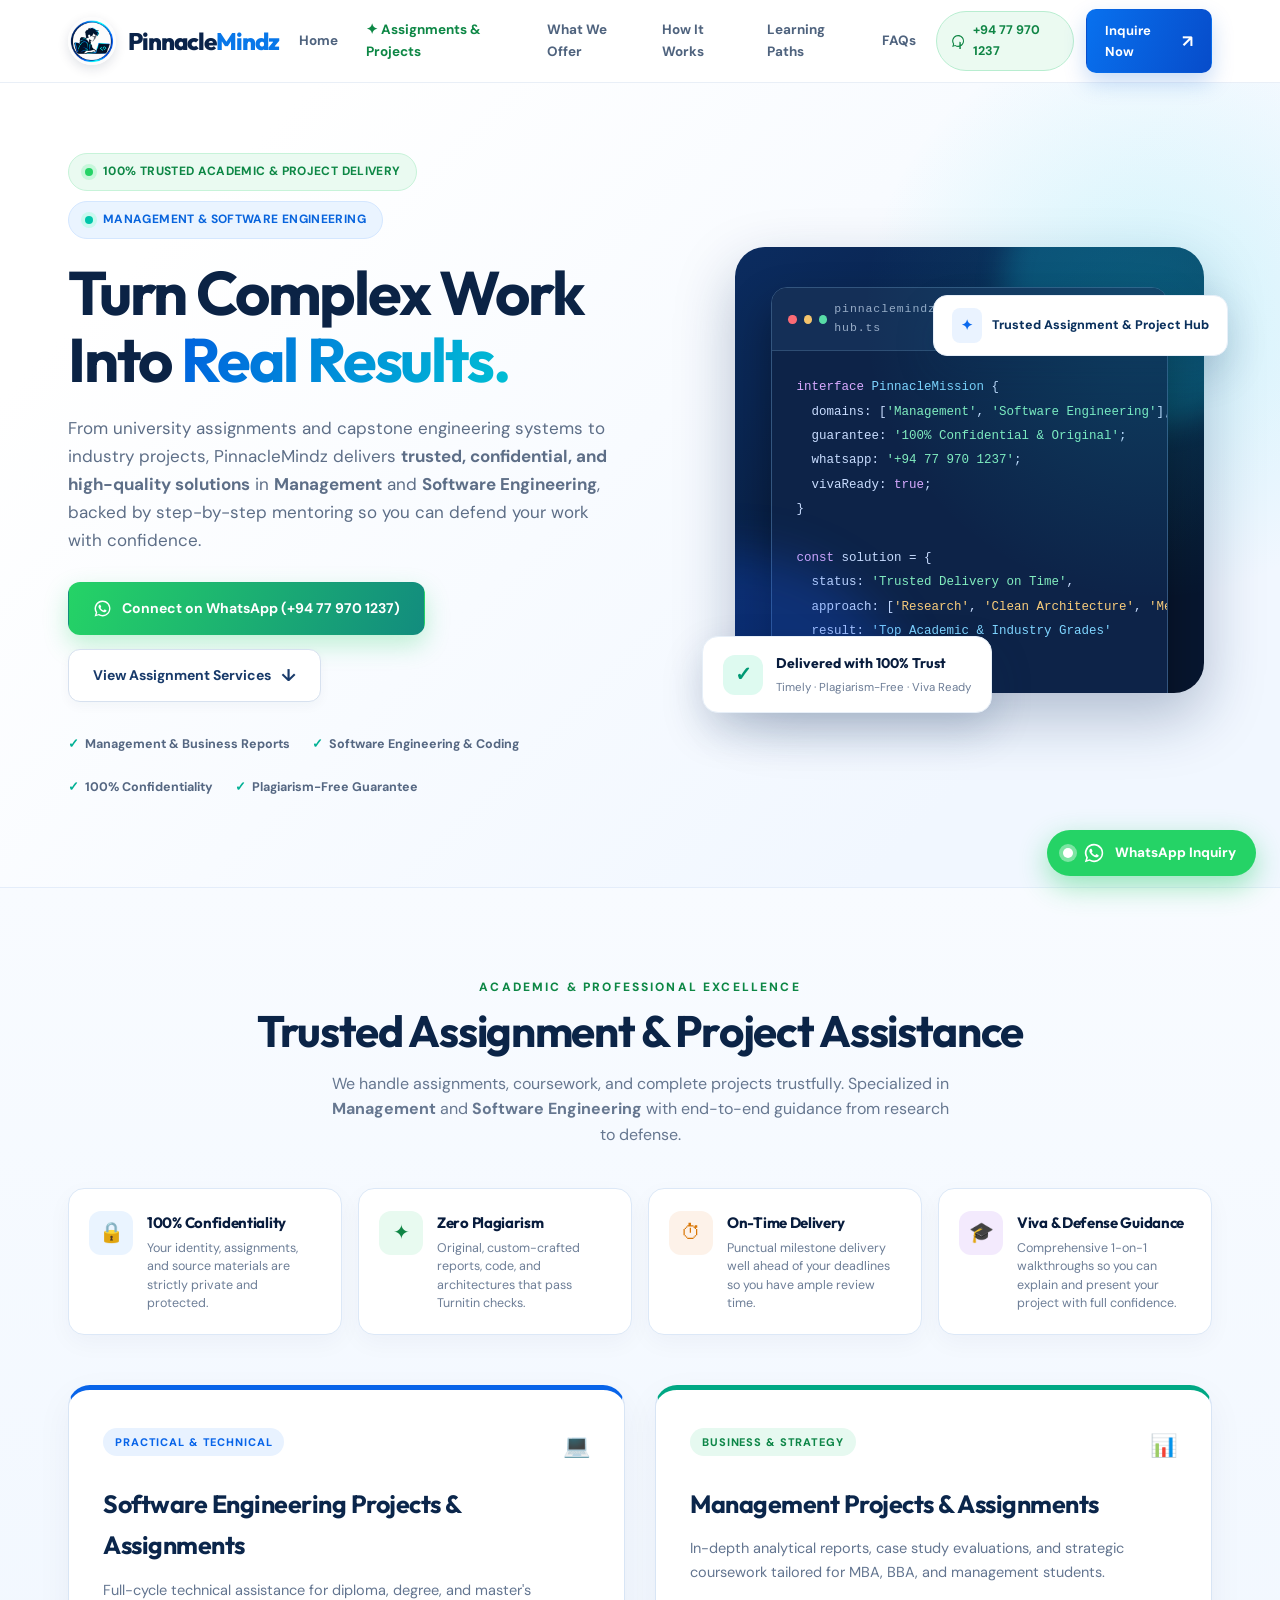
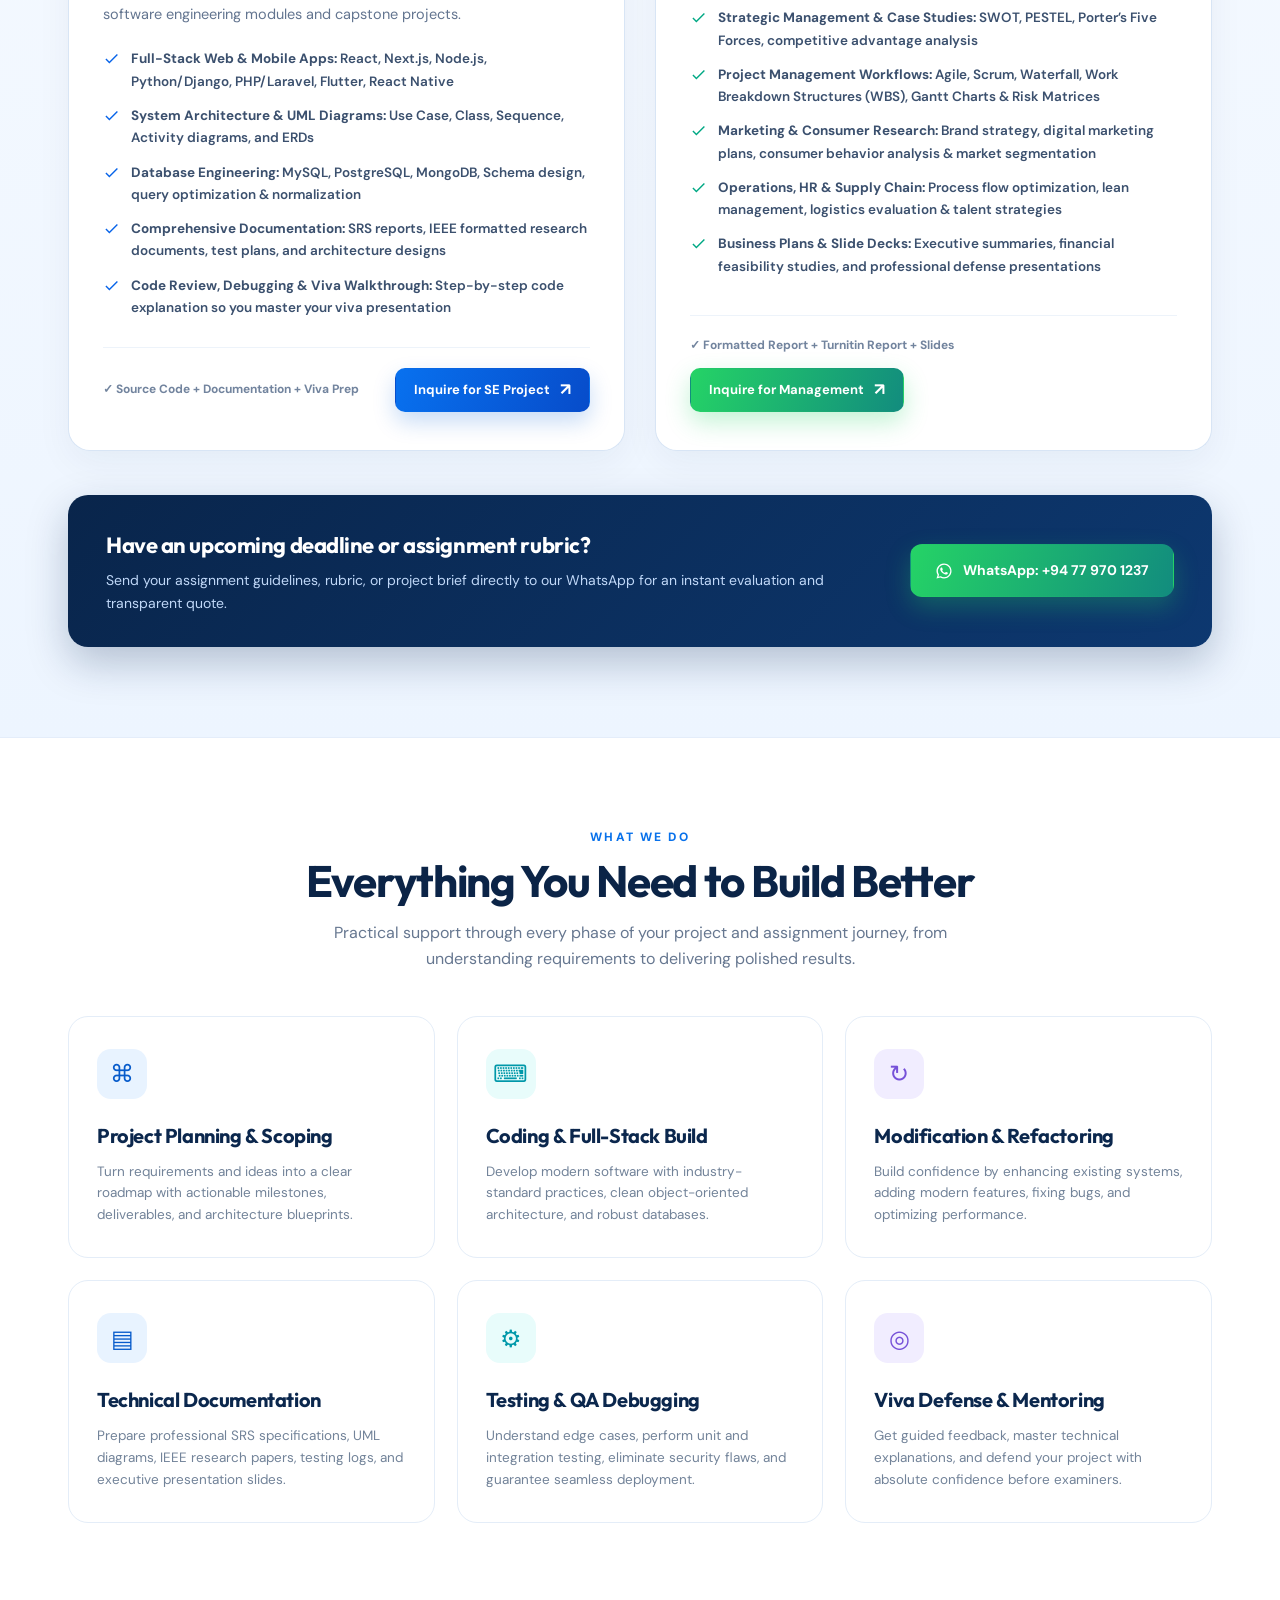
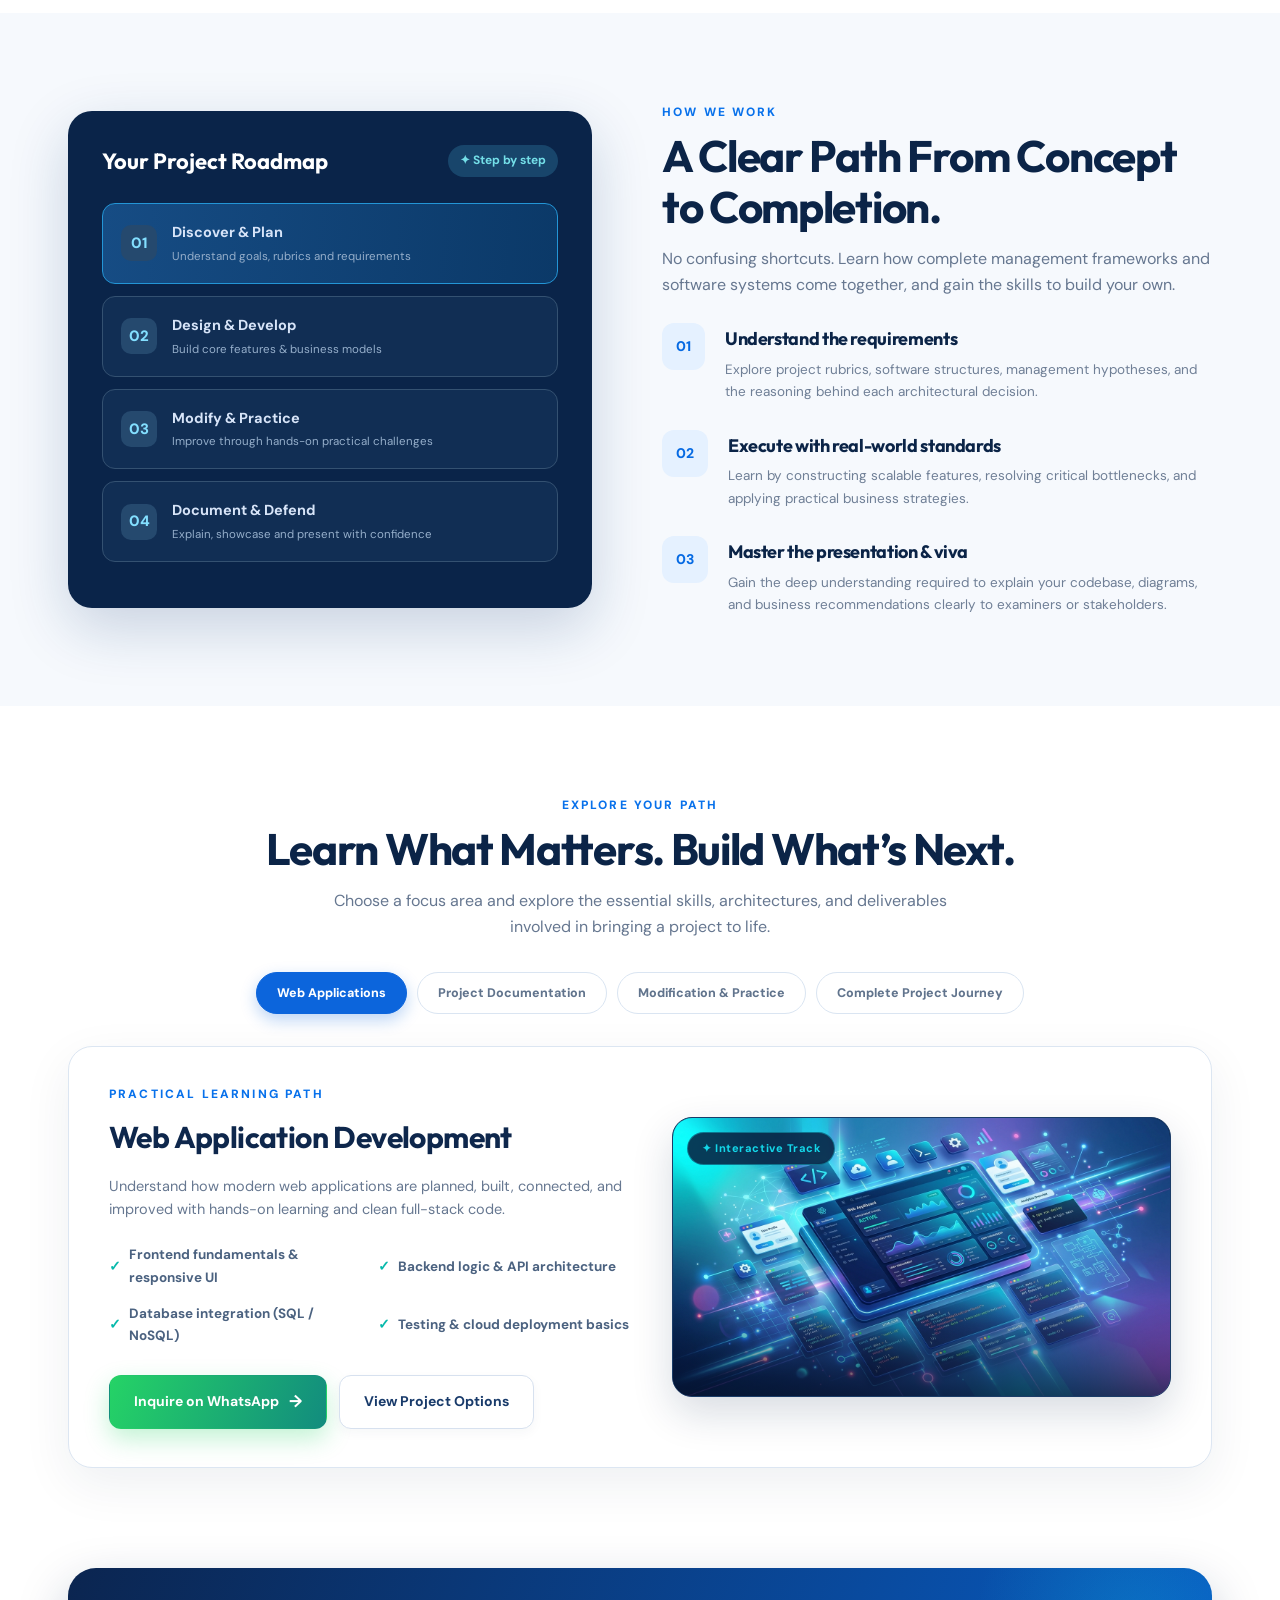
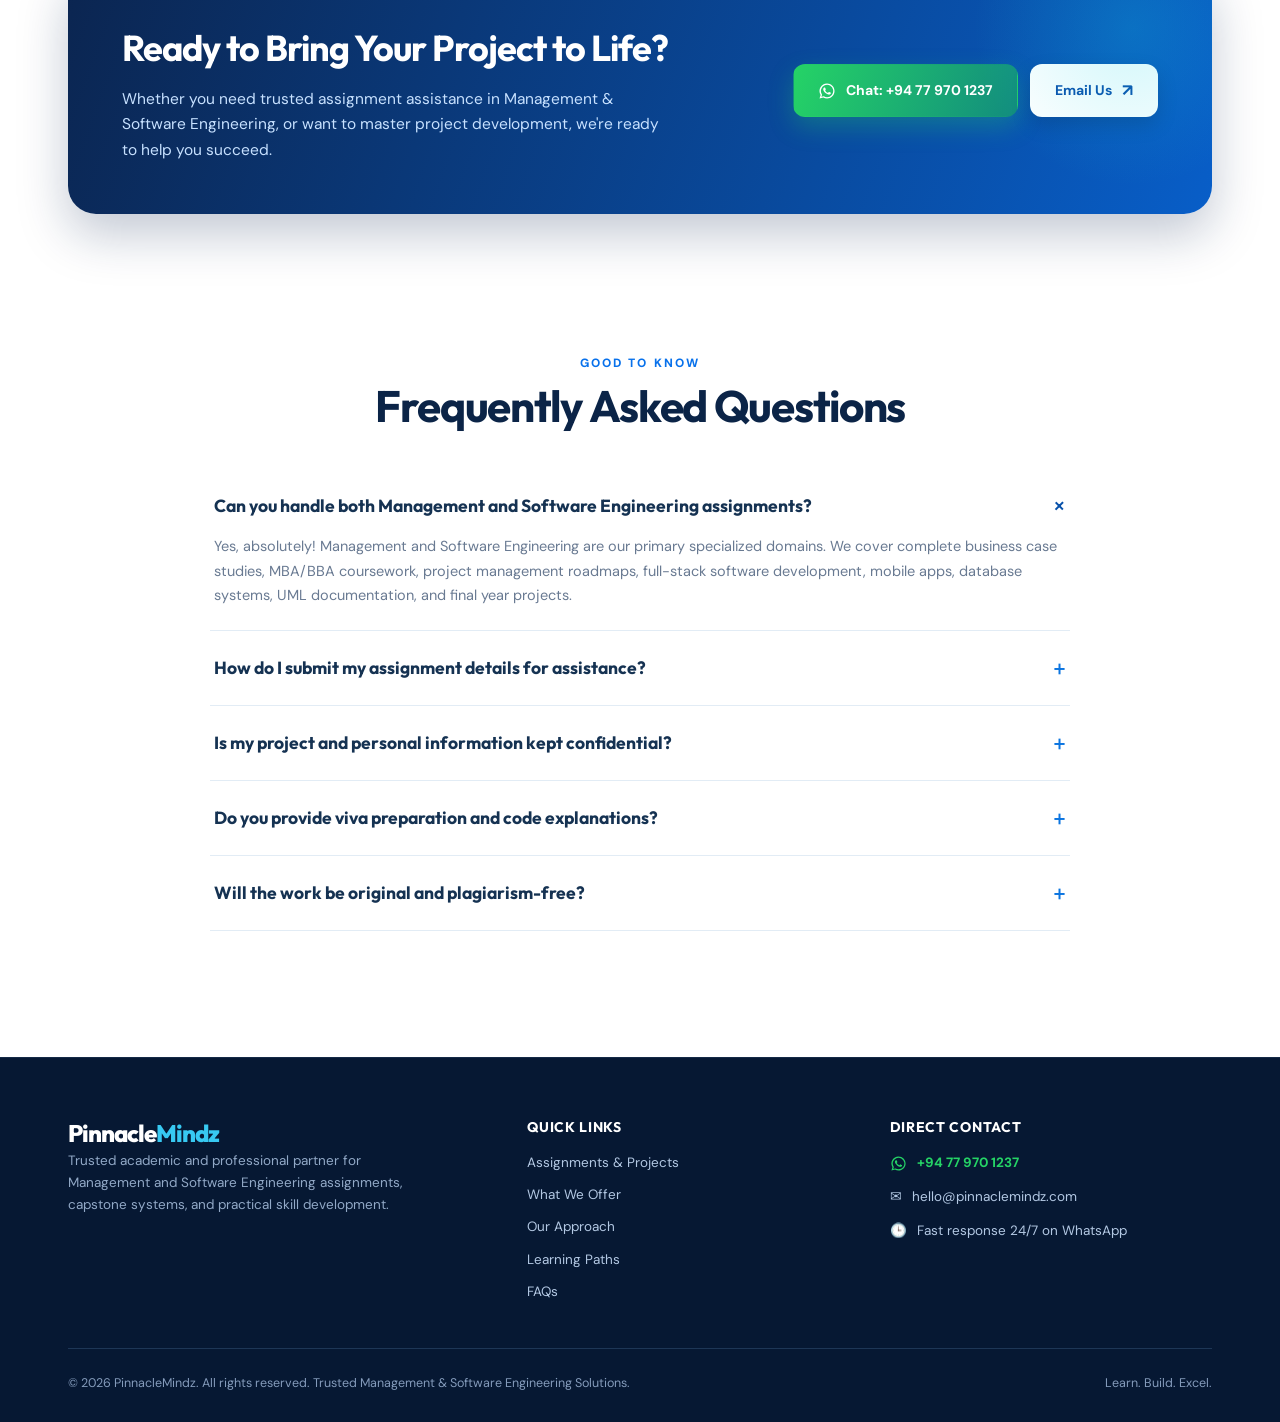
==== index.html @ 0ba1c2a5 "feat: add WhatsApp integration, Management & Software Engineering assignment services, track visuals" ====
<!doctype html>
<html lang="en">
<head>
  <meta charset="UTF-8">
  <meta name="viewport" content="width=device-width, initial-scale=1.0">
  <title>PinnacleMindz — Management & Software Engineering Projects, Assignments & Learning</title>
  <meta name="description" content="PinnacleMindz delivers trusted academic and industry assistance for Management & Software Engineering assignments, final year projects, full-stack development, and hands-on practical learning. Direct WhatsApp inquiry: +94 77 970 1237.">
  <meta name="keywords" content="PinnacleMindz, software engineering assignments, management assignments, final year project help, web application development, project documentation, UML diagrams, MBA project, Sri Lanka, WhatsApp +94 77 970 1237">
  
  <!-- Open Graph / Meta -->
  <meta property="og:type" content="website">
  <meta property="og:title" content="PinnacleMindz — Management & Software Engineering Projects & Assignments">
  <meta property="og:description" content="Trusted assignment and project guidance for Management and Software Engineering. Contact us on WhatsApp: +94 77 970 1237.">
  <meta property="og:image" content="assets/track_web_apps.jpg">
  
  <link rel="icon" type="image/png" href="assets/logo.png">
  <link rel="preconnect" href="https://fonts.googleapis.com">
  <link rel="preconnect" href="https://fonts.gstatic.com" crossorigin>
  <link href="https://fonts.googleapis.com/css2?family=DM+Sans:ital,opsz,wght@0,9..40,400;0,9..40,500;0,9..40,600;0,9..40,700;1,9..40,400&family=Outfit:wght@500;600;700;800;900&display=swap" rel="stylesheet">
  
  <style>
    :root {
      --navy: #081c3d;
      --navy-dark: #051329;
      --navy-card: #0d2348;
      --blue: #0864e9;
      --blue-hover: #0650bd;
      --cyan: #14d6e8;
      --cyan-light: #e6fbfe;
      --whatsapp: #25D366;
      --whatsapp-dark: #128C7E;
      --whatsapp-light: #e8faf0;
      --text: #162c4b;
      --muted: #6d7b91;
      --line: #e4edf8;
      --bg: #f6f9fd;
      --white: #ffffff;
    }

    * { box-sizing: border-box; }
    html { scroll-behavior: smooth; }
    body {
      margin: 0;
      color: var(--text);
      font: 15px/1.65 'DM Sans', sans-serif;
      background: #ffffff;
      overflow-x: hidden;
    }
    
    h1, h2, h3, h4 {
      font-family: 'Outfit', sans-serif;
      margin: 0;
      color: var(--navy);
      letter-spacing: -0.02em;
    }
    p { margin: 0 0 16px; line-height: 1.65; }
    a { text-decoration: none; color: inherit; transition: color 0.2s; }
    button { font: inherit; cursor: pointer; }
    img { max-width: 100%; height: auto; display: block; }

    .container {
      max-width: 1200px;
      padding: 0 28px;
      margin: auto;
    }

    /* Trust Pill & Badges */
    .pill {
      display: inline-flex;
      align-items: center;
      gap: 10px;
      padding: 8px 16px;
      background: #eaf4ff;
      border: 1px solid #d4e7ff;
      border-radius: 99px;
      color: #0864dd;
      font-size: 12px;
      font-weight: 700;
      letter-spacing: .03em;
    }
    .pill.pill-green {
      background: #eafaf1;
      border-color: #c7f3d9;
      color: #0d8745;
    }
    .dot {
      width: 8px;
      height: 8px;
      border-radius: 50%;
      background: #00c6aa;
      box-shadow: 0 0 0 4px #c9f9ef;
    }
    .dot.dot-green {
      background: var(--whatsapp);
      box-shadow: 0 0 0 4px #c7f7db;
    }

    /* Buttons */
    .btn {
      display: inline-flex;
      align-items: center;
      justify-content: center;
      gap: 10px;
      background: linear-gradient(110deg, #0871ef, #074cca);
      color: white;
      border: 1px solid transparent;
      border-radius: 12px;
      padding: 14px 24px;
      font-weight: 700;
      font-size: 14px;
      box-shadow: 0 10px 22px rgba(5, 97, 216, 0.22);
      transition: all 0.25s ease;
      cursor: pointer;
    }
    .btn:hover {
      transform: translateY(-2px);
      box-shadow: 0 14px 28px rgba(5, 97, 216, 0.3);
      color: white;
    }
    .btn.outline {
      background: #fff;
      color: #183a6a;
      border-color: #d7e1ef;
      box-shadow: 0 4px 12px rgba(18, 44, 75, 0.04);
    }
    .btn.outline:hover {
      border-color: var(--blue);
      color: var(--blue);
      background: #f8fbff;
    }
    .btn.btn-whatsapp {
      background: linear-gradient(110deg, #25D366, #128C7E);
      box-shadow: 0 10px 24px rgba(37, 211, 102, 0.28);
      color: white;
    }
    .btn.btn-whatsapp:hover {
      box-shadow: 0 14px 30px rgba(37, 211, 102, 0.4);
      transform: translateY(-2px);
    }
    .btn.btn-sm {
      padding: 10px 18px;
      font-size: 13px;
      border-radius: 10px;
    }
    .arrow { font-size: 17px; line-height: 1; transition: transform 0.2s; }
    .btn:hover .arrow { transform: translateX(3px); }

    /* Header & Navigation */
    header {
      position: sticky;
      top: 0;
      z-index: 100;
      background: rgba(255, 255, 255, 0.94);
      backdrop-filter: blur(16px);
      -webkit-backdrop-filter: blur(16px);
      border-bottom: 1px solid #e9eff7;
    }
    .topbar {
      height: 82px;
      display: flex;
      align-items: center;
      justify-content: space-between;
      gap: 20px;
    }
    .brand {
      display: flex;
      align-items: center;
      gap: 12px;
      flex-shrink: 0;
    }
    .brand img {
      height: 48px;
      width: 48px;
      object-fit: cover;
      border-radius: 50%;
      box-shadow: 0 4px 12px rgba(8, 28, 61, 0.12);
    }
    .brand-name {
      font: 800 24px 'Outfit', sans-serif;
      letter-spacing: -1px;
      color: #0a2349;
    }
    .brand-name span { color: #0877e9; }

    .nav {
      display: flex;
      align-items: center;
      gap: 28px;
      font-weight: 700;
      font-size: 13.5px;
      color: #4f637e;
    }
    .nav a {
      position: relative;
      padding: 6px 0;
    }
    .nav a:hover { color: #0069ee; }
    .nav a.badge-highlight {
      color: #0d8745;
      display: inline-flex;
      align-items: center;
      gap: 6px;
    }
    .header-actions {
      display: flex;
      align-items: center;
      gap: 12px;
    }
    .wa-header-pill {
      display: inline-flex;
      align-items: center;
      gap: 8px;
      padding: 8px 14px;
      border-radius: 99px;
      background: #ebfaf1;
      border: 1px solid #b8edd0;
      color: #0f8545;
      font-weight: 700;
      font-size: 12.5px;
      transition: all 0.2s;
    }
    .wa-header-pill:hover {
      background: #def6e7;
      transform: translateY(-1px);
    }
    .wa-header-pill svg { width: 16px; height: 16px; fill: currentColor; }
    .hamburger {
      display: none;
      background: none;
      border: none;
      font-size: 26px;
      color: var(--navy);
      padding: 6px;
    }

    /* Hero Section */
    .hero {
      position: relative;
      overflow: hidden;
      background: linear-gradient(135deg, #ffffff 15%, #f1f7ff 80%);
      padding: 70px 0 90px;
    }
    .hero:after {
      position: absolute;
      content: '';
      width: 580px;
      height: 580px;
      right: -160px;
      top: -60px;
      background: radial-gradient(circle, rgba(20, 214, 232, 0.16), transparent 70%);
      pointer-events: none;
    }
    .hero-grid {
      display: grid;
      grid-template-columns: 1.1fr 0.9fr;
      align-items: center;
      gap: 56px;
    }
    .hero-badge-row {
      display: flex;
      flex-wrap: wrap;
      gap: 10px;
      margin-bottom: 20px;
    }
    .hero h1 {
      font-size: clamp(38px, 4.8vw, 64px);
      letter-spacing: -2.2px;
      line-height: 1.1;
      color: #0b2345;
      margin: 0 0 20px;
    }
    .hero h1 span {
      background: linear-gradient(110deg, #0061de, #00bfd4);
      color: transparent;
      -webkit-background-clip: text;
      background-clip: text;
    }
    .hero-copy {
      font-size: 17px;
      color: #5d6e87;
      max-width: 540px;
      margin: 0 0 28px;
      line-height: 1.65;
    }
    .hero-buttons {
      display: flex;
      gap: 14px;
      flex-wrap: wrap;
      align-items: center;
    }
    .hero-notes {
      display: flex;
      gap: 22px;
      margin-top: 32px;
      font-size: 12.5px;
      color: #556782;
      font-weight: 700;
      flex-wrap: wrap;
    }
    .hero-notes span {
      display: inline-flex;
      align-items: center;
      gap: 6px;
    }
    .hero-notes span:before {
      content: '✓';
      color: #00b094;
      font-weight: 900;
    }

    /* Hero Visual Card */
    .visual {
      position: relative;
      min-height: 480px;
    }
    .glow {
      position: absolute;
      inset: 12px 8px 22px 13px;
      border-radius: 30px;
      background: linear-gradient(143deg, #0b2c60, #07162f 80%);
      box-shadow: 0 24px 60px rgba(9, 38, 86, 0.28);
      overflow: hidden;
    }
    .glow:before {
      content: '';
      position: absolute;
      width: 280px;
      height: 280px;
      right: -80px;
      top: -100px;
      border-radius: 50%;
      background: rgba(19, 215, 239, 0.2);
      filter: blur(14px);
    }
    .glow:after {
      content: '';
      position: absolute;
      width: 360px;
      height: 360px;
      left: -180px;
      bottom: -220px;
      border-radius: 50%;
      background: rgba(20, 94, 255, 0.25);
      filter: blur(24px);
    }
    .window {
      position: absolute;
      top: 40px;
      left: 36px;
      right: 36px;
      border-radius: 16px;
      border: 1px solid #33557e;
      background: #0d2348;
      overflow: hidden;
      box-shadow: 0 20px 40px rgba(0, 0, 0, 0.35);
    }
    .window-head {
      background: #142f57;
      padding: 12px 16px;
      display: flex;
      gap: 7px;
      align-items: center;
      border-bottom: 1px solid #2e4d73;
    }
    .window-head i {
      width: 9px;
      height: 9px;
      border-radius: 50%;
      display: inline-block;
    }
    .window-head i:nth-child(1) { background: #fb6b75; }
    .window-head i:nth-child(2) { background: #f4c46c; }
    .window-head i:nth-child(3) { background: #58dca7; }
    .filename {
      margin: auto;
      color: #99adc8;
      font-size: 11.5px;
      letter-spacing: .08em;
      font-family: monospace;
    }
    .code {
      padding: 24px 24px 28px;
      color: #c9ddff;
      font: 12.5px/1.95 monospace;
      white-space: pre;
    }
    .purple { color: #d8aaff; }
    .green { color: #82edbf; }
    .yellow { color: #f8cc7b; }
    .blue { color: #7fd5ff; }

    .course-float {
      position: absolute;
      bottom: 2px;
      left: -20px;
      padding: 14px 20px;
      display: flex;
      align-items: center;
      gap: 13px;
      background: white;
      border-radius: 16px;
      box-shadow: 0 18px 42px rgba(10, 44, 90, 0.18);
      z-index: 2;
      border: 1px solid #e7eff8;
    }
    .course-float strong { font: 700 14px 'Outfit', sans-serif; color: var(--navy); }
    .course-float small { display: block; color: #6d7d96; font-size: 11.5px; margin-top: 3px; }
    .check-icon {
      display: grid;
      place-items: center;
      border-radius: 12px;
      width: 40px;
      height: 40px;
      background: #defaf0;
      color: #009974;
      font-size: 20px;
      font-weight: bold;
    }
    .lesson-float {
      position: absolute;
      right: -16px;
      top: 60px;
      background: #fff;
      border-radius: 14px;
      padding: 12px 18px;
      display: flex;
      gap: 10px;
      box-shadow: 0 16px 40px rgba(10, 44, 90, 0.16);
      z-index: 2;
      align-items: center;
      color: #0b315d;
      font-size: 12.5px;
      font-weight: 800;
      border: 1px solid #e7eff8;
    }
    .lesson-float b {
      background: #eaf3ff;
      color: #0b69ed;
      padding: 6px 9px;
      border-radius: 8px;
      font-size: 14px;
    }

    /* Sections Shared */
    .section { padding: 90px 0; }
    .eyebrow {
      font-size: 12px;
      letter-spacing: .18em;
      color: #0871eb;
      font-weight: 800;
      text-transform: uppercase;
      display: block;
      margin-bottom: 8px;
    }
    .eyebrow.eyebrow-green { color: #0d8745; }
    .section-title {
      font-size: clamp(30px, 3.8vw, 44px);
      letter-spacing: -1.3px;
      color: #0b2447;
      margin: 8px 0 14px;
      line-height: 1.15;
    }
    .section-sub {
      color: #667790;
      font-size: 16px;
      max-width: 620px;
      margin: 0;
      line-height: 1.6;
    }
    .center { text-align: center; }
    .center .section-sub { margin: auto; }

    /* ========================================================
       NEW DEDICATED SECTION: ASSIGNMENTS & PROJECTS (MANAGEMENT & SE)
       ======================================================== */
    .assignments-section {
      background: linear-gradient(180deg, #f8fbff 0%, #edf5ff 100%);
      border-top: 1px solid #e4edfa;
      border-bottom: 1px solid #e4edfa;
      position: relative;
    }
    .trust-strip {
      display: grid;
      grid-template-columns: repeat(4, 1fr);
      gap: 16px;
      margin: 40px 0 50px;
    }
    .trust-box {
      background: #ffffff;
      border: 1px solid #dce8f7;
      border-radius: 16px;
      padding: 22px 20px;
      display: flex;
      align-items: flex-start;
      gap: 14px;
      box-shadow: 0 8px 24px rgba(11, 36, 71, 0.04);
      transition: all 0.25s ease;
    }
    .trust-box:hover {
      transform: translateY(-3px);
      box-shadow: 0 12px 30px rgba(11, 36, 71, 0.09);
      border-color: #b9d8fc;
    }
    .trust-icon {
      width: 44px;
      height: 44px;
      border-radius: 12px;
      background: #eaf4ff;
      color: #0864e9;
      display: grid;
      place-items: center;
      font-size: 20px;
      flex-shrink: 0;
    }
    .trust-box:nth-child(2) .trust-icon { background: #e8faf0; color: #0f8545; }
    .trust-box:nth-child(3) .trust-icon { background: #fdf2e9; color: #d97706; }
    .trust-box:nth-child(4) .trust-icon { background: #f3eafd; color: #7c3aed; }
    .trust-box h4 { font-size: 15px; font-weight: 700; margin-bottom: 4px; }
    .trust-box p { font-size: 12.5px; color: #6d7e97; margin: 0; line-height: 1.45; }

    /* Assignment Pillars Dual Columns */
    .assignment-grid {
      display: grid;
      grid-template-columns: 1fr 1fr;
      gap: 30px;
      margin-bottom: 44px;
    }
    .assign-card {
      background: #ffffff;
      border: 1px solid #d8e5f5;
      border-radius: 22px;
      padding: 38px 34px;
      box-shadow: 0 12px 36px rgba(13, 38, 77, 0.05);
      position: relative;
      overflow: hidden;
      display: flex;
      flex-direction: column;
      justify-content: space-between;
      transition: all 0.25s ease;
    }
    .assign-card:hover {
      box-shadow: 0 18px 48px rgba(13, 38, 77, 0.1);
      transform: translateY(-4px);
      border-color: #bcd4f2;
    }
    .assign-card.highlight-se {
      border-top: 5px solid #0864e9;
    }
    .assign-card.highlight-mgmt {
      border-top: 5px solid #00a884;
    }
    .assign-header {
      display: flex;
      justify-content: space-between;
      align-items: flex-start;
      margin-bottom: 20px;
    }
    .assign-tag {
      font-size: 11px;
      font-weight: 800;
      text-transform: uppercase;
      letter-spacing: .08em;
      padding: 5px 12px;
      border-radius: 99px;
    }
    .tag-se { background: #e8f2ff; color: #0864e9; }
    .tag-mgmt { background: #e6f9f0; color: #0e8648; }

    .assign-card h3 {
      font-size: 25px;
      color: #0b264b;
      margin-bottom: 12px;
    }
    .assign-card .assign-lead {
      color: #637590;
      font-size: 14.5px;
      margin-bottom: 22px;
    }
    .assign-list {
      list-style: none;
      padding: 0;
      margin: 0 0 28px;
      display: grid;
      gap: 12px;
    }
    .assign-list li {
      display: flex;
      align-items: flex-start;
      gap: 11px;
      font-size: 13.5px;
      color: #3b506e;
      font-weight: 600;
    }
    .assign-list li svg {
      width: 17px;
      height: 17px;
      flex-shrink: 0;
      margin-top: 2px;
    }
    .assign-card.highlight-se .assign-list li svg { fill: #0864e9; }
    .assign-card.highlight-mgmt .assign-list li svg { fill: #00a884; }

    .assign-card-footer {
      border-top: 1px solid #edf3fa;
      padding-top: 20px;
      display: flex;
      align-items: center;
      justify-content: space-between;
      flex-wrap: wrap;
      gap: 12px;
    }
    .assign-delivery-note {
      font-size: 12px;
      color: #72849e;
      font-weight: 700;
    }

    /* WhatsApp Inquiry CTA Box */
    .wa-banner {
      background: linear-gradient(135deg, #09254b 0%, #0d3870 100%);
      border-radius: 20px;
      padding: 32px 38px;
      color: white;
      display: flex;
      align-items: center;
      justify-content: space-between;
      gap: 24px;
      box-shadow: 0 16px 40px rgba(9, 37, 75, 0.25);
    }
    .wa-banner-content h4 {
      color: white;
      font-size: 22px;
      margin-bottom: 6px;
    }
    .wa-banner-content p {
      color: #c0d8f8;
      font-size: 14px;
      margin: 0;
    }
    .wa-banner-actions {
      display: flex;
      gap: 12px;
      flex-shrink: 0;
      align-items: center;
    }

    /* What We Do Services Grid */
    .service-grid {
      display: grid;
      grid-template-columns: repeat(3, 1fr);
      gap: 22px;
      margin-top: 44px;
    }
    .service {
      padding: 32px 28px;
      border: 1px solid var(--line);
      border-radius: 20px;
      background: #fff;
      transition: all 0.25s ease;
      min-height: 240px;
    }
    .service:hover {
      box-shadow: 0 18px 40px rgba(7, 41, 86, 0.08);
      transform: translateY(-4px);
      border-color: #bed5f3;
    }
    .service-icon {
      width: 50px;
      height: 50px;
      border-radius: 14px;
      display: grid;
      place-items: center;
      font-size: 24px;
      background: #e8f3ff;
      color: #075bcb;
      margin-bottom: 20px;
    }
    .service:nth-child(2) .service-icon,
    .service:nth-child(5) .service-icon {
      background: #e8fcfb;
      color: #0098a9;
    }
    .service:nth-child(3) .service-icon,
    .service:nth-child(6) .service-icon {
      background: #f1edff;
      color: #7651d8;
    }
    .service h3 {
      font-size: 20px;
      color: #0b274d;
      margin-bottom: 9px;
    }
    .service p {
      font-size: 13.5px;
      color: #728399;
      margin: 0;
      line-height: 1.6;
    }

    /* Learn & Journey Roadmap Section */
    .learn { background: #f6f9fd; }
    .learn-grid {
      display: grid;
      grid-template-columns: 1fr 1.05fr;
      gap: 70px;
      align-items: center;
    }
    .journey {
      background: #0a2449;
      border-radius: 24px;
      padding: 34px;
      box-shadow: 0 20px 60px rgba(15, 54, 112, 0.2);
    }
    .journey-top {
      display: flex;
      justify-content: space-between;
      align-items: center;
      color: #fff;
      margin-bottom: 26px;
    }
    .journey-top b { font: 700 22px 'Outfit', sans-serif; }
    .journey-top span {
      font-size: 12px;
      color: #74dfe8;
      background: #18456b;
      padding: 6px 12px;
      border-radius: 100px;
      font-weight: 700;
    }
    .journey-item {
      border: 1px solid #345171;
      border-radius: 13px;
      padding: 16px 18px;
      margin: 12px 0;
      color: #d7e4f8;
      display: flex;
      gap: 15px;
      align-items: center;
      background: #112e54;
      transition: all 0.2s;
    }
    .journey-item.active {
      background: linear-gradient(95deg, #164c84, #0b3968);
      border-color: #2395d6;
    }
    .number {
      width: 36px;
      height: 36px;
      border-radius: 10px;
      background: #25496e;
      display: grid;
      place-items: center;
      color: #83dfff;
      font-weight: 800;
      flex-shrink: 0;
    }
    .journey-item strong { font-size: 14.5px; }
    .journey-item small { display: block; font-size: 11.5px; color: #95aeca; margin-top: 3px; }

    .step {
      display: flex;
      gap: 20px;
      margin-top: 26px;
      align-items: flex-start;
    }
    .step .step-count {
      border-radius: 12px;
      background: #e5f1ff;
      padding: 12px 14px;
      color: #066ae3;
      font-weight: 800;
      font-size: 14px;
      flex-shrink: 0;
    }
    .step h3 { font-size: 18px; color: #0b2447; margin: 1px 0 5px; }
    .step p { font-size: 13.5px; color: #6f7f96; margin: 0; }

    /* ========================================================
       SECTION: "Learn What Matters. Build What’s Next."
       WITH RICH GENERATED IMAGES & SEAMLESS SWITCHING
       ======================================================== */
    .tracks {
      display: flex;
      gap: 10px;
      flex-wrap: wrap;
      justify-content: center;
      margin: 32px 0;
    }
    .track {
      border: 1px solid #dae5f2;
      background: #fff;
      border-radius: 100px;
      padding: 10px 20px;
      color: #61748d;
      font-size: 12.5px;
      font-weight: 800;
      transition: all 0.2s ease;
    }
    .track:hover {
      border-color: #0c65dc;
      color: #0c65dc;
    }
    .track.active {
      background: #0c65dc;
      border-color: #0c65dc;
      color: #fff;
      box-shadow: 0 6px 16px rgba(12, 101, 220, 0.28);
    }

    .track-card {
      border: 1px solid #dce6f2;
      border-radius: 24px;
      background: #fff;
      padding: 38px 40px;
      display: grid;
      grid-template-columns: 1.05fr 1fr;
      gap: 40px;
      align-items: center;
      box-shadow: 0 16px 50px rgba(19, 44, 75, 0.07);
    }
    .track-card h3 {
      font-size: 30px;
      color: #0e274c;
      margin-bottom: 12px;
    }
    .track-card p {
      color: #677891;
      font-size: 14.5px;
      line-height: 1.65;
    }
    .track-card ul {
      list-style: none;
      padding: 0;
      margin: 22px 0 28px;
      display: grid;
      grid-template-columns: 1fr 1fr;
      gap: 14px;
      color: #4b6280;
      font-weight: 700;
      font-size: 13.5px;
    }
    .track-card li {
      display: flex;
      align-items: center;
      gap: 8px;
    }
    .track-card li:before {
      content: '✓';
      color: #07b9ab;
      font-weight: 900;
    }
    .track-actions {
      display: flex;
      gap: 12px;
      align-items: center;
      flex-wrap: wrap;
    }

    /* Track Visual Box (Generated Image Presentation) */
    .track-visual-container {
      position: relative;
      border-radius: 20px;
      overflow: hidden;
      box-shadow: 0 16px 40px rgba(12, 38, 77, 0.16);
      background: #06142a;
      aspect-ratio: 16 / 9;
      display: flex;
      align-items: center;
      justify-content: center;
      border: 1px solid #1a3c68;
    }
    .track-img {
      width: 100%;
      height: 100%;
      object-fit: cover;
      display: block;
      transition: opacity 0.3s ease, transform 0.4s ease;
    }
    .track-img.fade-out {
      opacity: 0.2;
      transform: scale(0.97);
    }
    .track-visual-badge {
      position: absolute;
      top: 14px;
      left: 14px;
      background: rgba(8, 28, 61, 0.85);
      border: 1px solid rgba(20, 214, 232, 0.4);
      color: #14d6e8;
      backdrop-filter: blur(8px);
      padding: 6px 14px;
      border-radius: 99px;
      font-size: 11px;
      font-weight: 800;
      letter-spacing: .05em;
      z-index: 2;
    }
    .track-visual-glow {
      position: absolute;
      inset: 0;
      background: linear-gradient(180deg, transparent 65%, rgba(6, 20, 42, 0.7) 100%);
      pointer-events: none;
    }

    /* CTA Section */
    .cta {
      background: linear-gradient(110deg, #0b2550, #085ec8);
      border-radius: 28px;
      padding: 50px 54px;
      display: flex;
      align-items: center;
      justify-content: space-between;
      gap: 30px;
      overflow: hidden;
      position: relative;
      box-shadow: 0 20px 50px rgba(11, 37, 80, 0.25);
    }
    .cta:after {
      content: '';
      position: absolute;
      right: -80px;
      top: -100px;
      width: 320px;
      height: 320px;
      background: radial-gradient(circle, rgba(20, 214, 232, 0.2), transparent 70%);
      pointer-events: none;
    }
    .cta h2 {
      font-size: 36px;
      color: white;
      letter-spacing: -1px;
      margin-bottom: 10px;
    }
    .cta p {
      color: #c7e1ff;
      max-width: 540px;
      margin-bottom: 0;
      font-size: 15.5px;
    }
    .cta-buttons {
      display: flex;
      gap: 12px;
      flex-shrink: 0;
      align-items: center;
      flex-wrap: wrap;
    }
    .cta .btn.btn-white {
      background: #fff;
      color: #0a4fab;
      box-shadow: 0 8px 20px rgba(0, 0, 0, 0.15);
    }
    .cta .btn.btn-white:hover {
      background: #f1f7ff;
      color: #083c84;
    }

    /* FAQ Section */
    .faq-section { padding-top: 50px; }
    .faq {
      max-width: 860px;
      margin: 36px auto;
    }
    .faq-item {
      border-bottom: 1px solid #e2ecf5;
      padding: 22px 4px;
    }
    .faq-q {
      display: flex;
      justify-content: space-between;
      align-items: center;
      gap: 20px;
      font: 700 17.5px 'Outfit', sans-serif;
      color: #153252;
      cursor: pointer;
      user-select: none;
    }
    .faq-q b {
      font: 400 24px 'Outfit', sans-serif;
      color: #0c75e0;
      transition: transform 0.25s;
    }
    .faq-a {
      color: #697a92;
      font-size: 14.5px;
      line-height: 1.7;
      margin-top: 14px;
      display: none;
    }
    .faq-item.open .faq-a { display: block; }
    .faq-item.open .faq-q b { transform: rotate(45deg); color: #0851aa; }

    /* Footer */
    footer {
      background: #061833;
      color: #fff;
      padding: 60px 0 28px;
      border-top: 1px solid #142a47;
    }
    .footer-grid {
      display: grid;
      grid-template-columns: 1.3fr 1fr 1fr;
      gap: 40px;
    }
    .footer-grid p {
      color: #92a9c7;
      font-size: 13.5px;
      max-width: 360px;
      line-height: 1.65;
    }
    .footer-links h5 {
      font: 700 14px 'Outfit', sans-serif;
      color: #ffffff;
      margin: 0 0 16px;
      letter-spacing: .05em;
      text-transform: uppercase;
    }
    .footer-links-list {
      display: flex;
      flex-direction: column;
      gap: 10px;
      color: #b3c8e3;
      font-size: 13.5px;
    }
    .footer-links-list a:hover { color: #fff; }
    .footer-contact-item {
      display: flex;
      align-items: center;
      gap: 10px;
      color: #b3c8e3;
      font-size: 13.5px;
      margin-bottom: 12px;
    }
    .footer-contact-item svg { width: 17px; height: 17px; fill: #25D366; flex-shrink: 0; }
    .footline {
      border-top: 1px solid #1d3656;
      color: #849bbb;
      margin-top: 45px;
      padding-top: 24px;
      font-size: 12.5px;
      display: flex;
      justify-content: space-between;
      align-items: center;
    }
    .footer-brand { color: #fff; }
    .footer-brand span { color: #37c9f2; }

    /* ========================================================
       STICKY / FLOATING WHATSAPP BUTTON (BOTTOM-RIGHT)
       ======================================================== */
    .wa-float-btn {
      position: fixed;
      bottom: 24px;
      right: 24px;
      z-index: 999;
      display: inline-flex;
      align-items: center;
      gap: 10px;
      background: #25D366;
      color: #ffffff;
      padding: 12px 20px 12px 16px;
      border-radius: 99px;
      box-shadow: 0 10px 28px rgba(37, 211, 102, 0.45);
      font-weight: 800;
      font-size: 13.5px;
      transition: all 0.25s ease;
      cursor: pointer;
    }
    .wa-float-btn:hover {
      background: #1eb855;
      transform: translateY(-3px) scale(1.02);
      box-shadow: 0 14px 34px rgba(37, 211, 102, 0.55);
      color: #fff;
    }
    .wa-pulse-dot {
      width: 10px;
      height: 10px;
      border-radius: 50%;
      background: #ffffff;
      box-shadow: 0 0 0 4px rgba(255, 255, 255, 0.4);
      animation: pulse 2s infinite;
    }
    @keyframes pulse {
      0% { box-shadow: 0 0 0 0 rgba(255, 255, 255, 0.6); }
      70% { box-shadow: 0 0 0 8px rgba(255, 255, 255, 0); }
      100% { box-shadow: 0 0 0 0 rgba(255, 255, 255, 0); }
    }

    /* Responsive Styles */
    @media (max-width: 992px) {
      .nav { gap: 18px; }
      .hero-grid { gap: 36px; }
      .hero h1 { font-size: 46px; }
      .service-grid { grid-template-columns: repeat(2, 1fr); }
      .trust-strip { grid-template-columns: repeat(2, 1fr); }
      .assignment-grid { grid-template-columns: 1fr; }
      .learn-grid { gap: 35px; }
      .track-card { grid-template-columns: 1fr; }
      .footer-grid { grid-template-columns: 1fr 1fr; }
    }

    @media (max-width: 768px) {
      .container { padding: 0 20px; }
      .topbar { height: 72px; }
      .brand-name { font-size: 21px; }
      .brand img { width: 40px; height: 40px; }
      .nav {
        display: none;
        position: absolute;
        top: 72px;
        left: 0;
        right: 0;
        background: #fff;
        padding: 24px 20px;
        flex-direction: column;
        align-items: flex-start;
        box-shadow: 0 20px 30px rgba(0, 0, 0, 0.1);
        border-bottom: 1px solid #e7eff8;
        gap: 16px;
      }
      .nav.open { display: flex; }
      .header-actions .wa-header-pill { display: none; }
      .hamburger { display: block; }
      .hero { padding: 48px 0 54px; }
      .hero-grid, .learn-grid { grid-template-columns: 1fr; }
      .hero h1 { font-size: 36px; letter-spacing: -1.5px; }
      .hero-copy { font-size: 15px; }
      .visual { min-height: 380px; margin-top: 15px; }
      .window { left: 20px; right: 20px; }
      .code { font-size: 11px; padding: 20px 14px; }
      .course-float { left: -6px; bottom: 0; }
      .lesson-float { right: -6px; top: 40px; }
      .section { padding: 60px 0; }
      .section-title { font-size: 30px; }
      .service-grid { grid-template-columns: 1fr; gap: 14px; }
      .trust-strip { grid-template-columns: 1fr; gap: 12px; }
      .assign-card { padding: 28px 22px; }
      .wa-banner { flex-direction: column; align-items: flex-start; padding: 26px 22px; }
      .journey { padding: 22px; }
      .track-card { padding: 26px 20px; }
      .track-card ul { grid-template-columns: 1fr; }
      .cta { padding: 34px 24px; flex-direction: column; align-items: flex-start; }
      .cta h2 { font-size: 28px; }
      .footer-grid { grid-template-columns: 1fr; gap: 30px; }
      .footline { flex-direction: column; gap: 12px; align-items: flex-start; }
      .hero-notes { gap: 12px; }
      .wa-float-btn { padding: 10px 16px; font-size: 12.5px; bottom: 18px; right: 18px; }
    }
  </style>
</head>
<body>

  <!-- Header -->
  <header>
    <div class="container topbar">
      <a class="brand" href="#home">
        <img alt="PinnacleMindz coder icon" src="assets/logo.png" width="48" height="48">
        <span class="brand-name">Pinnacle<span>Mindz</span></span>
      </a>

      <nav class="nav" id="nav">
        <a href="#home">Home</a>
        <a href="#assignments" class="badge-highlight">✦ Assignments &amp; Projects</a>
        <a href="#services">What We Offer</a>
        <a href="#journey">How It Works</a>
        <a href="#pathways">Learning Paths</a>
        <a href="#faq">FAQs</a>
      </nav>

      <div class="header-actions">
        <!-- Direct WhatsApp Inquire Link -->
        <a class="wa-header-pill" href="https://wa.me/94779701237?text=Hi%20PinnacleMindz!%20I%20would%20like%20to%20inquire%20about%20Management%20and%20Software%20Engineering%20assignments%20and%20projects." target="_blank" rel="noopener noreferrer">
          <svg viewBox="0 0 24 24"><path d="M12.031 2a9.97 9.97 0 0 0-8.52 15.176L2 22l4.945-1.472A9.98 9.98 0 0 0 12.03 22c5.518 0 9.999-4.482 10-10C22.03 6.48 17.55 2 12.031 2zm0 18.232a8.214 8.214 0 0 1-4.223-1.168l-.303-.18-2.943.876.883-2.868-.198-.314A8.216 8.216 0 1 1 12.03 20.232zm4.551-6.16c-.249-.125-1.474-.728-1.703-.811-.229-.083-.396-.125-.562.125-.166.249-.645.811-.79 977-.146.166-.292.187-.541.062a6.837 6.837 0 0 1-2.01-1.24 7.55 7.55 0 0 1-1.393-1.737c-.146-.25-.015-.385.11-.51.112-.112.25-.291.374-.437.125-.145.166-.25.25-.416.083-.166.042-.312-.021-.437-.062-.125-.562-1.353-.77-1.853-.203-.487-.41-.42-.562-.428h-.479c-.166 0-.437.062-.666.312-.229.25-.874.854-.874 2.082 0 1.229.895 2.416 1.02 2.583.125.166 1.76 2.688 4.265 3.77.596.257 1.062.41 1.425.525.599.19 1.144.163 1.575.099.48-.072 1.474-.604 1.682-1.187.208-.583.208-1.083.146-1.187-.063-.104-.23-.167-.479-.292z"/></svg>
          <span>+94 77 970 1237</span>
        </a>
        <a class="btn top-action btn-sm" href="https://wa.me/94779701237?text=Hi%20PinnacleMindz!%20I%20would%20like%20to%20inquire%20about%20your%20services." target="_blank" rel="noopener noreferrer">
          Inquire Now <span class="arrow">↗</span>
        </a>
        <button class="hamburger" id="menu" aria-label="Open menu">☰</button>
      </div>
    </div>
  </header>

  <main>
    <!-- Hero Section -->
    <section class="hero" id="home">
      <div class="container hero-grid">
        <div>
          <div class="hero-badge-row">
            <span class="pill pill-green"><span class="dot dot-green"></span> 100% TRUSTED ACADEMIC &amp; PROJECT DELIVERY</span>
            <span class="pill"><span class="dot"></span> MANAGEMENT &amp; SOFTWARE ENGINEERING</span>
          </div>

          <h1>Turn Complex Work Into <span>Real Results.</span></h1>
          <p class="hero-copy">
            From university assignments and capstone engineering systems to industry projects, PinnacleMindz delivers <strong>trusted, confidential, and high-quality solutions</strong> in <strong>Management</strong> and <strong>Software Engineering</strong>, backed by step-by-step mentoring so you can defend your work with confidence.
          </p>

          <div class="hero-buttons">
            <!-- Direct WhatsApp Primary CTA -->
            <a href="https://wa.me/94779701237?text=Hi%20PinnacleMindz!%20I%20would%20like%20to%20inquire%20about%20Management%20and%20Software%20Engineering%20assignments%20and%20projects." class="btn btn-whatsapp" target="_blank" rel="noopener noreferrer">
              <svg style="width:19px;height:19px;fill:currentColor" viewBox="0 0 24 24"><path d="M12.031 2a9.97 9.97 0 0 0-8.52 15.176L2 22l4.945-1.472A9.98 9.98 0 0 0 12.03 22c5.518 0 9.999-4.482 10-10C22.03 6.48 17.55 2 12.031 2zm0 18.232a8.214 8.214 0 0 1-4.223-1.168l-.303-.18-2.943.876.883-2.868-.198-.314A8.216 8.216 0 1 1 12.03 20.232zm4.551-6.16c-.249-.125-1.474-.728-1.703-.811-.229-.083-.396-.125-.562.125-.166.249-.645.811-.79.977-.146.166-.292.187-.541.062a6.837 6.837 0 0 1-2.01-1.24 7.55 7.55 0 0 1-1.393-1.737c-.146-.25-.015-.385.11-.51.112-.112.25-.291.374-.437.125-.145.166-.25.25-.416.083-.166.042-.312-.021-.437-.062-.125-.562-1.353-.77-1.853-.203-.487-.41-.42-.562-.428h-.479c-.166 0-.437.062-.666.312-.229.25-.874.854-.874 2.082 0 1.229.895 2.416 1.02 2.583.125.166 1.76 2.688 4.265 3.77.596.257 1.062.41 1.425.525.599.19 1.144.163 1.575.099.48-.072 1.474-.604 1.682-1.187.208-.583.208-1.083.146-1.187-.063-.104-.23-.167-.479-.292z"/></svg>
              <span>Connect on WhatsApp (+94 77 970 1237)</span>
            </a>
            <a href="#assignments" class="btn outline">
              View Assignment Services <span class="arrow">↓</span>
            </a>
          </div>

          <div class="hero-notes">
            <span>Management &amp; Business Reports</span>
            <span>Software Engineering &amp; Coding</span>
            <span>100% Confidentiality</span>
            <span>Plagiarism-Free Guarantee</span>
          </div>
        </div>

        <div class="visual">
          <div class="glow">
            <div class="window">
              <div class="window-head">
                <i></i><i></i><i></i>
                <span class="filename">pinnaclemindz / assignments &amp; project-hub.ts</span>
              </div>
              <div class="code"><span class="purple">interface</span> <span class="blue">PinnacleMission</span> {
  domains: [<span class="green">'Management'</span>, <span class="green">'Software Engineering'</span>];
  guarantee: <span class="green">'100% Confidential &amp; Original'</span>;
  whatsapp: <span class="green">'+94 77 970 1237'</span>;
  vivaReady: <span class="purple">true</span>;
}

<span class="purple">const</span> solution = {
  status: <span class="green">'Trusted Delivery on Time'</span>,
  approach: [<span class="yellow">'Research'</span>, <span class="yellow">'Clean Architecture'</span>, <span class="yellow">'Mentorship'</span>],
  result: <span class="blue">'Top Academic &amp; Industry Grades'</span>
};

<span class="purple">function</span> <span class="blue">deliverWithTrust</span>() {
  <span class="purple">return</span> <span class="green">'Excellence in every assignment! 🚀'</span>;
}</div>
            </div>
          </div>
          <div class="lesson-float">
            <b>✦</b> Trusted Assignment &amp; Project Hub
          </div>
          <div class="course-float">
            <div class="check-icon">✓</div>
            <div>
              <strong>Delivered with 100% Trust</strong>
              <small>Timely · Plagiarism-Free · Viva Ready</small>
            </div>
          </div>
        </div>
      </div>
    </section>

    <!-- ========================================================
         DEDICATED SECTION: ASSIGNMENTS & PROJECTS (MANAGEMENT & SOFTWARE ENGINEERING)
         ======================================================== -->
    <section class="section assignments-section" id="assignments">
      <div class="container">
        <div class="center">
          <span class="eyebrow eyebrow-green">ACADEMIC &amp; PROFESSIONAL EXCELLENCE</span>
          <h2 class="section-title">Trusted Assignment &amp; Project Assistance</h2>
          <p class="section-sub">
            We handle assignments, coursework, and complete projects trustfully. Specialized in <strong>Management</strong> and <strong>Software Engineering</strong> with end-to-end guidance from research to defense.
          </p>
        </div>

        <!-- 4 Pillars of Trust -->
        <div class="trust-strip">
          <div class="trust-box">
            <div class="trust-icon">🔒</div>
            <div>
              <h4>100% Confidentiality</h4>
              <p>Your identity, assignments, and source materials are strictly private and protected.</p>
            </div>
          </div>

          <div class="trust-box">
            <div class="trust-icon">✦</div>
            <div>
              <h4>Zero Plagiarism</h4>
              <p>Original, custom-crafted reports, code, and architectures that pass Turnitin checks.</p>
            </div>
          </div>

          <div class="trust-box">
            <div class="trust-icon">⏱</div>
            <div>
              <h4>On-Time Delivery</h4>
              <p>Punctual milestone delivery well ahead of your deadlines so you have ample review time.</p>
            </div>
          </div>

          <div class="trust-box">
            <div class="trust-icon">🎓</div>
            <div>
              <h4>Viva &amp; Defense Guidance</h4>
              <p>Comprehensive 1-on-1 walkthroughs so you can explain and present your project with full confidence.</p>
            </div>
          </div>
        </div>

        <!-- Two Master Domains: Software Engineering & Management -->
        <div class="assignment-grid">
          <!-- Software Engineering Card -->
          <article class="assign-card highlight-se">
            <div>
              <div class="assign-header">
                <span class="assign-tag tag-se">PRACTICAL &amp; TECHNICAL</span>
                <span style="font-size:22px">💻</span>
              </div>
              <h3>Software Engineering Projects &amp; Assignments</h3>
              <p class="assign-lead">
                Full-cycle technical assistance for diploma, degree, and master's software engineering modules and capstone projects.
              </p>

              <ul class="assign-list">
                <li>
                  <svg viewBox="0 0 24 24"><path d="M9 16.17L4.83 12l-1.42 1.41L9 19 21 7l-1.41-1.41z"/></svg>
                  <span><strong>Full-Stack Web &amp; Mobile Apps:</strong> React, Next.js, Node.js, Python/Django, PHP/Laravel, Flutter, React Native</span>
                </li>
                <li>
                  <svg viewBox="0 0 24 24"><path d="M9 16.17L4.83 12l-1.42 1.41L9 19 21 7l-1.41-1.41z"/></svg>
                  <span><strong>System Architecture &amp; UML Diagrams:</strong> Use Case, Class, Sequence, Activity diagrams, and ERDs</span>
                </li>
                <li>
                  <svg viewBox="0 0 24 24"><path d="M9 16.17L4.83 12l-1.42 1.41L9 19 21 7l-1.41-1.41z"/></svg>
                  <span><strong>Database Engineering:</strong> MySQL, PostgreSQL, MongoDB, Schema design, query optimization &amp; normalization</span>
                </li>
                <li>
                  <svg viewBox="0 0 24 24"><path d="M9 16.17L4.83 12l-1.42 1.41L9 19 21 7l-1.41-1.41z"/></svg>
                  <span><strong>Comprehensive Documentation:</strong> SRS reports, IEEE formatted research documents, test plans, and architecture designs</span>
                </li>
                <li>
                  <svg viewBox="0 0 24 24"><path d="M9 16.17L4.83 12l-1.42 1.41L9 19 21 7l-1.41-1.41z"/></svg>
                  <span><strong>Code Review, Debugging &amp; Viva Walkthrough:</strong> Step-by-step code explanation so you master your viva presentation</span>
                </li>
              </ul>
            </div>

            <div class="assign-card-footer">
              <span class="assign-delivery-note">✓ Source Code + Documentation + Viva Prep</span>
              <a href="https://wa.me/94779701237?text=Hi%20PinnacleMindz!%20I%20have%20a%20Software%20Engineering%20assignment/project%20I%20would%20like%20assistance%20with." class="btn btn-sm" target="_blank" rel="noopener noreferrer">
                Inquire for SE Project <span class="arrow">↗</span>
              </a>
            </div>
          </article>

          <!-- Management Card -->
          <article class="assign-card highlight-mgmt">
            <div>
              <div class="assign-header">
                <span class="assign-tag tag-mgmt">BUSINESS &amp; STRATEGY</span>
                <span style="font-size:22px">📊</span>
              </div>
              <h3>Management Projects &amp; Assignments</h3>
              <p class="assign-lead">
                In-depth analytical reports, case study evaluations, and strategic coursework tailored for MBA, BBA, and management students.
              </p>

              <ul class="assign-list">
                <li>
                  <svg viewBox="0 0 24 24"><path d="M9 16.17L4.83 12l-1.42 1.41L9 19 21 7l-1.41-1.41z"/></svg>
                  <span><strong>Strategic Management &amp; Case Studies:</strong> SWOT, PESTEL, Porter’s Five Forces, competitive advantage analysis</span>
                </li>
                <li>
                  <svg viewBox="0 0 24 24"><path d="M9 16.17L4.83 12l-1.42 1.41L9 19 21 7l-1.41-1.41z"/></svg>
                  <span><strong>Project Management Workflows:</strong> Agile, Scrum, Waterfall, Work Breakdown Structures (WBS), Gantt Charts &amp; Risk Matrices</span>
                </li>
                <li>
                  <svg viewBox="0 0 24 24"><path d="M9 16.17L4.83 12l-1.42 1.41L9 19 21 7l-1.41-1.41z"/></svg>
                  <span><strong>Marketing &amp; Consumer Research:</strong> Brand strategy, digital marketing plans, consumer behavior analysis &amp; market segmentation</span>
                </li>
                <li>
                  <svg viewBox="0 0 24 24"><path d="M9 16.17L4.83 12l-1.42 1.41L9 19 21 7l-1.41-1.41z"/></svg>
                  <span><strong>Operations, HR &amp; Supply Chain:</strong> Process flow optimization, lean management, logistics evaluation &amp; talent strategies</span>
                </li>
                <li>
                  <svg viewBox="0 0 24 24"><path d="M9 16.17L4.83 12l-1.42 1.41L9 19 21 7l-1.41-1.41z"/></svg>
                  <span><strong>Business Plans &amp; Slide Decks:</strong> Executive summaries, financial feasibility studies, and professional defense presentations</span>
                </li>
              </ul>
            </div>

            <div class="assign-card-footer">
              <span class="assign-delivery-note">✓ Formatted Report + Turnitin Report + Slides</span>
              <a href="https://wa.me/94779701237?text=Hi%20PinnacleMindz!%20I%20have%20a%20Management%20assignment/project%20I%20would%20like%20assistance%20with." class="btn btn-sm btn-whatsapp" target="_blank" rel="noopener noreferrer">
                Inquire for Management <span class="arrow">↗</span>
              </a>
            </div>
          </article>
        </div>

        <!-- WhatsApp Quick Banner -->
        <div class="wa-banner">
          <div class="wa-banner-content">
            <h4>Have an upcoming deadline or assignment rubric?</h4>
            <p>Send your assignment guidelines, rubric, or project brief directly to our WhatsApp for an instant evaluation and transparent quote.</p>
          </div>
          <div class="wa-banner-actions">
            <a href="https://wa.me/94779701237?text=Hi%20PinnacleMindz,%20here%20are%20my%20assignment%20details:" class="btn btn-whatsapp" target="_blank" rel="noopener noreferrer">
              <svg style="width:18px;height:18px;fill:currentColor" viewBox="0 0 24 24"><path d="M12.031 2a9.97 9.97 0 0 0-8.52 15.176L2 22l4.945-1.472A9.98 9.98 0 0 0 12.03 22c5.518 0 9.999-4.482 10-10C22.03 6.48 17.55 2 12.031 2zm0 18.232a8.214 8.214 0 0 1-4.223-1.168l-.303-.18-2.943.876.883-2.868-.198-.314A8.216 8.216 0 1 1 12.03 20.232zm4.551-6.16c-.249-.125-1.474-.728-1.703-.811-.229-.083-.396-.125-.562.125-.166.249-.645.811-.79.977-.146.166-.292.187-.541.062a6.837 6.837 0 0 1-2.01-1.24 7.55 7.55 0 0 1-1.393-1.737c-.146-.25-.015-.385.11-.51.112-.112.25-.291.374-.437.125-.145.166-.25.25-.416.083-.166.042-.312-.021-.437-.062-.125-.562-1.353-.77-1.853-.203-.487-.41-.42-.562-.428h-.479c-.166 0-.437.062-.666.312-.229.25-.874.854-.874 2.082 0 1.229.895 2.416 1.02 2.583.125.166 1.76 2.688 4.265 3.77.596.257 1.062.41 1.425.525.599.19 1.144.163 1.575.099.48-.072 1.474-.604 1.682-1.187.208-.583.208-1.083.146-1.187-.063-.104-.23-.167-.479-.292z"/></svg>
              <span>WhatsApp: +94 77 970 1237</span>
            </a>
          </div>
        </div>
      </div>
    </section>

    <!-- Services Section -->
    <section class="section" id="services">
      <div class="container">
        <div class="center">
          <span class="eyebrow">WHAT WE DO</span>
          <h2 class="section-title">Everything You Need to Build Better</h2>
          <p class="section-sub">
            Practical support through every phase of your project and assignment journey, from understanding requirements to delivering polished results.
          </p>
        </div>

        <div class="service-grid">
          <article class="service">
            <div class="service-icon">⌘</div>
            <h3>Project Planning &amp; Scoping</h3>
            <p>Turn requirements and ideas into a clear roadmap with actionable milestones, deliverables, and architecture blueprints.</p>
          </article>

          <article class="service">
            <div class="service-icon">⌨</div>
            <h3>Coding &amp; Full-Stack Build</h3>
            <p>Develop modern software with industry-standard practices, clean object-oriented architecture, and robust databases.</p>
          </article>

          <article class="service">
            <div class="service-icon">↻</div>
            <h3>Modification &amp; Refactoring</h3>
            <p>Build confidence by enhancing existing systems, adding modern features, fixing bugs, and optimizing performance.</p>
          </article>

          <article class="service">
            <div class="service-icon">▤</div>
            <h3>Technical Documentation</h3>
            <p>Prepare professional SRS specifications, UML diagrams, IEEE research papers, testing logs, and executive presentation slides.</p>
          </article>

          <article class="service">
            <div class="service-icon">⚙</div>
            <h3>Testing &amp; QA Debugging</h3>
            <p>Understand edge cases, perform unit and integration testing, eliminate security flaws, and guarantee seamless deployment.</p>
          </article>

          <article class="service">
            <div class="service-icon">◎</div>
            <h3>Viva Defense &amp; Mentoring</h3>
            <p>Get guided feedback, master technical explanations, and defend your project with absolute confidence before examiners.</p>
          </article>
        </div>
      </div>
    </section>

    <!-- How Learning Works Roadmap -->
    <section class="section learn" id="journey">
      <div class="container learn-grid">
        <div class="journey">
          <div class="journey-top">
            <b>Your Project Roadmap</b>
            <span>✦ Step by step</span>
          </div>
          <div class="journey-item active">
            <div class="number">01</div>
            <div>
              <strong>Discover &amp; Plan</strong>
              <small>Understand goals, rubrics and requirements</small>
            </div>
          </div>
          <div class="journey-item">
            <div class="number">02</div>
            <div>
              <strong>Design &amp; Develop</strong>
              <small>Build core features &amp; business models</small>
            </div>
          </div>
          <div class="journey-item">
            <div class="number">03</div>
            <div>
              <strong>Modify &amp; Practice</strong>
              <small>Improve through hands-on practical challenges</small>
            </div>
          </div>
          <div class="journey-item">
            <div class="number">04</div>
            <div>
              <strong>Document &amp; Defend</strong>
              <small>Explain, showcase and present with confidence</small>
            </div>
          </div>
        </div>

        <div>
          <span class="eyebrow">HOW WE WORK</span>
          <h2 class="section-title">A Clear Path From Concept to Completion.</h2>
          <p class="section-sub">
            No confusing shortcuts. Learn how complete management frameworks and software systems come together, and gain the skills to build your own.
          </p>

          <div class="step">
            <div class="step-count">01</div>
            <div>
              <h3>Understand the requirements</h3>
              <p>Explore project rubrics, software structures, management hypotheses, and the reasoning behind each architectural decision.</p>
            </div>
          </div>

          <div class="step">
            <div class="step-count">02</div>
            <div>
              <h3>Execute with real-world standards</h3>
              <p>Learn by constructing scalable features, resolving critical bottlenecks, and applying practical business strategies.</p>
            </div>
          </div>

          <div class="step">
            <div class="step-count">03</div>
            <div>
              <h3>Master the presentation &amp; viva</h3>
              <p>Gain the deep understanding required to explain your codebase, diagrams, and business recommendations clearly to examiners or stakeholders.</p>
            </div>
          </div>
        </div>
      </div>
    </section>

    <!-- ========================================================
         SECTION: "Learn What Matters. Build What’s Next."
         FEATURING SUITABLE GENERATED TRACK VISUALS
         ======================================================== -->
    <section class="section" id="pathways">
      <div class="container center">
        <span class="eyebrow">EXPLORE YOUR PATH</span>
        <h2 class="section-title">Learn What Matters. Build What’s Next.</h2>
        <p class="section-sub">
          Choose a focus area and explore the essential skills, architectures, and deliverables involved in bringing a project to life.
        </p>

        <!-- Track Switcher Buttons -->
        <div class="tracks">
          <button class="track active" data-track="web">Web Applications</button>
          <button class="track" data-track="docs">Project Documentation</button>
          <button class="track" data-track="practice">Modification &amp; Practice</button>
          <button class="track" data-track="full">Complete Project Journey</button>
        </div>

        <!-- Track Card with Dynamic Generated Image Visual -->
        <div class="track-card" style="text-align:left">
          <div>
            <span class="eyebrow" id="track-label">PRACTICAL LEARNING PATH</span>
            <h3 id="track-title">Web Application Development</h3>
            <p id="track-description">
              Understand how modern web applications are planned, built, connected, and improved with hands-on learning and clean full-stack code.
            </p>

            <ul id="track-list">
              <li>Frontend fundamentals &amp; responsive UI</li>
              <li>Backend logic &amp; API architecture</li>
              <li>Database integration (SQL / NoSQL)</li>
              <li>Testing &amp; cloud deployment basics</li>
            </ul>

            <div class="track-actions">
              <a href="https://wa.me/94779701237?text=Hi%20PinnacleMindz!%20I%20am%20interested%20in%20the%20Web%20Applications%20path." class="btn btn-whatsapp" id="track-cta" target="_blank" rel="noopener noreferrer">
                <span>Inquire on WhatsApp</span> <span class="arrow">→</span>
              </a>
              <a href="#assignments" class="btn outline">
                <span>View Project Options</span>
              </a>
            </div>
          </div>

          <!-- Dynamic Visual Display with Generated Image -->
          <div class="track-visual-container">
            <span class="track-visual-badge" id="track-visual-badge">✦ Interactive Track</span>
            <img id="track-image" src="assets/track_web_apps.jpg" alt="Web Application Development Visual" class="track-img">
            <div class="track-visual-glow"></div>
          </div>
        </div>
      </div>
    </section>

    <!-- Start / CTA Banner -->
    <section class="section" id="start" style="padding-top:10px">
      <div class="container">
        <div class="cta">
          <div>
            <h2>Ready to Bring Your Project to Life?</h2>
            <p>
              Whether you need trusted assignment assistance in Management &amp; Software Engineering, or want to master project development, we're ready to help you succeed.
            </p>
          </div>

          <div class="cta-buttons">
            <a class="btn btn-whatsapp" href="https://wa.me/94779701237?text=Hi%20PinnacleMindz!%20I%20am%20ready%20to%20get%20started%20with%20my%20assignment/project." target="_blank" rel="noopener noreferrer">
              <svg style="width:18px;height:18px;fill:currentColor" viewBox="0 0 24 24"><path d="M12.031 2a9.97 9.97 0 0 0-8.52 15.176L2 22l4.945-1.472A9.98 9.98 0 0 0 12.03 22c5.518 0 9.999-4.482 10-10C22.03 6.48 17.55 2 12.031 2zm0 18.232a8.214 8.214 0 0 1-4.223-1.168l-.303-.18-2.943.876.883-2.868-.198-.314A8.216 8.216 0 1 1 12.03 20.232zm4.551-6.16c-.249-.125-1.474-.728-1.703-.811-.229-.083-.396-.125-.562.125-.166.249-.645.811-.79.977-.146.166-.292.187-.541.062a6.837 6.837 0 0 1-2.01-1.24 7.55 7.55 0 0 1-1.393-1.737c-.146-.25-.015-.385.11-.51.112-.112.25-.291.374-.437.125-.145.166-.25.25-.416.083-.166.042-.312-.021-.437-.062-.125-.562-1.353-.77-1.853-.203-.487-.41-.42-.562-.428h-.479c-.166 0-.437.062-.666.312-.229.25-.874.854-.874 2.082 0 1.229.895 2.416 1.02 2.583.125.166 1.76 2.688 4.265 3.77.596.257 1.062.41 1.425.525.599.19 1.144.163 1.575.099.48-.072 1.474-.604 1.682-1.187.208-.583.208-1.083.146-1.187-.063-.104-.23-.167-.479-.292z"/></svg>
              <span>Chat: +94 77 970 1237</span>
            </a>
            <a class="btn btn-white" href="mailto:hello@pinnaclemindz.com?subject=Project%20or%20Assignment%20Enquiry">
              Email Us <span class="arrow">↗</span>
            </a>
          </div>
        </div>
      </div>
    </section>

    <!-- FAQ Section -->
    <section class="section faq-section" id="faq">
      <div class="container">
        <div class="center">
          <span class="eyebrow">GOOD TO KNOW</span>
          <h2 class="section-title">Frequently Asked Questions</h2>
        </div>

        <div class="faq">
          <div class="faq-item open">
            <div class="faq-q">Can you handle both Management and Software Engineering assignments? <b>+</b></div>
            <div class="faq-a">
              Yes, absolutely! Management and Software Engineering are our primary specialized domains. We cover complete business case studies, MBA/BBA coursework, project management roadmaps, full-stack software development, mobile apps, database systems, UML documentation, and final year projects.
            </div>
          </div>

          <div class="faq-item">
            <div class="faq-q">How do I submit my assignment details for assistance? <b>+</b></div>
            <div class="faq-a">
              You can connect with us directly on WhatsApp at <strong>+94 77 970 1237</strong>. Simply share your assignment brief, rubric, word count/technical requirements, and deadline. We review it promptly and provide clear guidance and milestone schedules.
            </div>
          </div>

          <div class="faq-item">
            <div class="faq-q">Is my project and personal information kept confidential? <b>+</b></div>
            <div class="faq-a">
              100% yes. We adhere to strict privacy standards. Your details, assignments, source code, and data remain strictly confidential and will never be shared or reused.
            </div>
          </div>

          <div class="faq-item">
            <div class="faq-q">Do you provide viva preparation and code explanations? <b>+</b></div>
            <div class="faq-a">
              Yes! We do not just hand over a project; we walk you through the system architecture, code logic, ER diagrams, test cases, and management frameworks step-by-step so you can defend your work and score top marks in your viva.
            </div>
          </div>

          <div class="faq-item">
            <div class="faq-q">Will the work be original and plagiarism-free? <b>+</b></div>
            <div class="faq-a">
              Every deliverable is written, analyzed, or coded from scratch according to your specific prompt and rubric. Reports are thoroughly checked for originality and are Turnitin-friendly.
            </div>
          </div>
        </div>
      </div>
    </section>
  </main>

  <!-- Footer -->
  <footer>
    <div class="container">
      <div class="footer-grid">
        <div>
          <a href="#home" class="brand-name footer-brand">Pinnacle<span>Mindz</span></a>
          <p>
            Trusted academic and professional partner for Management and Software Engineering assignments, capstone systems, and practical skill development.
          </p>
        </div>

        <div class="footer-links">
          <h5>Quick Links</h5>
          <div class="footer-links-list">
            <a href="#assignments">Assignments &amp; Projects</a>
            <a href="#services">What We Offer</a>
            <a href="#journey">Our Approach</a>
            <a href="#pathways">Learning Paths</a>
            <a href="#faq">FAQs</a>
          </div>
        </div>

        <div class="footer-links">
          <h5>Direct Contact</h5>
          <div class="footer-contact-item">
            <svg viewBox="0 0 24 24"><path d="M12.031 2a9.97 9.97 0 0 0-8.52 15.176L2 22l4.945-1.472A9.98 9.98 0 0 0 12.03 22c5.518 0 9.999-4.482 10-10C22.03 6.48 17.55 2 12.031 2zm0 18.232a8.214 8.214 0 0 1-4.223-1.168l-.303-.18-2.943.876.883-2.868-.198-.314A8.216 8.216 0 1 1 12.03 20.232zm4.551-6.16c-.249-.125-1.474-.728-1.703-.811-.229-.083-.396-.125-.562.125-.166.249-.645.811-.79.977-.146.166-.292.187-.541.062a6.837 6.837 0 0 1-2.01-1.24 7.55 7.55 0 0 1-1.393-1.737c-.146-.25-.015-.385.11-.51.112-.112.25-.291.374-.437.125-.145.166-.25.25-.416.083-.166.042-.312-.021-.437-.062-.125-.562-1.353-.77-1.853-.203-.487-.41-.42-.562-.428h-.479c-.166 0-.437.062-.666.312-.229.25-.874.854-.874 2.082 0 1.229.895 2.416 1.02 2.583.125.166 1.76 2.688 4.265 3.77.596.257 1.062.41 1.425.525.599.19 1.144.163 1.575.099.48-.072 1.474-.604 1.682-1.187.208-.583.208-1.083.146-1.187-.063-.104-.23-.167-.479-.292z"/></svg>
            <a href="https://wa.me/94779701237" target="_blank" rel="noopener noreferrer" style="color:#25D366;font-weight:700;">+94 77 970 1237</a>
          </div>
          <div class="footer-contact-item">
            <span>✉</span>
            <a href="mailto:hello@pinnaclemindz.com">hello@pinnaclemindz.com</a>
          </div>
          <div class="footer-contact-item">
            <span>🕒</span>
            <span>Fast response 24/7 on WhatsApp</span>
          </div>
        </div>
      </div>

      <div class="footline">
        <span>© 2026 PinnacleMindz. All rights reserved. Trusted Management &amp; Software Engineering Solutions.</span>
        <span>Learn. Build. Excel.</span>
      </div>
    </div>
  </footer>

  <!-- Sticky Floating WhatsApp Widget -->
  <a class="wa-float-btn" href="https://wa.me/94779701237?text=Hi%20PinnacleMindz!%20I%20would%20like%20to%20inquire%20about%20Management%20and%20Software%20Engineering%20assignments%20and%20projects." target="_blank" rel="noopener noreferrer" aria-label="Chat with PinnacleMindz on WhatsApp">
    <div class="wa-pulse-dot"></div>
    <svg style="width:22px;height:22px;fill:currentColor" viewBox="0 0 24 24"><path d="M12.031 2a9.97 9.97 0 0 0-8.52 15.176L2 22l4.945-1.472A9.98 9.98 0 0 0 12.03 22c5.518 0 9.999-4.482 10-10C22.03 6.48 17.55 2 12.031 2zm0 18.232a8.214 8.214 0 0 1-4.223-1.168l-.303-.18-2.943.876.883-2.868-.198-.314A8.216 8.216 0 1 1 12.03 20.232zm4.551-6.16c-.249-.125-1.474-.728-1.703-.811-.229-.083-.396-.125-.562.125-.166.249-.645.811-.79.977-.146.166-.292.187-.541.062a6.837 6.837 0 0 1-2.01-1.24 7.55 7.55 0 0 1-1.393-1.737c-.146-.25-.015-.385.11-.51.112-.112.25-.291.374-.437.125-.145.166-.25.25-.416.083-.166.042-.312-.021-.437-.062-.125-.562-1.353-.77-1.853-.203-.487-.41-.42-.562-.428h-.479c-.166 0-.437.062-.666.312-.229.25-.874.854-.874 2.082 0 1.229.895 2.416 1.02 2.583.125.166 1.76 2.688 4.265 3.77.596.257 1.062.41 1.425.525.599.19 1.144.163 1.575.099.48-.072 1.474-.604 1.682-1.187.208-.583.208-1.083.146-1.187-.063-.104-.23-.167-.479-.292z"/></svg>
    <span>WhatsApp Inquiry</span>
  </a>

  <!-- JavaScript for Navigation, FAQs, and Dynamic Track Image Switching -->
  <script>
    // Mobile navigation toggle
    const menuBtn = document.getElementById('menu');
    const nav = document.getElementById('nav');
    if (menuBtn && nav) {
      menuBtn.addEventListener('click', () => nav.classList.toggle('open'));
      document.querySelectorAll('.nav a').forEach(a => {
        a.addEventListener('click', () => nav.classList.remove('open'));
      });
    }

    // FAQ Accordion
    document.querySelectorAll('.faq-q').forEach(q => {
      q.addEventListener('click', () => {
        q.parentElement.classList.toggle('open');
      });
    });

    // Dynamic Tracks Data with Generated Images
    const tracks = {
      web: {
        title: 'Web Application Development',
        desc: 'Understand how modern web applications are planned, built, connected, and improved with hands-on learning and clean full-stack code.',
        bullets: [
          'Frontend fundamentals & responsive UI',
          'Backend logic & API architecture',
          'Database integration (SQL / NoSQL)',
          'Testing & cloud deployment basics'
        ],
        image: 'assets/track_web_apps.jpg',
        badge: '✦ Web Dev & Full-Stack',
        ctaText: 'Inquire for Web Projects'
      },
      docs: {
        title: 'Project Documentation & Architecture',
        desc: 'Learn to communicate technical work clearly through structured project reports, IEEE format specifications, and architectural diagrams.',
        bullets: [
          'Requirement gathering & SRS reports',
          'UML, Class, Sequence & ER diagrams',
          'Testing records & QA test plans',
          'Executive project presentations & slides'
        ],
        image: 'assets/track_docs.jpg',
        badge: '✦ SRS & Architecture Diagrams',
        ctaText: 'Inquire for Documentation'
      },
      practice: {
        title: 'Modification, Debugging & Practice',
        desc: 'Improve your understanding through practical feature enhancements, debugging complex errors, and guided refactoring tasks.',
        bullets: [
          'Code reading & analysis skills',
          'Feature enhancement & scaling',
          'Bug fixing & performance tuning',
          'Clean code & refactoring standards'
        ],
        image: 'assets/track_practice.jpg',
        badge: '✦ Hands-on Debugging & Code',
        ctaText: 'Inquire for Code Assistance'
      },
      full: {
        title: 'Complete Project Journey',
        desc: 'Explore an end-to-end development workflow, from identifying business requirements to building, testing, and presenting the completed solution.',
        bullets: [
          'Planning, scoping & feasibility',
          'Full-stack engineering & agile sprints',
          'Comprehensive documentation & review',
          'Viva defense & live demonstration'
        ],
        image: 'assets/track_journey.svg',
        badge: '✦ End-to-End Milestone Delivery',
        ctaText: 'Inquire for Full Project'
      }
    };

    // Track Button Switching Logic
    const trackButtons = document.querySelectorAll('.track');
    const trackTitle = document.getElementById('track-title');
    const trackDesc = document.getElementById('track-description');
    const trackList = document.getElementById('track-list');
    const trackImg = document.getElementById('track-image');
    const trackBadge = document.getElementById('track-visual-badge');
    const trackCta = document.getElementById('track-cta');

    trackButtons.forEach(btn => {
      btn.addEventListener('click', () => {
        trackButtons.forEach(b => b.classList.remove('active'));
        btn.classList.add('active');

        const trackKey = btn.dataset.track;
        const data = tracks[trackKey];
        if (!data) return;

        // Animate Image Fade
        if (trackImg) {
          trackImg.classList.add('fade-out');
          setTimeout(() => {
            trackImg.src = data.image;
            trackImg.alt = data.title;
            trackImg.classList.remove('fade-out');
          }, 180);
        }

        // Update Text & Bullets
        if (trackTitle) trackTitle.textContent = data.title;
        if (trackDesc) trackDesc.textContent = data.desc;
        if (trackBadge) trackBadge.textContent = data.badge;
        if (trackList) {
          trackList.innerHTML = data.bullets.map(b => '<li>' + b + '</li>').join('');
        }
        if (trackCta) {
          trackCta.href = `https://wa.me/94779701237?text=Hi%20PinnacleMindz!%20I%20am%20interested%20in%20the%20${encodeURIComponent(data.title)}%20track.`;
          const span = trackCta.querySelector('span');
          if (span) span.textContent = data.ctaText;
        }
      });
    });
  </script>
</body>
</html>
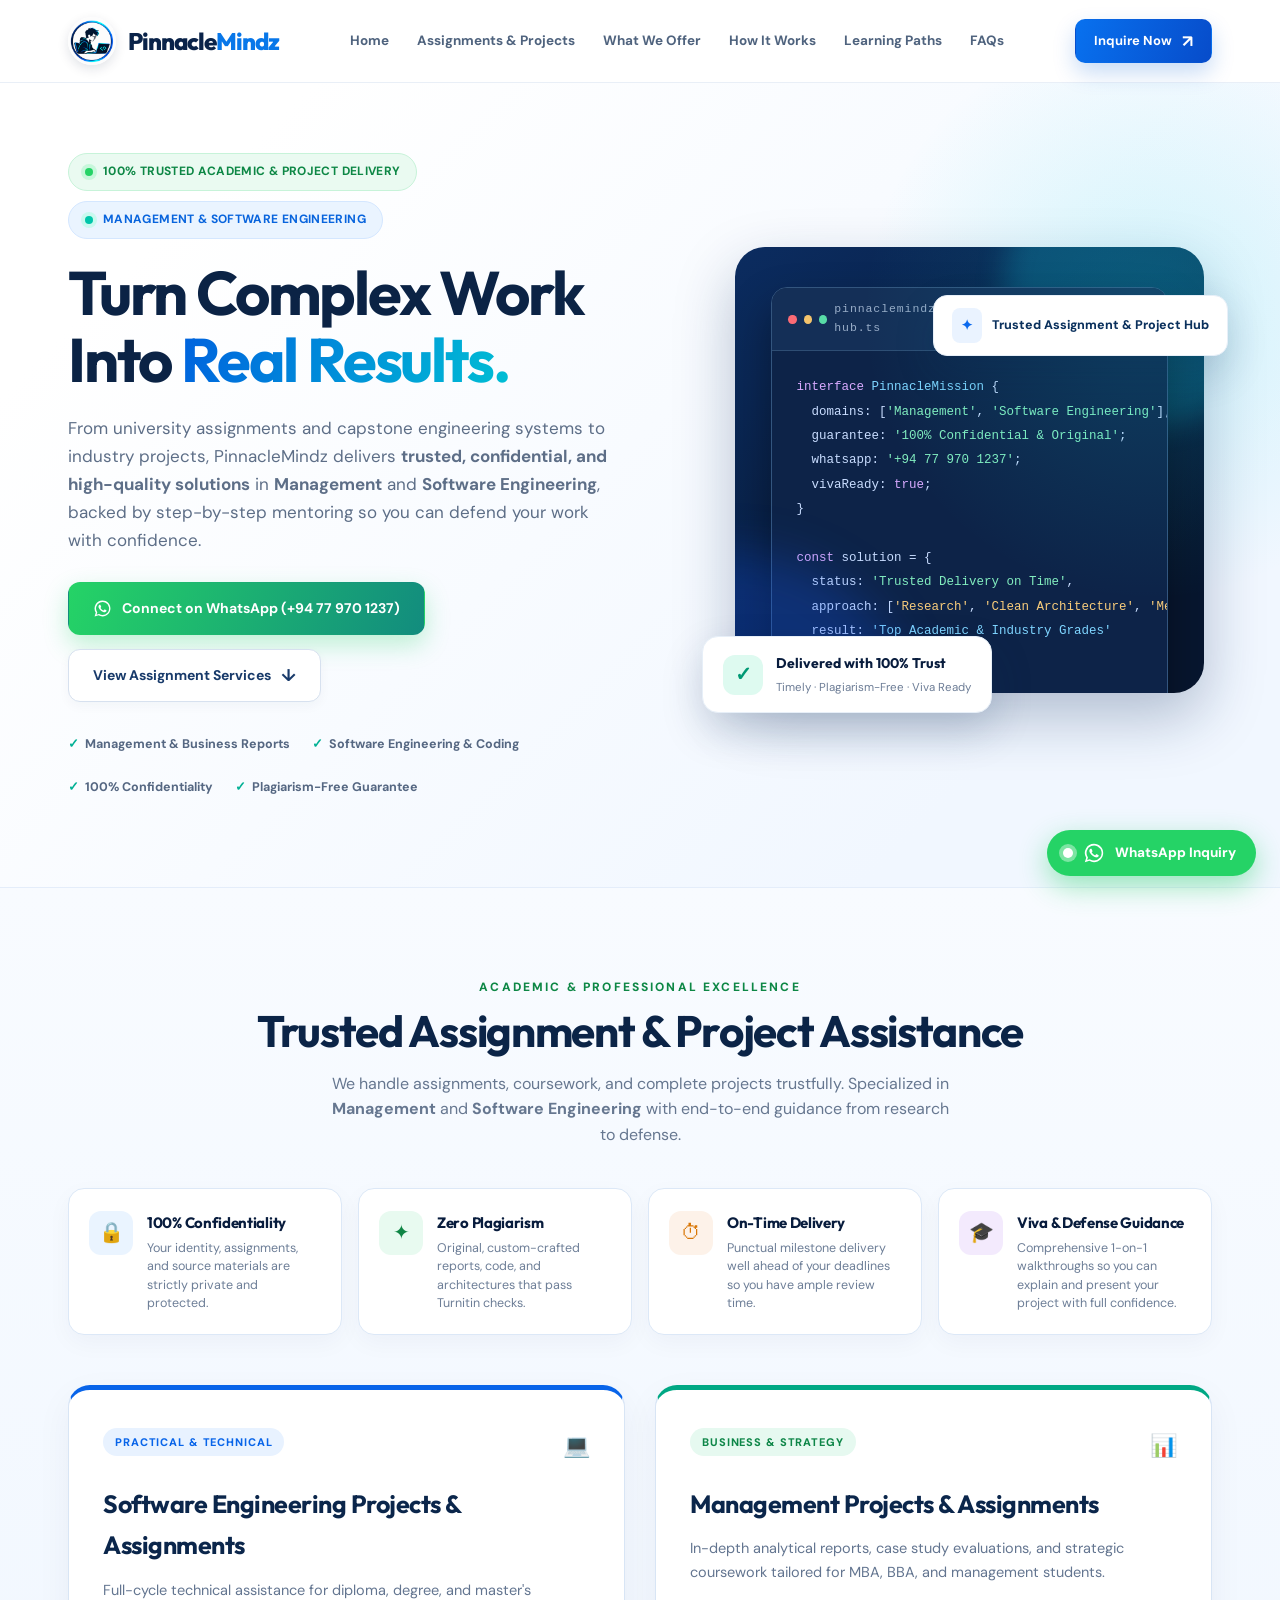
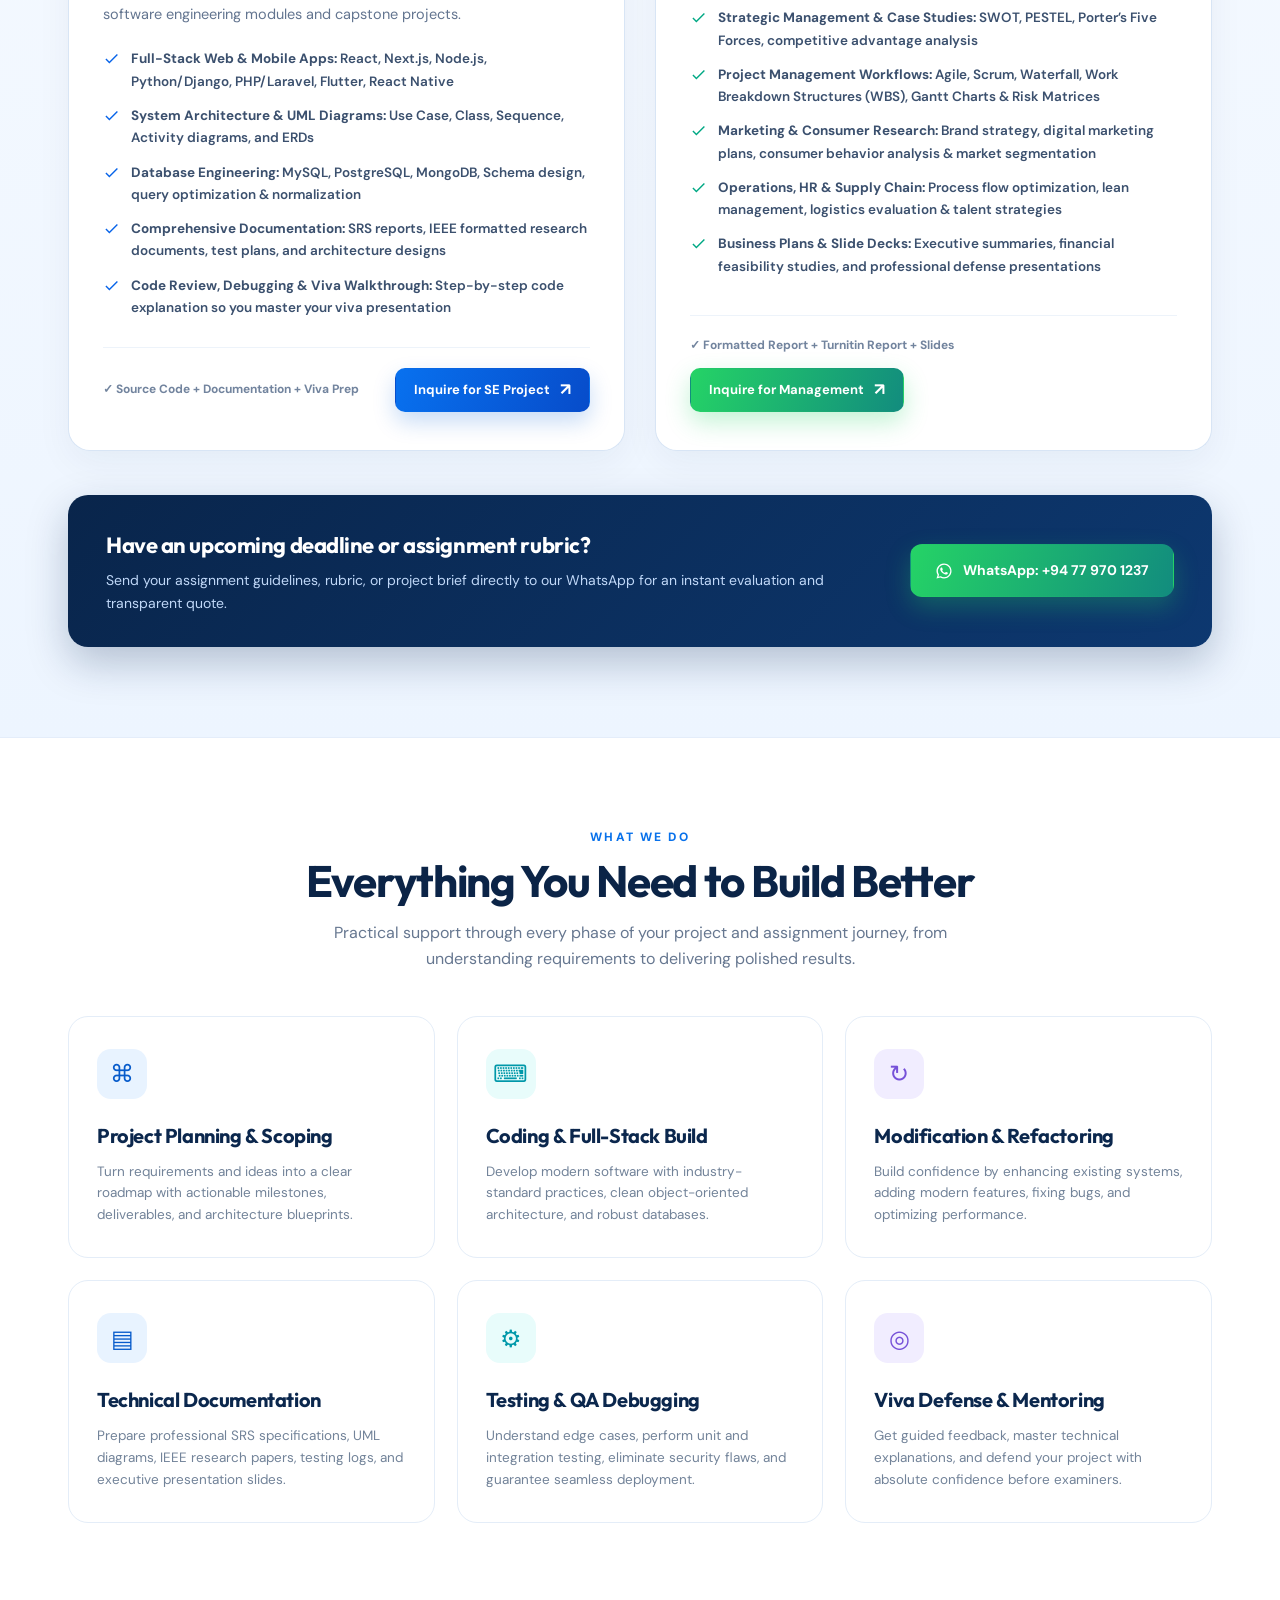
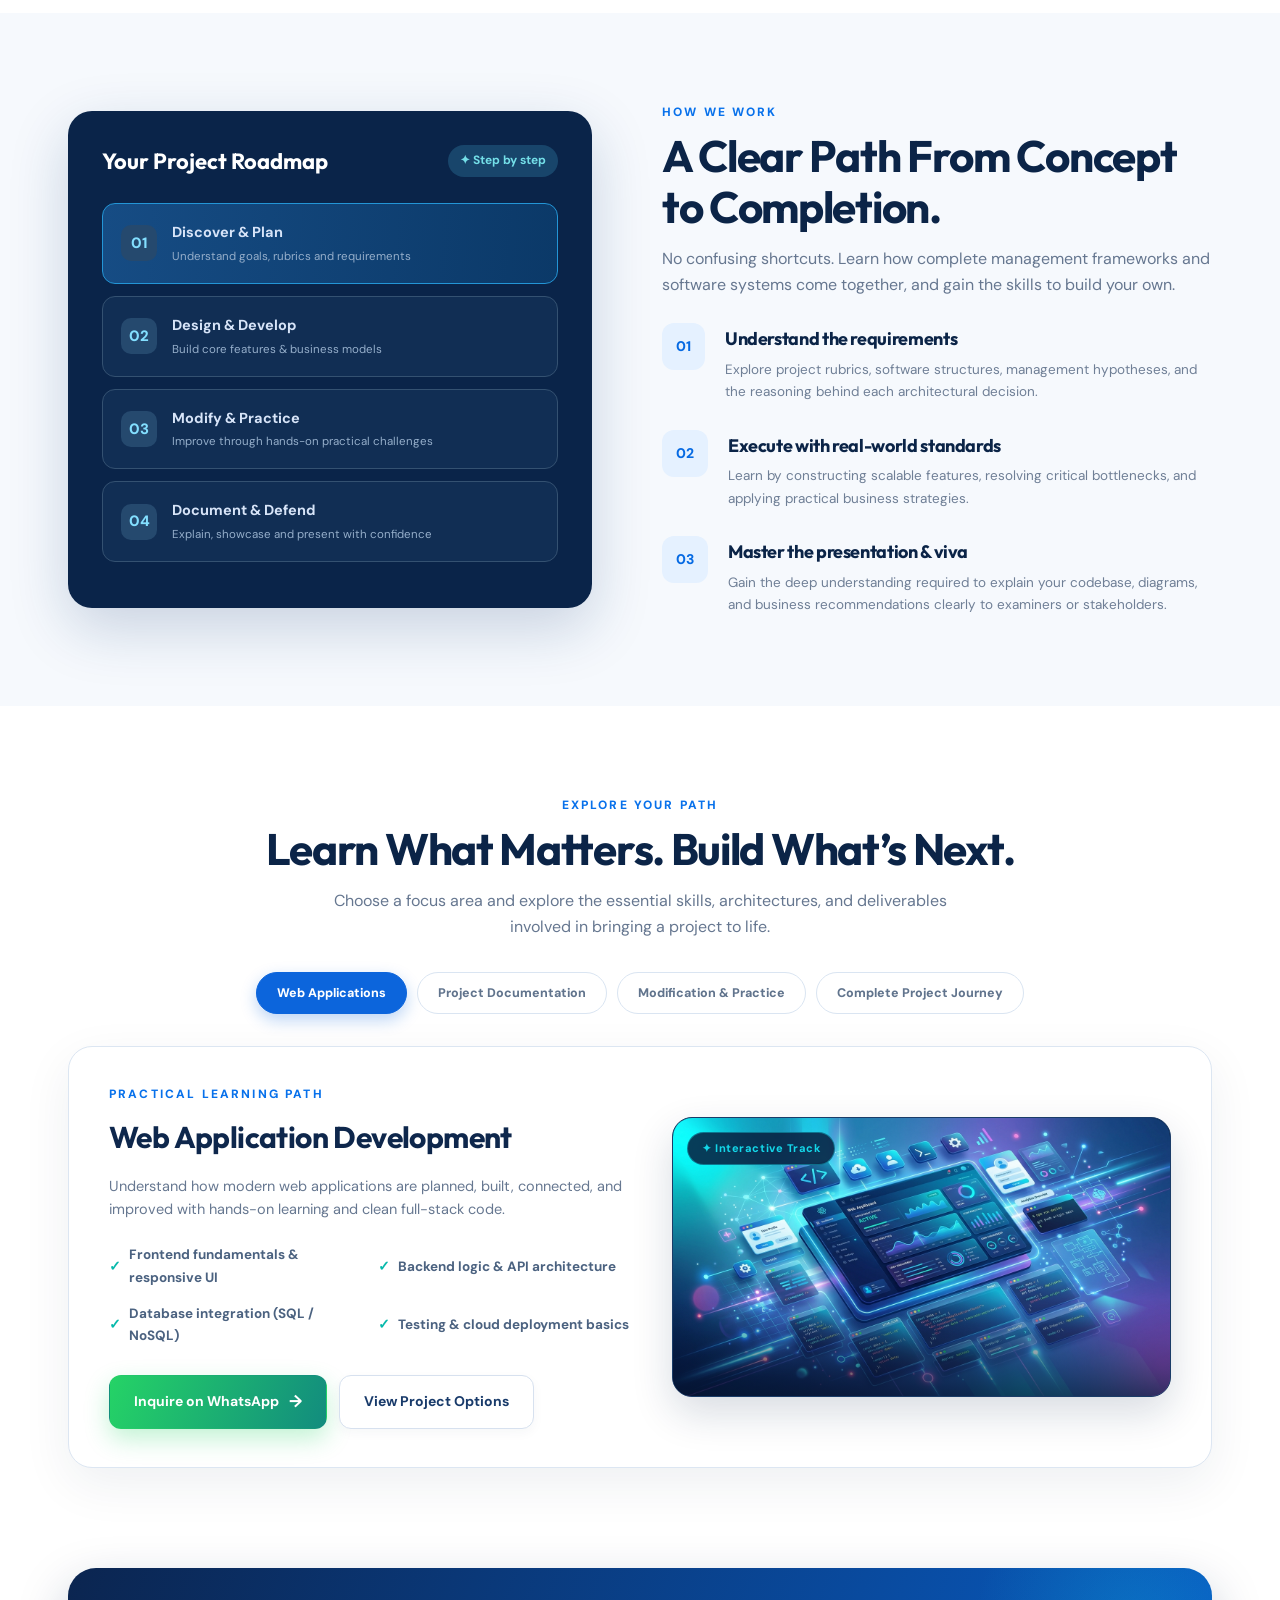
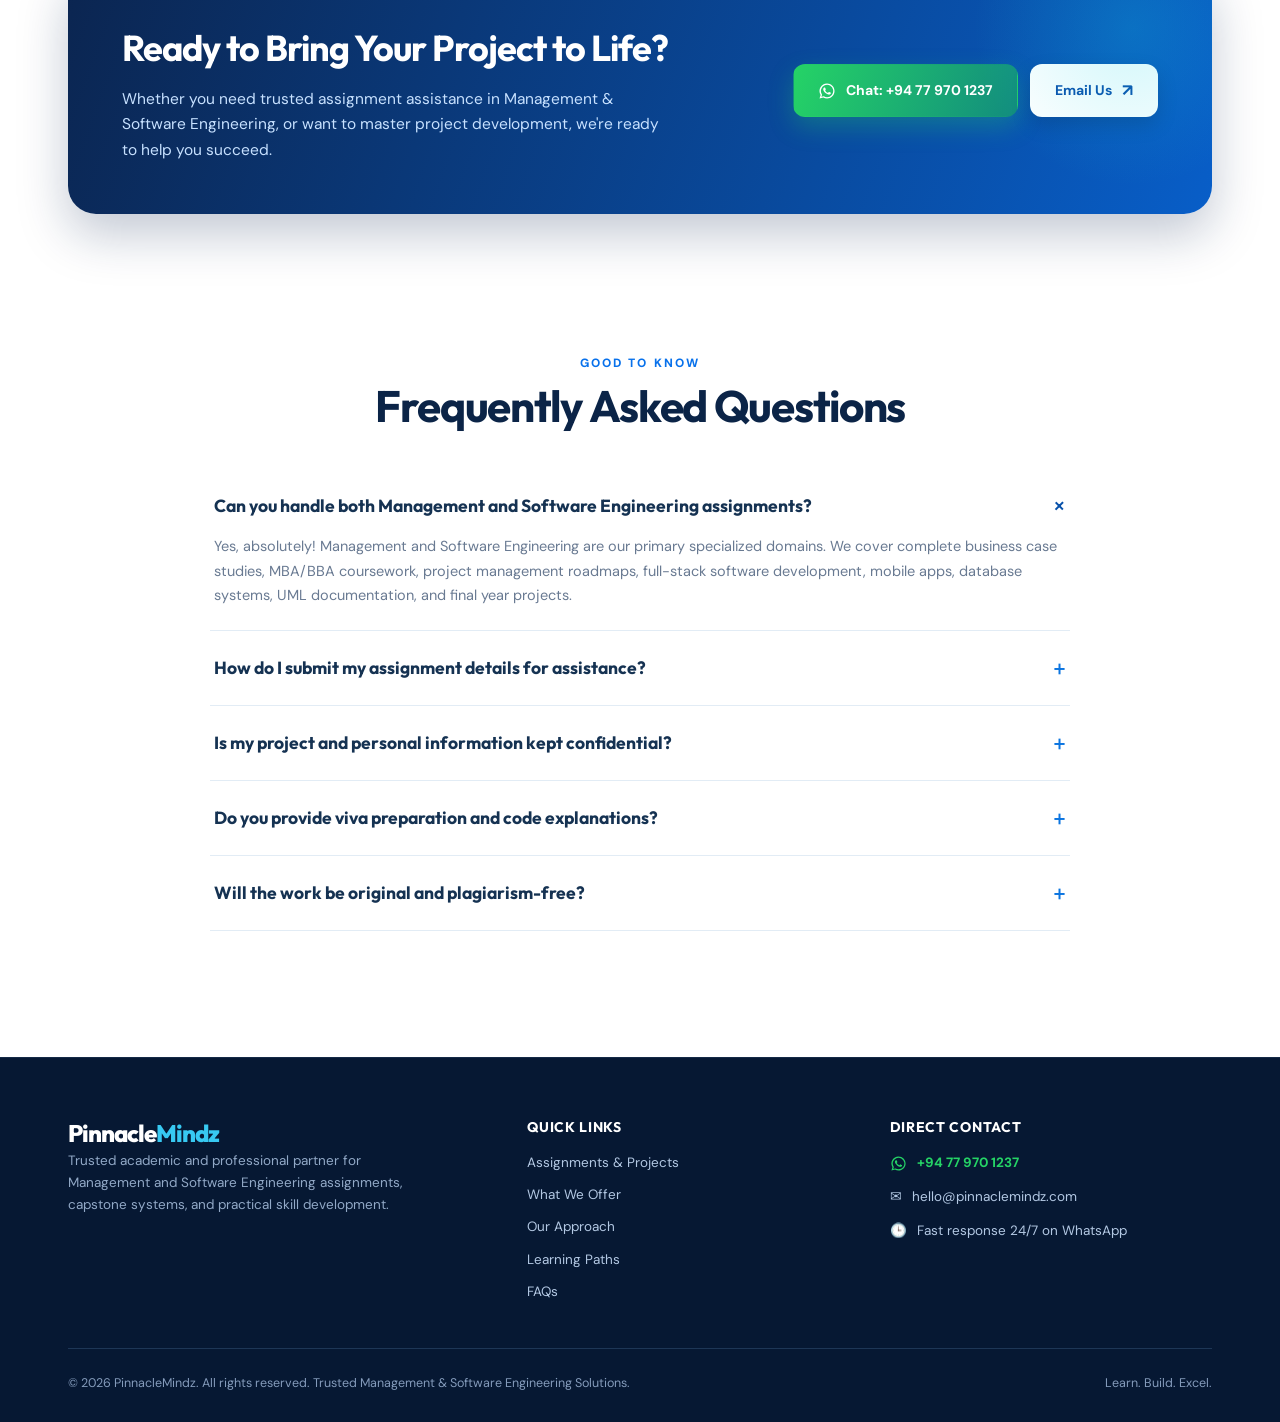
==== commit 4387dfaf: "fix(nav): hide phone number and assignment icon from top navbar" ====
--- a/index.html
+++ b/index.html
@@ -1159,7 +1159,7 @@
 
       <nav class="nav" id="nav">
         <a href="#home">Home</a>
-        <a href="#assignments" class="badge-highlight">✦ Assignments &amp; Projects</a>
+        <a href="#assignments">Assignments &amp; Projects</a>
         <a href="#services">What We Offer</a>
         <a href="#journey">How It Works</a>
         <a href="#pathways">Learning Paths</a>
@@ -1167,11 +1167,6 @@
       </nav>
 
       <div class="header-actions">
-        <!-- Direct WhatsApp Inquire Link -->
-        <a class="wa-header-pill" href="https://wa.me/94779701237?text=Hi%20PinnacleMindz!%20I%20would%20like%20to%20inquire%20about%20Management%20and%20Software%20Engineering%20assignments%20and%20projects." target="_blank" rel="noopener noreferrer">
-          <svg viewBox="0 0 24 24"><path d="M12.031 2a9.97 9.97 0 0 0-8.52 15.176L2 22l4.945-1.472A9.98 9.98 0 0 0 12.03 22c5.518 0 9.999-4.482 10-10C22.03 6.48 17.55 2 12.031 2zm0 18.232a8.214 8.214 0 0 1-4.223-1.168l-.303-.18-2.943.876.883-2.868-.198-.314A8.216 8.216 0 1 1 12.03 20.232zm4.551-6.16c-.249-.125-1.474-.728-1.703-.811-.229-.083-.396-.125-.562.125-.166.249-.645.811-.79 977-.146.166-.292.187-.541.062a6.837 6.837 0 0 1-2.01-1.24 7.55 7.55 0 0 1-1.393-1.737c-.146-.25-.015-.385.11-.51.112-.112.25-.291.374-.437.125-.145.166-.25.25-.416.083-.166.042-.312-.021-.437-.062-.125-.562-1.353-.77-1.853-.203-.487-.41-.42-.562-.428h-.479c-.166 0-.437.062-.666.312-.229.25-.874.854-.874 2.082 0 1.229.895 2.416 1.02 2.583.125.166 1.76 2.688 4.265 3.77.596.257 1.062.41 1.425.525.599.19 1.144.163 1.575.099.48-.072 1.474-.604 1.682-1.187.208-.583.208-1.083.146-1.187-.063-.104-.23-.167-.479-.292z"/></svg>
-          <span>+94 77 970 1237</span>
-        </a>
         <a class="btn top-action btn-sm" href="https://wa.me/94779701237?text=Hi%20PinnacleMindz!%20I%20would%20like%20to%20inquire%20about%20your%20services." target="_blank" rel="noopener noreferrer">
           Inquire Now <span class="arrow">↗</span>
         </a>
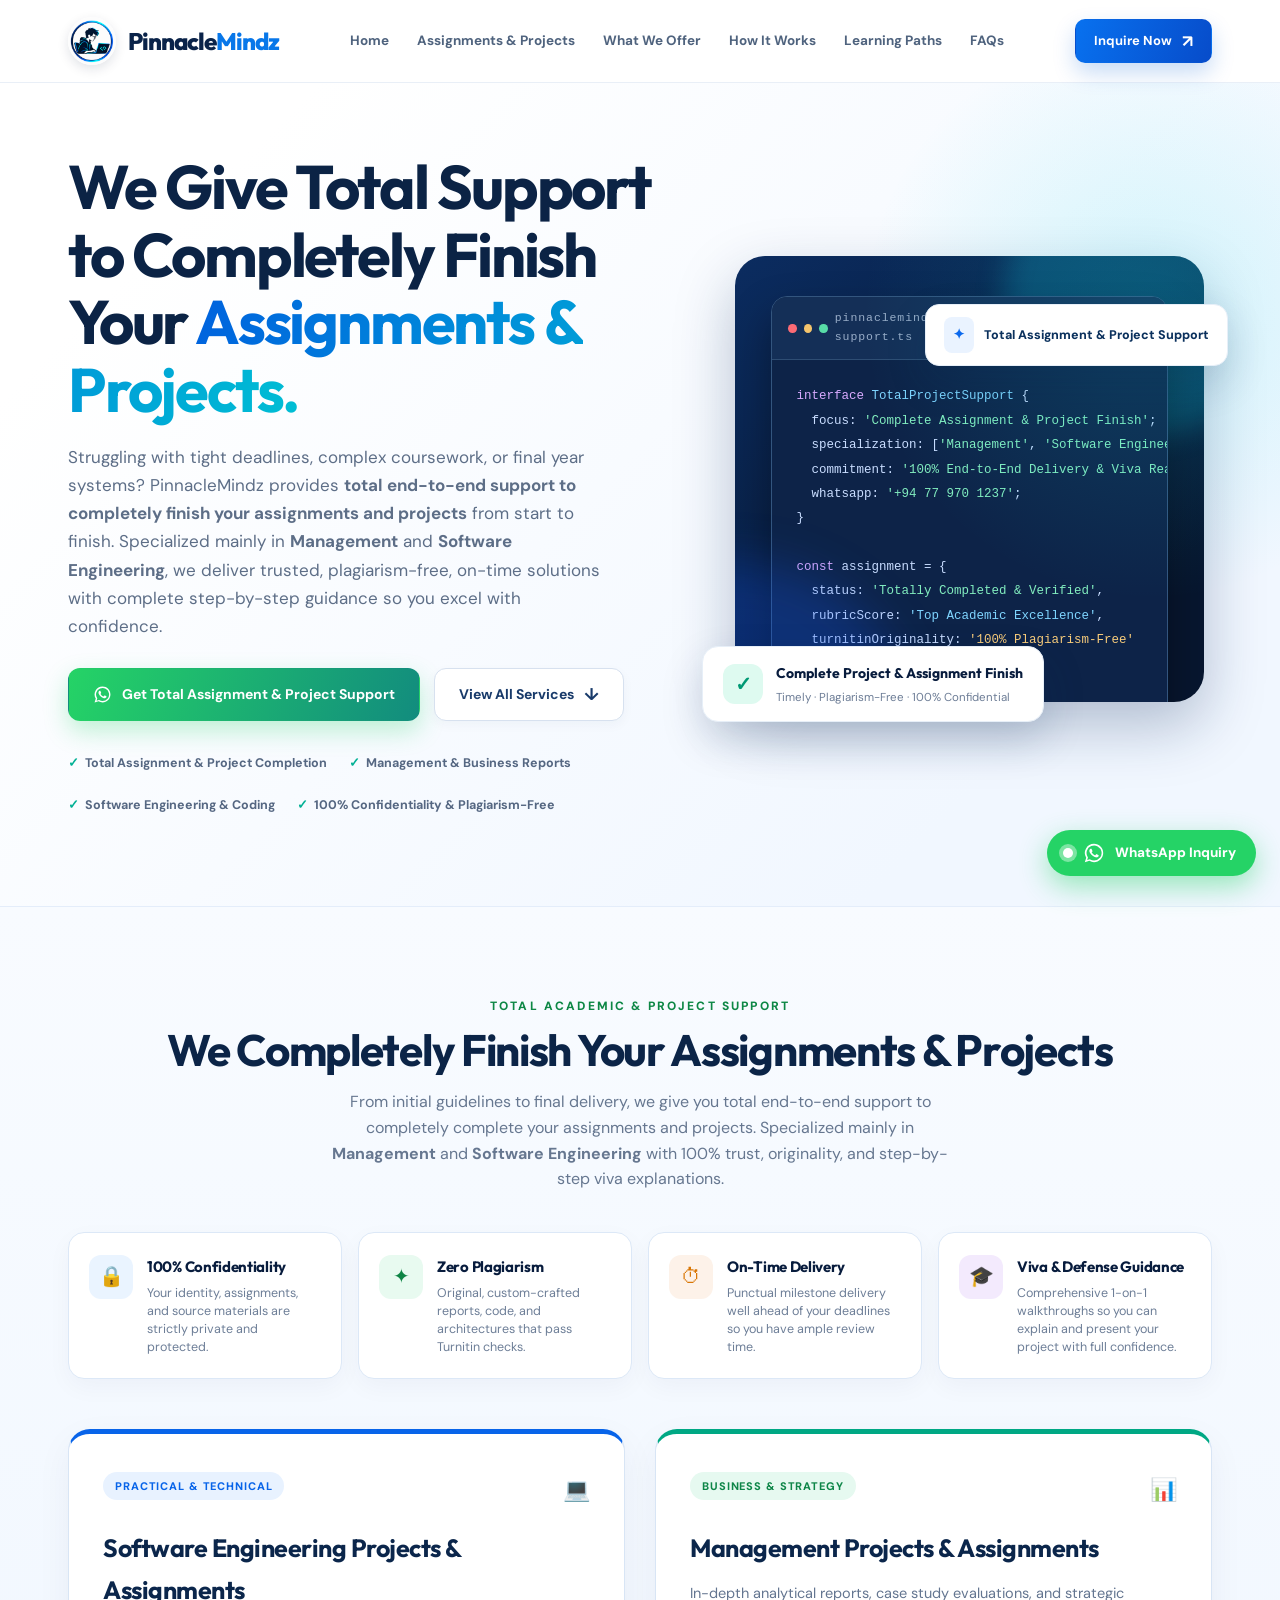
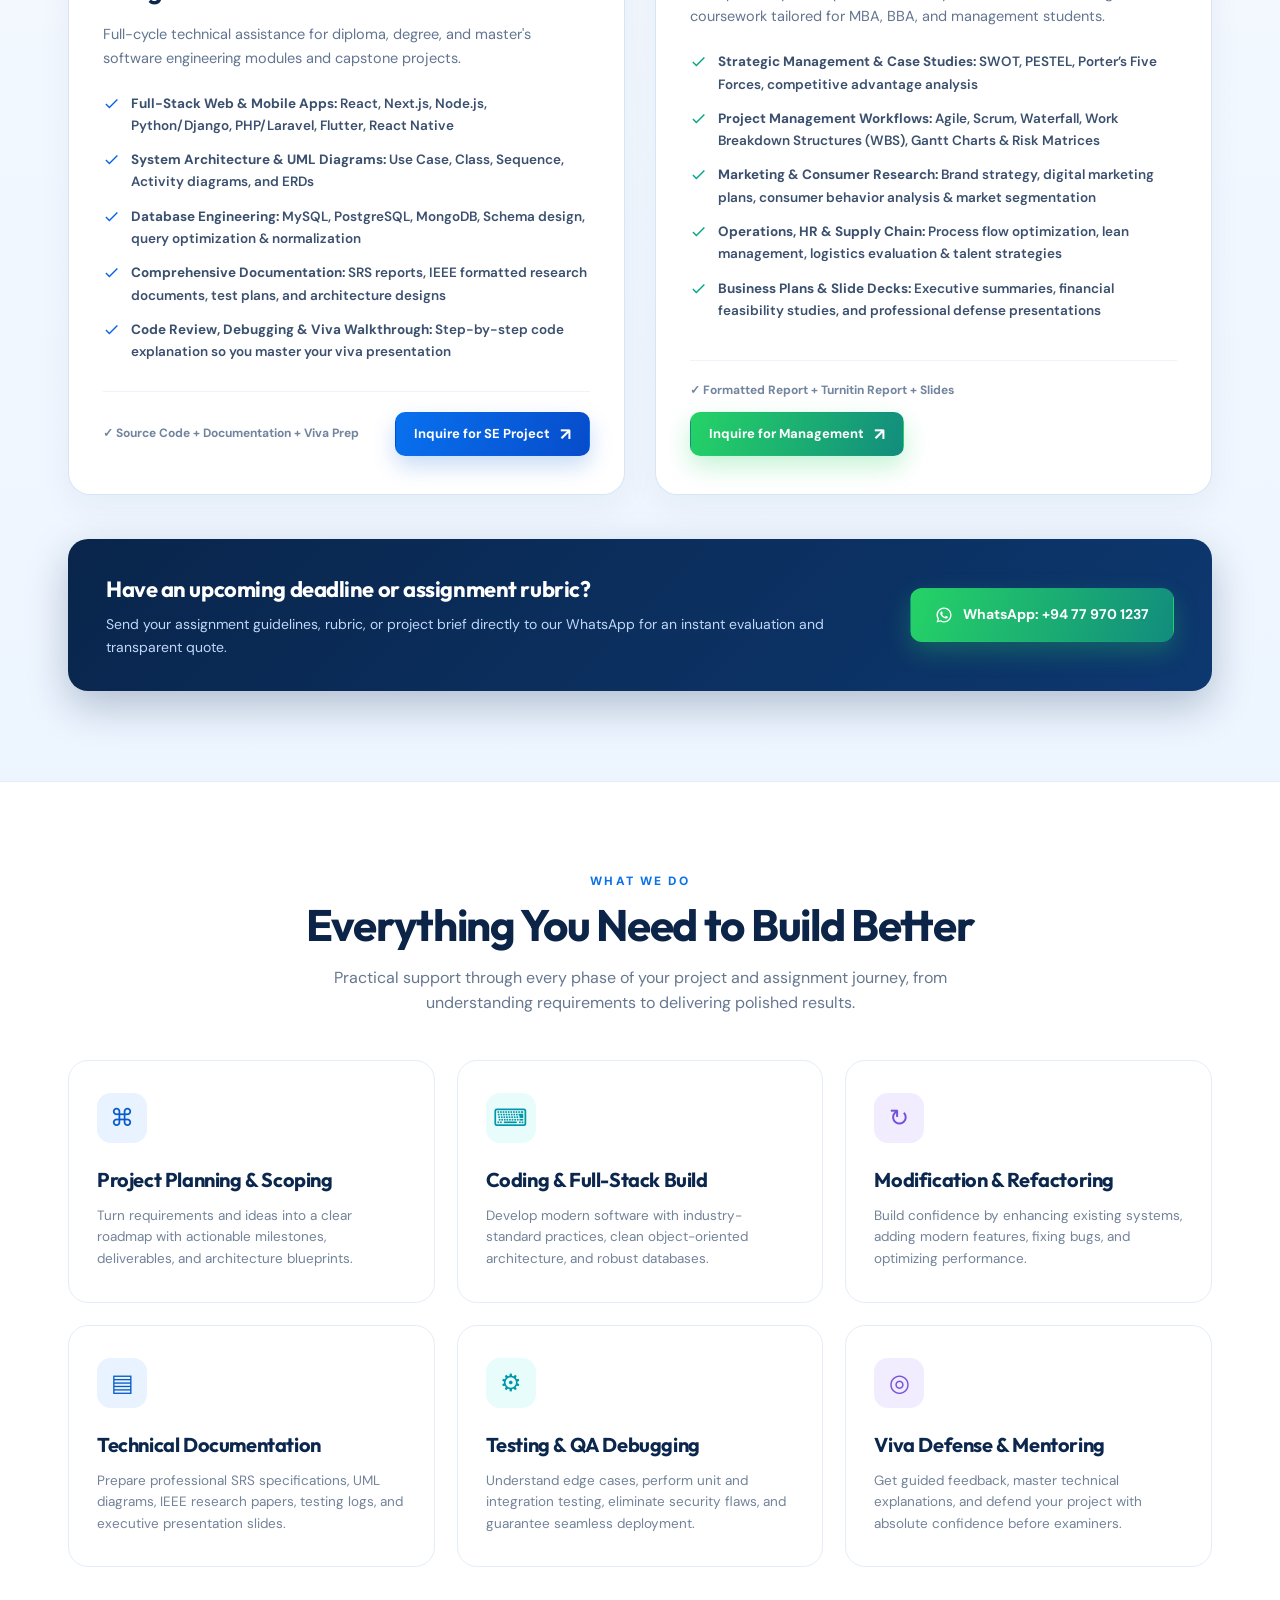
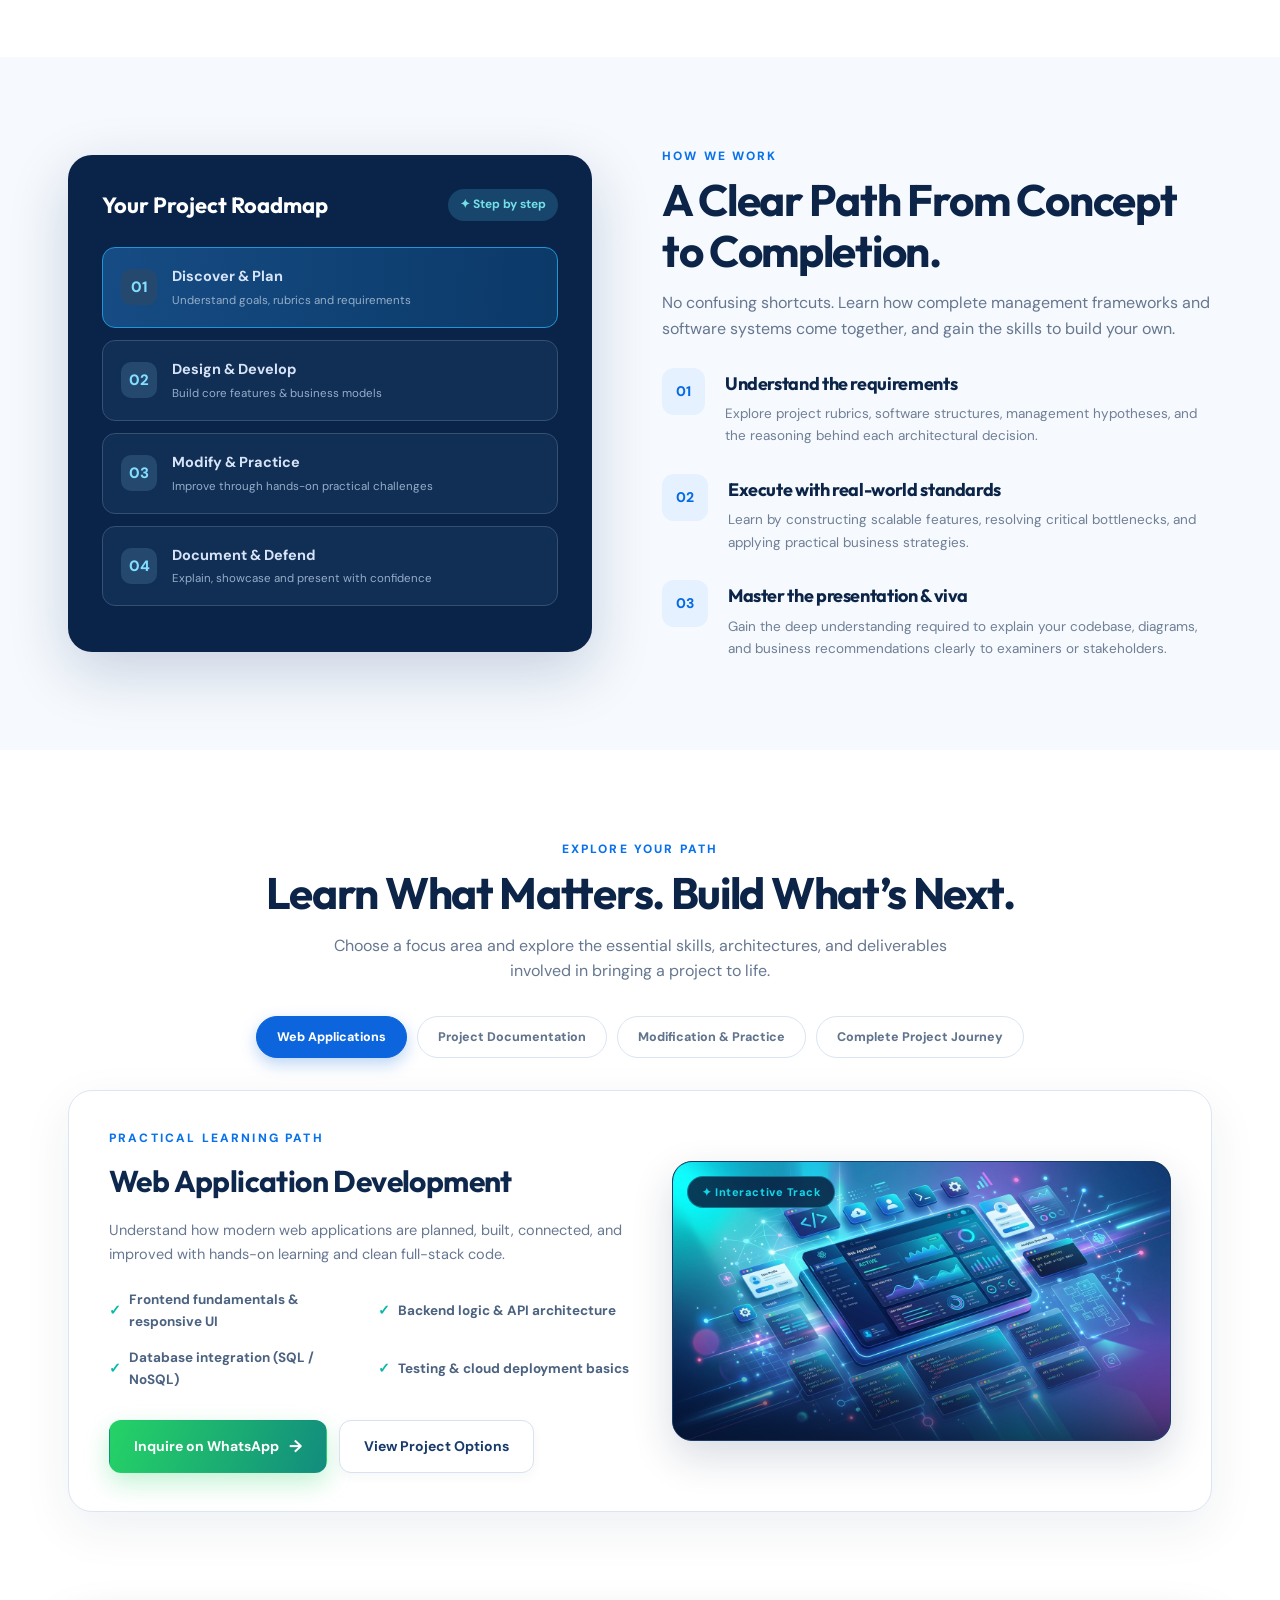
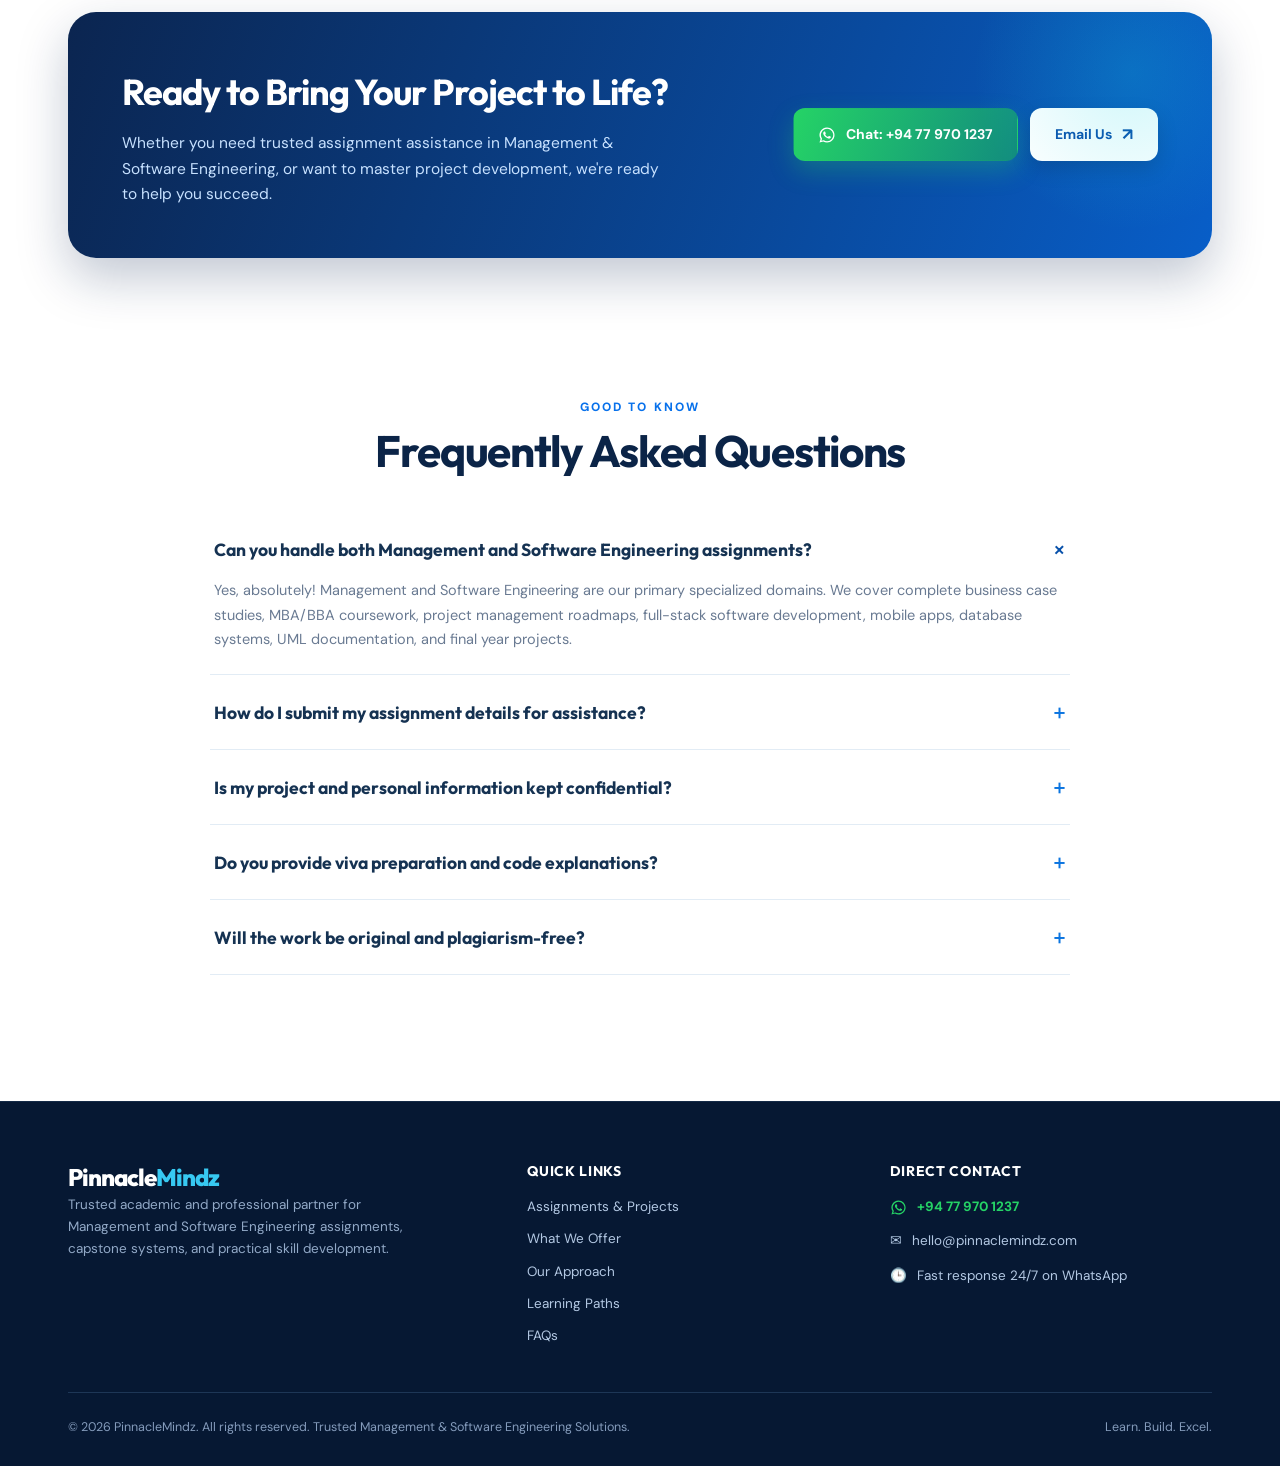
==== commit 5864e68a: "feat: hide hero pills and focus copy on total assignment and project completion support" ====
--- a/index.html
+++ b/index.html
@@ -1180,32 +1180,27 @@
     <section class="hero" id="home">
       <div class="container hero-grid">
         <div>
-          <div class="hero-badge-row">
-            <span class="pill pill-green"><span class="dot dot-green"></span> 100% TRUSTED ACADEMIC &amp; PROJECT DELIVERY</span>
-            <span class="pill"><span class="dot"></span> MANAGEMENT &amp; SOFTWARE ENGINEERING</span>
-          </div>
-
-          <h1>Turn Complex Work Into <span>Real Results.</span></h1>
+          <h1>We Give Total Support to Completely Finish Your <span>Assignments &amp; Projects.</span></h1>
           <p class="hero-copy">
-            From university assignments and capstone engineering systems to industry projects, PinnacleMindz delivers <strong>trusted, confidential, and high-quality solutions</strong> in <strong>Management</strong> and <strong>Software Engineering</strong>, backed by step-by-step mentoring so you can defend your work with confidence.
+            Struggling with tight deadlines, complex coursework, or final year systems? PinnacleMindz provides <strong>total end-to-end support to completely finish your assignments and projects</strong> from start to finish. Specialized mainly in <strong>Management</strong> and <strong>Software Engineering</strong>, we deliver trusted, plagiarism-free, on-time solutions with complete step-by-step guidance so you excel with confidence.
           </p>
 
           <div class="hero-buttons">
             <!-- Direct WhatsApp Primary CTA -->
-            <a href="https://wa.me/94779701237?text=Hi%20PinnacleMindz!%20I%20would%20like%20to%20inquire%20about%20Management%20and%20Software%20Engineering%20assignments%20and%20projects." class="btn btn-whatsapp" target="_blank" rel="noopener noreferrer">
+            <a href="https://wa.me/94779701237?text=Hi%20PinnacleMindz!%20I%20need%20total%20support%20to%20completely%20finish%20my%20assignment/project." class="btn btn-whatsapp" target="_blank" rel="noopener noreferrer">
               <svg style="width:19px;height:19px;fill:currentColor" viewBox="0 0 24 24"><path d="M12.031 2a9.97 9.97 0 0 0-8.52 15.176L2 22l4.945-1.472A9.98 9.98 0 0 0 12.03 22c5.518 0 9.999-4.482 10-10C22.03 6.48 17.55 2 12.031 2zm0 18.232a8.214 8.214 0 0 1-4.223-1.168l-.303-.18-2.943.876.883-2.868-.198-.314A8.216 8.216 0 1 1 12.03 20.232zm4.551-6.16c-.249-.125-1.474-.728-1.703-.811-.229-.083-.396-.125-.562.125-.166.249-.645.811-.79.977-.146.166-.292.187-.541.062a6.837 6.837 0 0 1-2.01-1.24 7.55 7.55 0 0 1-1.393-1.737c-.146-.25-.015-.385.11-.51.112-.112.25-.291.374-.437.125-.145.166-.25.25-.416.083-.166.042-.312-.021-.437-.062-.125-.562-1.353-.77-1.853-.203-.487-.41-.42-.562-.428h-.479c-.166 0-.437.062-.666.312-.229.25-.874.854-.874 2.082 0 1.229.895 2.416 1.02 2.583.125.166 1.76 2.688 4.265 3.77.596.257 1.062.41 1.425.525.599.19 1.144.163 1.575.099.48-.072 1.474-.604 1.682-1.187.208-.583.208-1.083.146-1.187-.063-.104-.23-.167-.479-.292z"/></svg>
-              <span>Connect on WhatsApp (+94 77 970 1237)</span>
+              <span>Get Total Assignment &amp; Project Support</span>
             </a>
             <a href="#assignments" class="btn outline">
-              View Assignment Services <span class="arrow">↓</span>
+              View All Services <span class="arrow">↓</span>
             </a>
           </div>
 
           <div class="hero-notes">
+            <span>Total Assignment &amp; Project Completion</span>
             <span>Management &amp; Business Reports</span>
             <span>Software Engineering &amp; Coding</span>
-            <span>100% Confidentiality</span>
-            <span>Plagiarism-Free Guarantee</span>
+            <span>100% Confidentiality &amp; Plagiarism-Free</span>
           </div>
         </div>
 
@@ -1214,34 +1209,34 @@
             <div class="window">
               <div class="window-head">
                 <i></i><i></i><i></i>
-                <span class="filename">pinnaclemindz / assignments &amp; project-hub.ts</span>
+                <span class="filename">pinnaclemindz / total-assignment-support.ts</span>
               </div>
-              <div class="code"><span class="purple">interface</span> <span class="blue">PinnacleMission</span> {
-  domains: [<span class="green">'Management'</span>, <span class="green">'Software Engineering'</span>];
-  guarantee: <span class="green">'100% Confidential &amp; Original'</span>;
+              <div class="code"><span class="purple">interface</span> <span class="blue">TotalProjectSupport</span> {
+  focus: <span class="green">'Complete Assignment &amp; Project Finish'</span>;
+  specialization: [<span class="green">'Management'</span>, <span class="green">'Software Engineering'</span>];
+  commitment: <span class="green">'100% End-to-End Delivery &amp; Viva Ready'</span>;
   whatsapp: <span class="green">'+94 77 970 1237'</span>;
-  vivaReady: <span class="purple">true</span>;
 }
 
-<span class="purple">const</span> solution = {
-  status: <span class="green">'Trusted Delivery on Time'</span>,
-  approach: [<span class="yellow">'Research'</span>, <span class="yellow">'Clean Architecture'</span>, <span class="yellow">'Mentorship'</span>],
-  result: <span class="blue">'Top Academic &amp; Industry Grades'</span>
+<span class="purple">const</span> assignment = {
+  status: <span class="green">'Totally Completed &amp; Verified'</span>,
+  rubricScore: <span class="blue">'Top Academic Excellence'</span>,
+  turnitinOriginality: <span class="yellow">'100% Plagiarism-Free'</span>
 };
 
-<span class="purple">function</span> <span class="blue">deliverWithTrust</span>() {
-  <span class="purple">return</span> <span class="green">'Excellence in every assignment! 🚀'</span>;
+<span class="purple">function</span> <span class="blue">deliverTotalSuccess</span>() {
+  <span class="purple">return</span> <span class="green">'Your assignment is completely finished! 🎓'</span>;
 }</div>
             </div>
           </div>
           <div class="lesson-float">
-            <b>✦</b> Trusted Assignment &amp; Project Hub
+            <b>✦</b> Total Assignment &amp; Project Support
           </div>
           <div class="course-float">
             <div class="check-icon">✓</div>
             <div>
-              <strong>Delivered with 100% Trust</strong>
-              <small>Timely · Plagiarism-Free · Viva Ready</small>
+              <strong>Complete Project &amp; Assignment Finish</strong>
+              <small>Timely · Plagiarism-Free · 100% Confidential</small>
             </div>
           </div>
         </div>
@@ -1254,10 +1249,10 @@
     <section class="section assignments-section" id="assignments">
       <div class="container">
         <div class="center">
-          <span class="eyebrow eyebrow-green">ACADEMIC &amp; PROFESSIONAL EXCELLENCE</span>
-          <h2 class="section-title">Trusted Assignment &amp; Project Assistance</h2>
+          <span class="eyebrow eyebrow-green">TOTAL ACADEMIC &amp; PROJECT SUPPORT</span>
+          <h2 class="section-title">We Completely Finish Your Assignments &amp; Projects</h2>
           <p class="section-sub">
-            We handle assignments, coursework, and complete projects trustfully. Specialized in <strong>Management</strong> and <strong>Software Engineering</strong> with end-to-end guidance from research to defense.
+            From initial guidelines to final delivery, we give you total end-to-end support to completely complete your assignments and projects. Specialized mainly in <strong>Management</strong> and <strong>Software Engineering</strong> with 100% trust, originality, and step-by-step viva explanations.
           </p>
         </div>
 
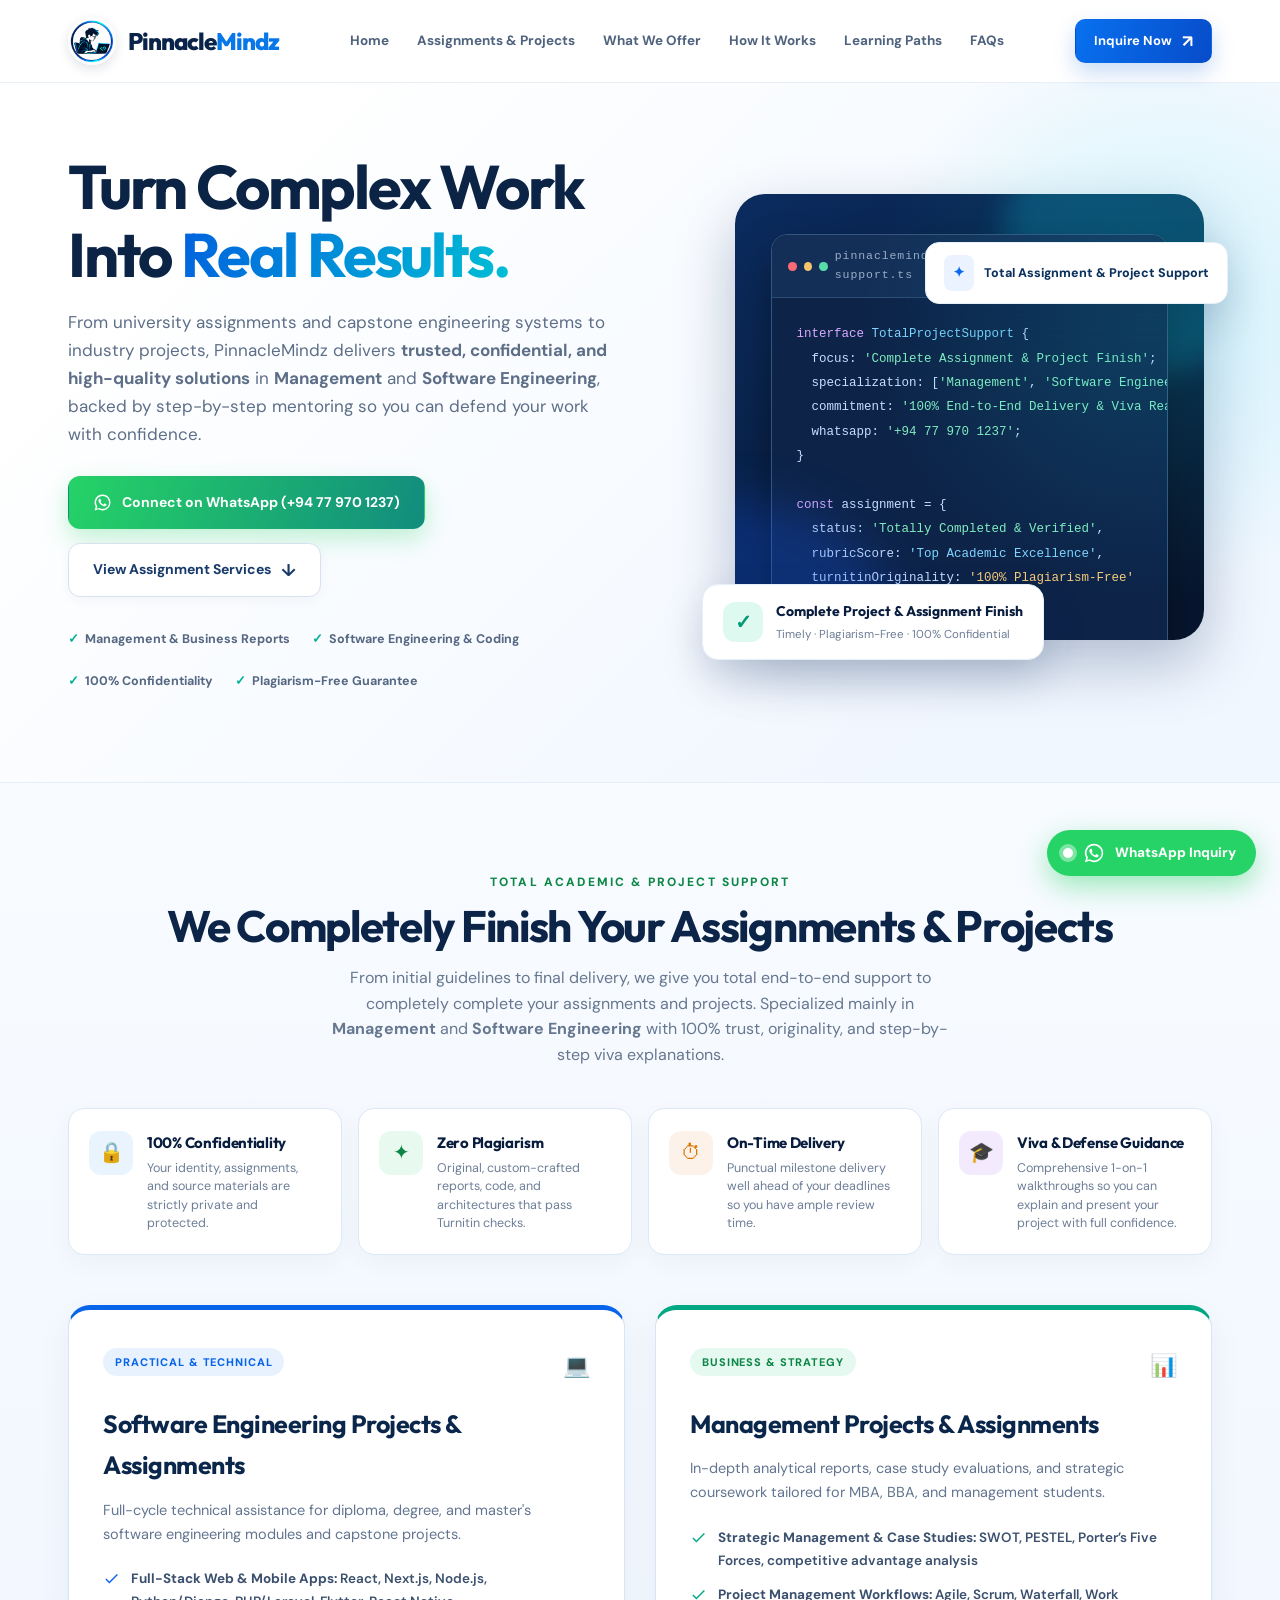
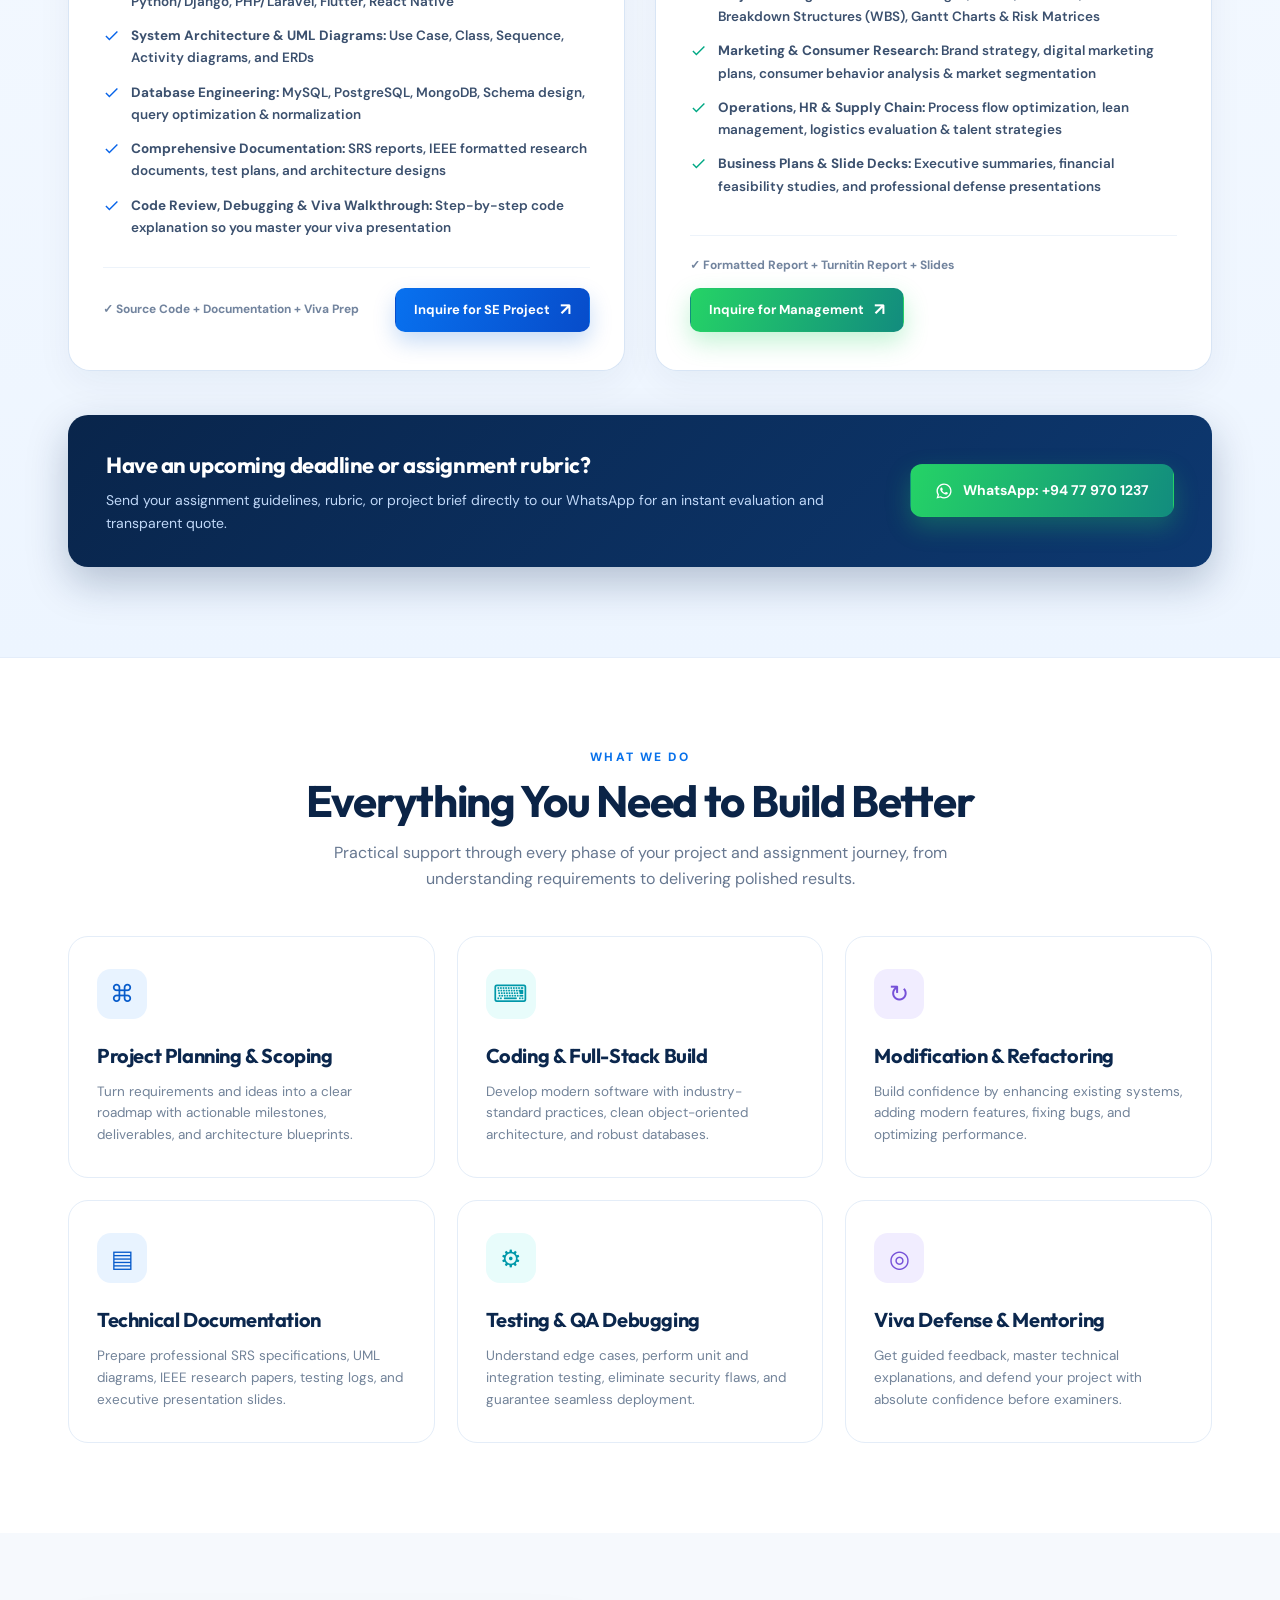
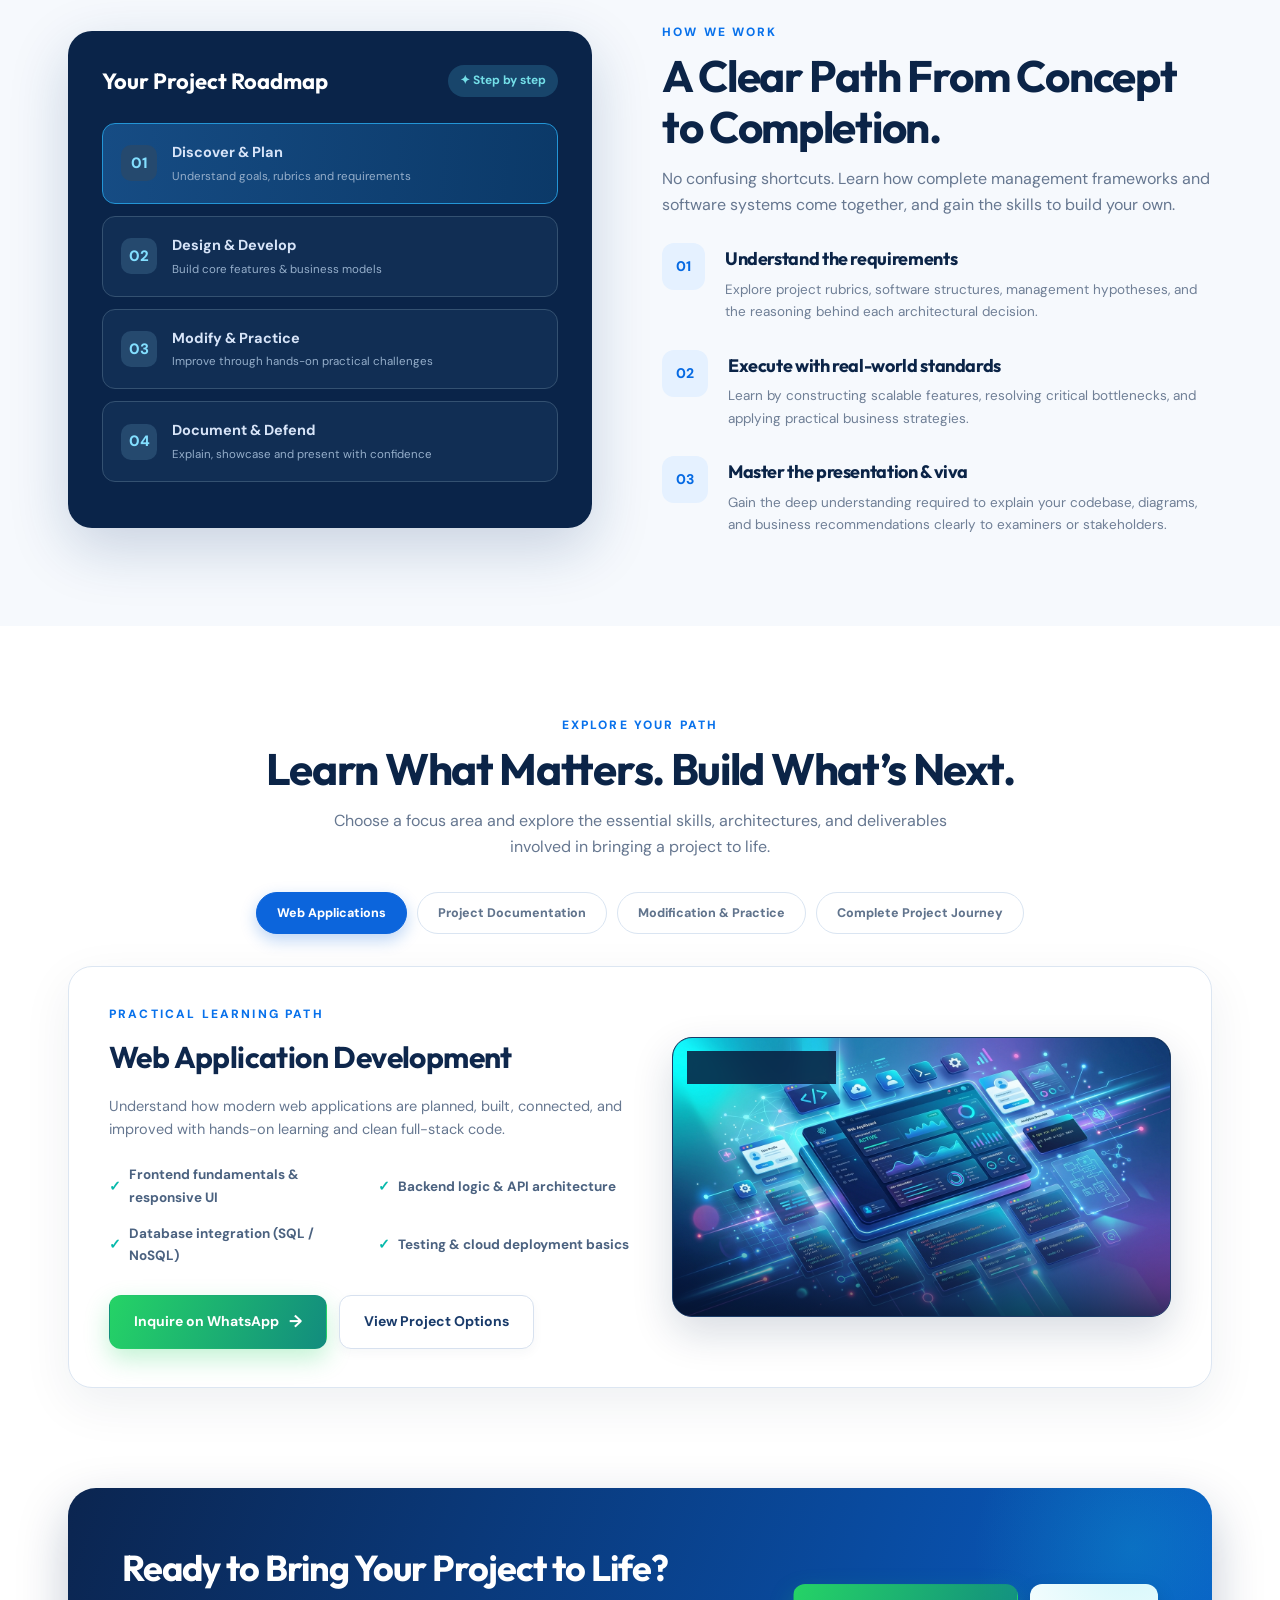
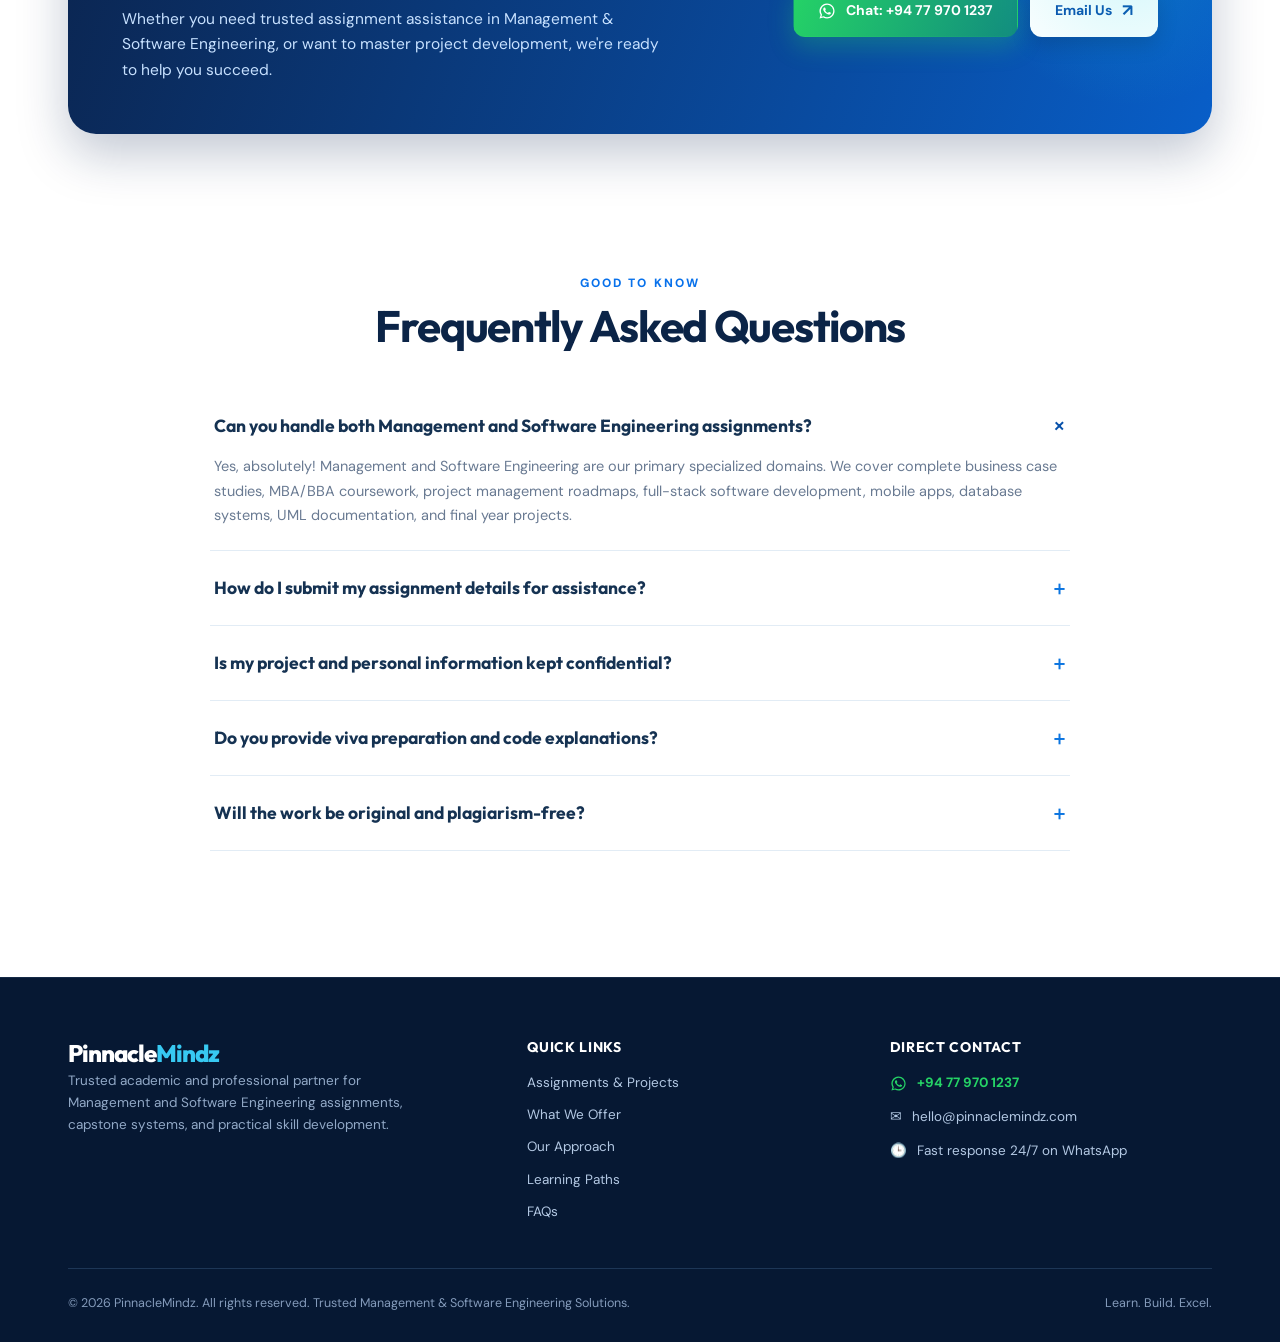
==== commit 9858c34f: "fix: keep original title 'Turn Complex Work Into Real Results.' and exact hero copy" ====
--- a/index.html
+++ b/index.html
@@ -1180,27 +1180,27 @@
     <section class="hero" id="home">
       <div class="container hero-grid">
         <div>
-          <h1>We Give Total Support to Completely Finish Your <span>Assignments &amp; Projects.</span></h1>
+          <h1>Turn Complex Work Into <span>Real Results.</span></h1>
           <p class="hero-copy">
-            Struggling with tight deadlines, complex coursework, or final year systems? PinnacleMindz provides <strong>total end-to-end support to completely finish your assignments and projects</strong> from start to finish. Specialized mainly in <strong>Management</strong> and <strong>Software Engineering</strong>, we deliver trusted, plagiarism-free, on-time solutions with complete step-by-step guidance so you excel with confidence.
+            From university assignments and capstone engineering systems to industry projects, PinnacleMindz delivers <strong>trusted, confidential, and high-quality solutions</strong> in <strong>Management</strong> and <strong>Software Engineering</strong>, backed by step-by-step mentoring so you can defend your work with confidence.
           </p>
 
           <div class="hero-buttons">
             <!-- Direct WhatsApp Primary CTA -->
-            <a href="https://wa.me/94779701237?text=Hi%20PinnacleMindz!%20I%20need%20total%20support%20to%20completely%20finish%20my%20assignment/project." class="btn btn-whatsapp" target="_blank" rel="noopener noreferrer">
+            <a href="https://wa.me/94779701237?text=Hi%20PinnacleMindz!%20I%20would%20like%20to%20inquire%20about%20Management%20and%20Software%20Engineering%20assignments%20and%20projects." class="btn btn-whatsapp" target="_blank" rel="noopener noreferrer">
               <svg style="width:19px;height:19px;fill:currentColor" viewBox="0 0 24 24"><path d="M12.031 2a9.97 9.97 0 0 0-8.52 15.176L2 22l4.945-1.472A9.98 9.98 0 0 0 12.03 22c5.518 0 9.999-4.482 10-10C22.03 6.48 17.55 2 12.031 2zm0 18.232a8.214 8.214 0 0 1-4.223-1.168l-.303-.18-2.943.876.883-2.868-.198-.314A8.216 8.216 0 1 1 12.03 20.232zm4.551-6.16c-.249-.125-1.474-.728-1.703-.811-.229-.083-.396-.125-.562.125-.166.249-.645.811-.79.977-.146.166-.292.187-.541.062a6.837 6.837 0 0 1-2.01-1.24 7.55 7.55 0 0 1-1.393-1.737c-.146-.25-.015-.385.11-.51.112-.112.25-.291.374-.437.125-.145.166-.25.25-.416.083-.166.042-.312-.021-.437-.062-.125-.562-1.353-.77-1.853-.203-.487-.41-.42-.562-.428h-.479c-.166 0-.437.062-.666.312-.229.25-.874.854-.874 2.082 0 1.229.895 2.416 1.02 2.583.125.166 1.76 2.688 4.265 3.77.596.257 1.062.41 1.425.525.599.19 1.144.163 1.575.099.48-.072 1.474-.604 1.682-1.187.208-.583.208-1.083.146-1.187-.063-.104-.23-.167-.479-.292z"/></svg>
-              <span>Get Total Assignment &amp; Project Support</span>
+              <span>Connect on WhatsApp (+94 77 970 1237)</span>
             </a>
             <a href="#assignments" class="btn outline">
-              View All Services <span class="arrow">↓</span>
+              View Assignment Services <span class="arrow">↓</span>
             </a>
           </div>
 
           <div class="hero-notes">
-            <span>Total Assignment &amp; Project Completion</span>
             <span>Management &amp; Business Reports</span>
             <span>Software Engineering &amp; Coding</span>
-            <span>100% Confidentiality &amp; Plagiarism-Free</span>
+            <span>100% Confidentiality</span>
+            <span>Plagiarism-Free Guarantee</span>
           </div>
         </div>
 
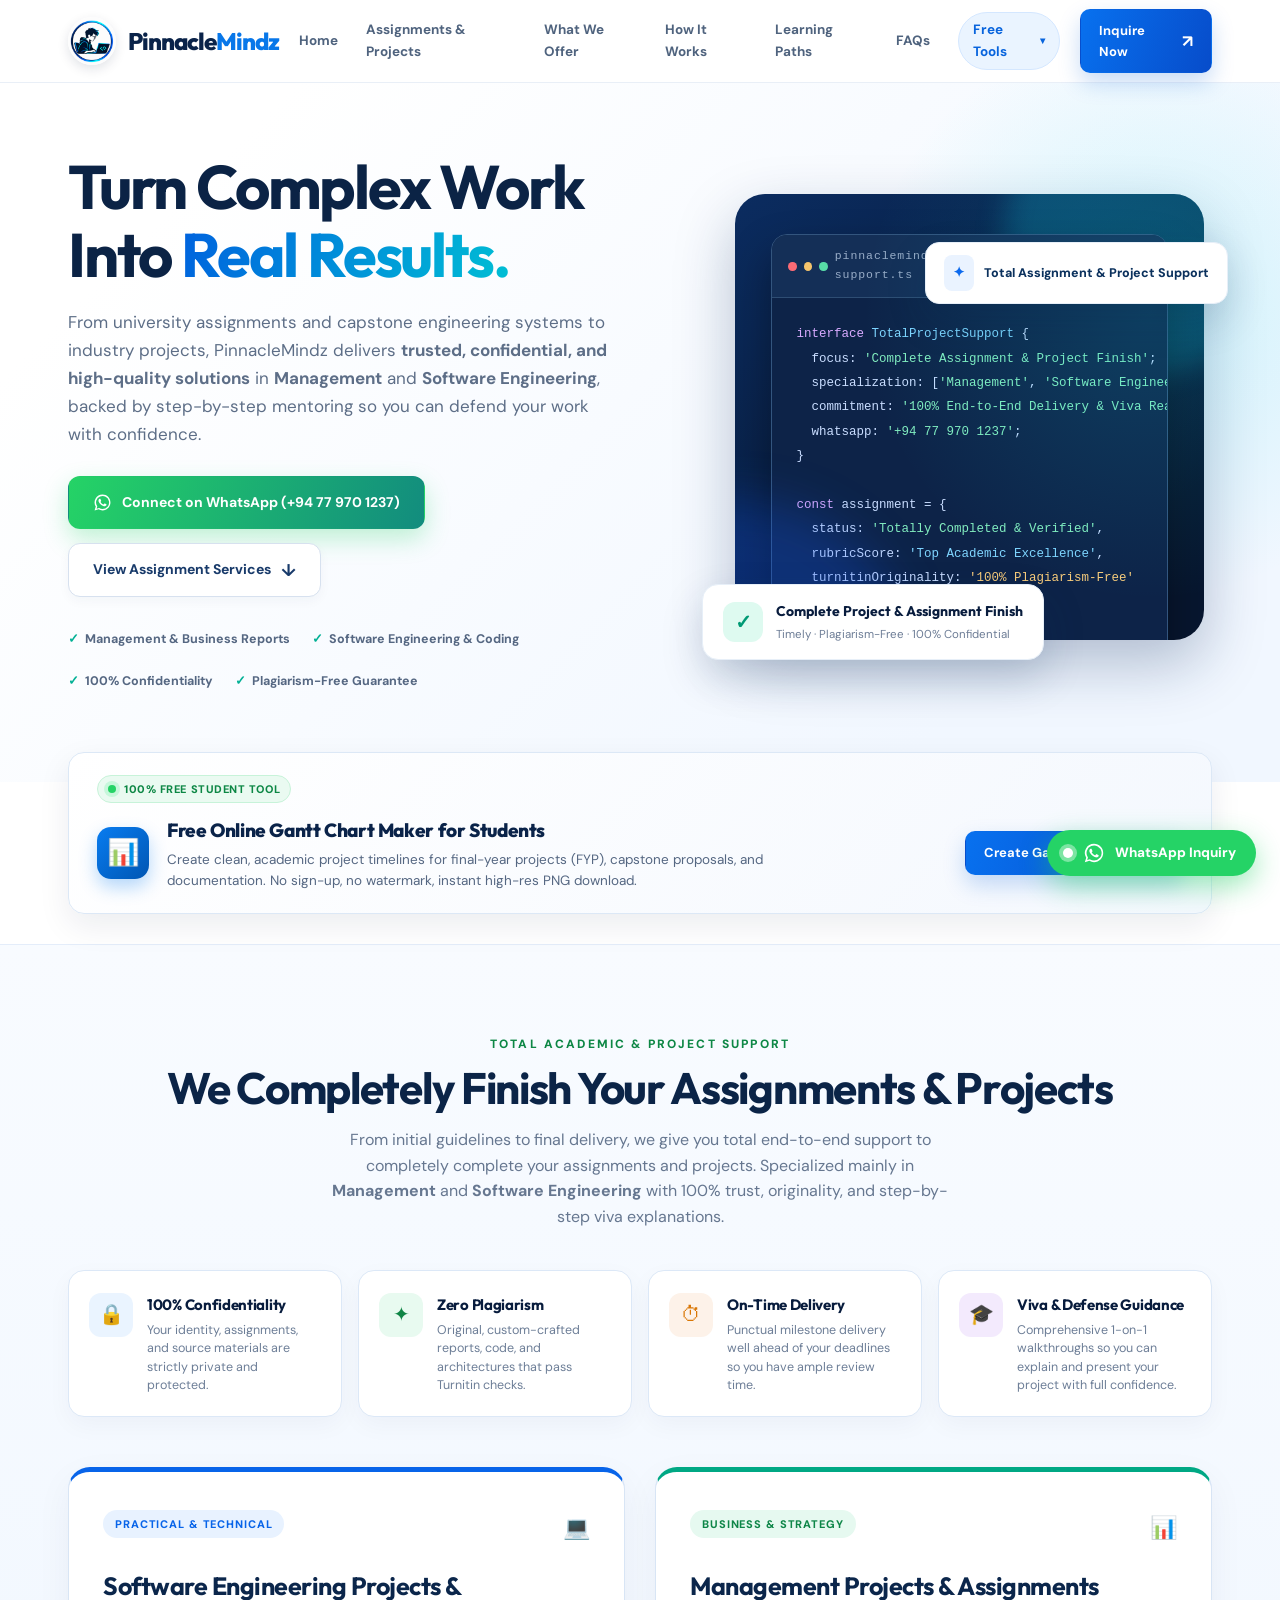
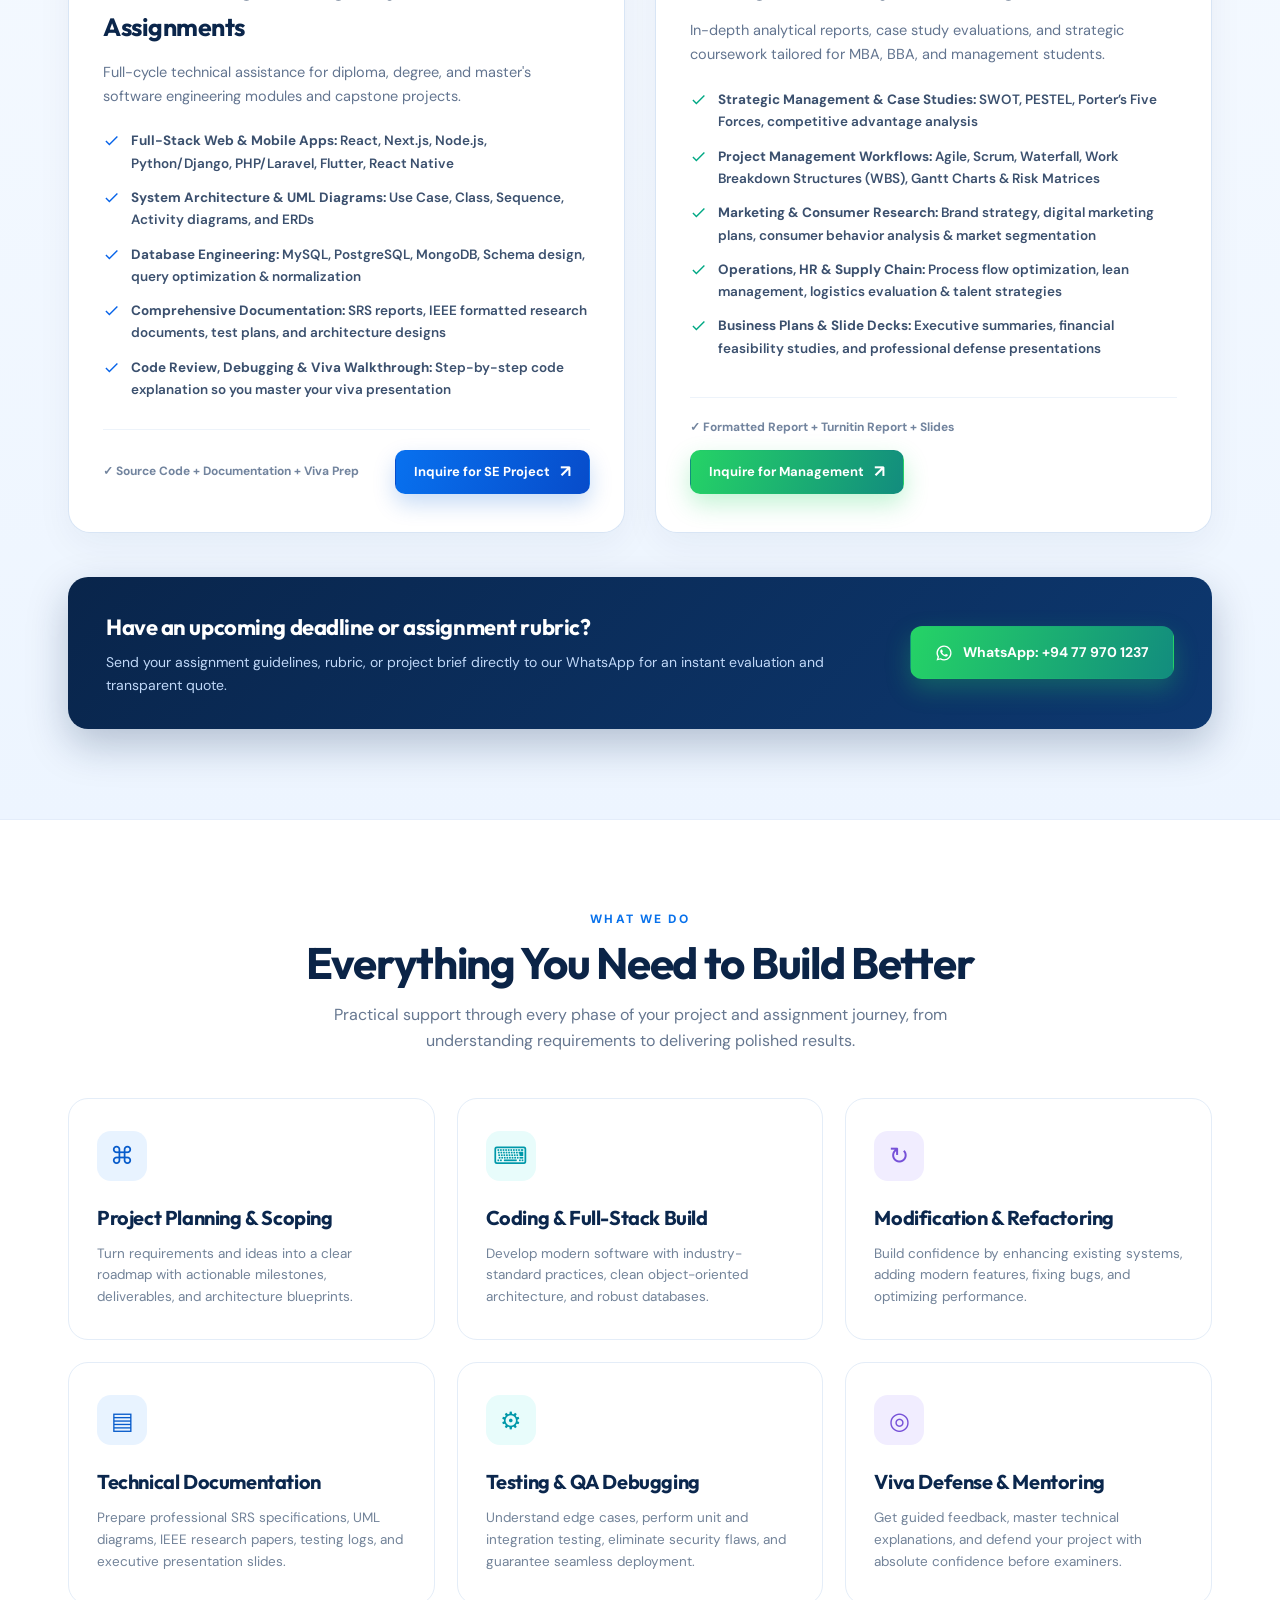
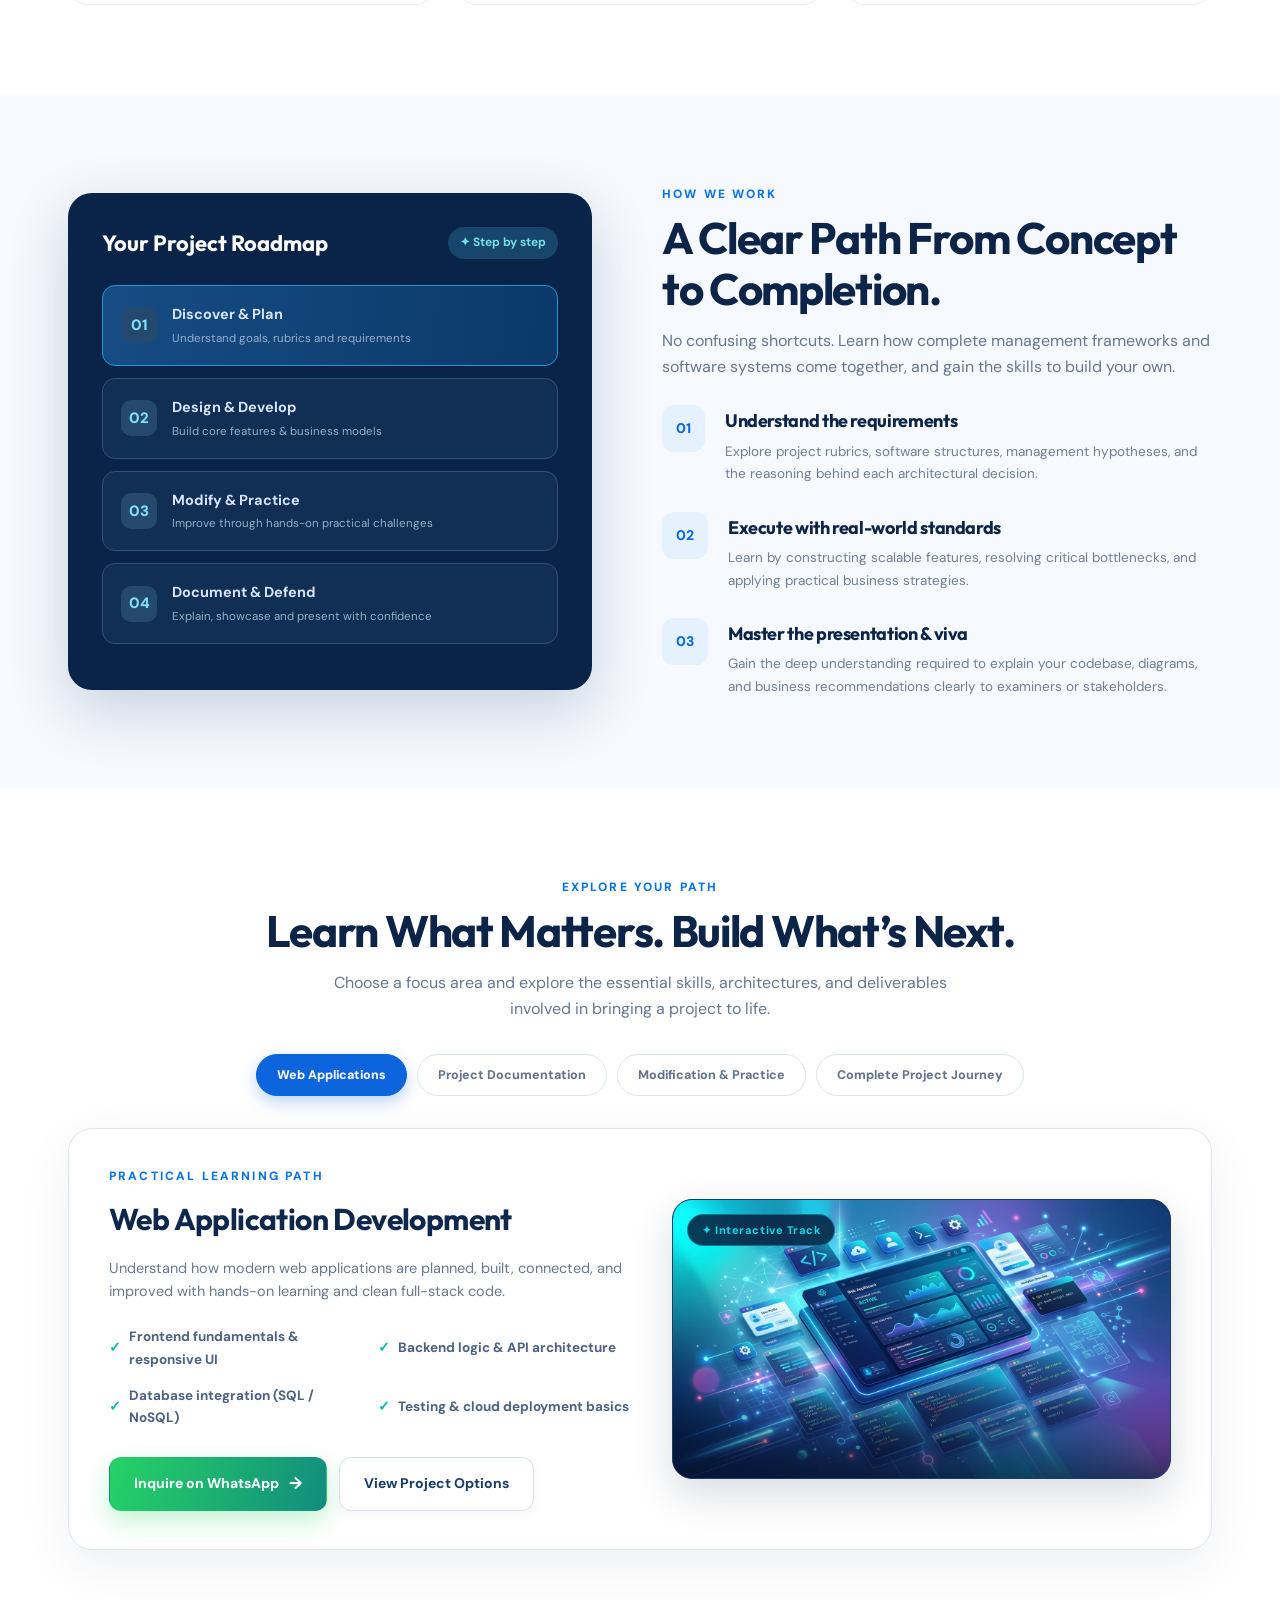
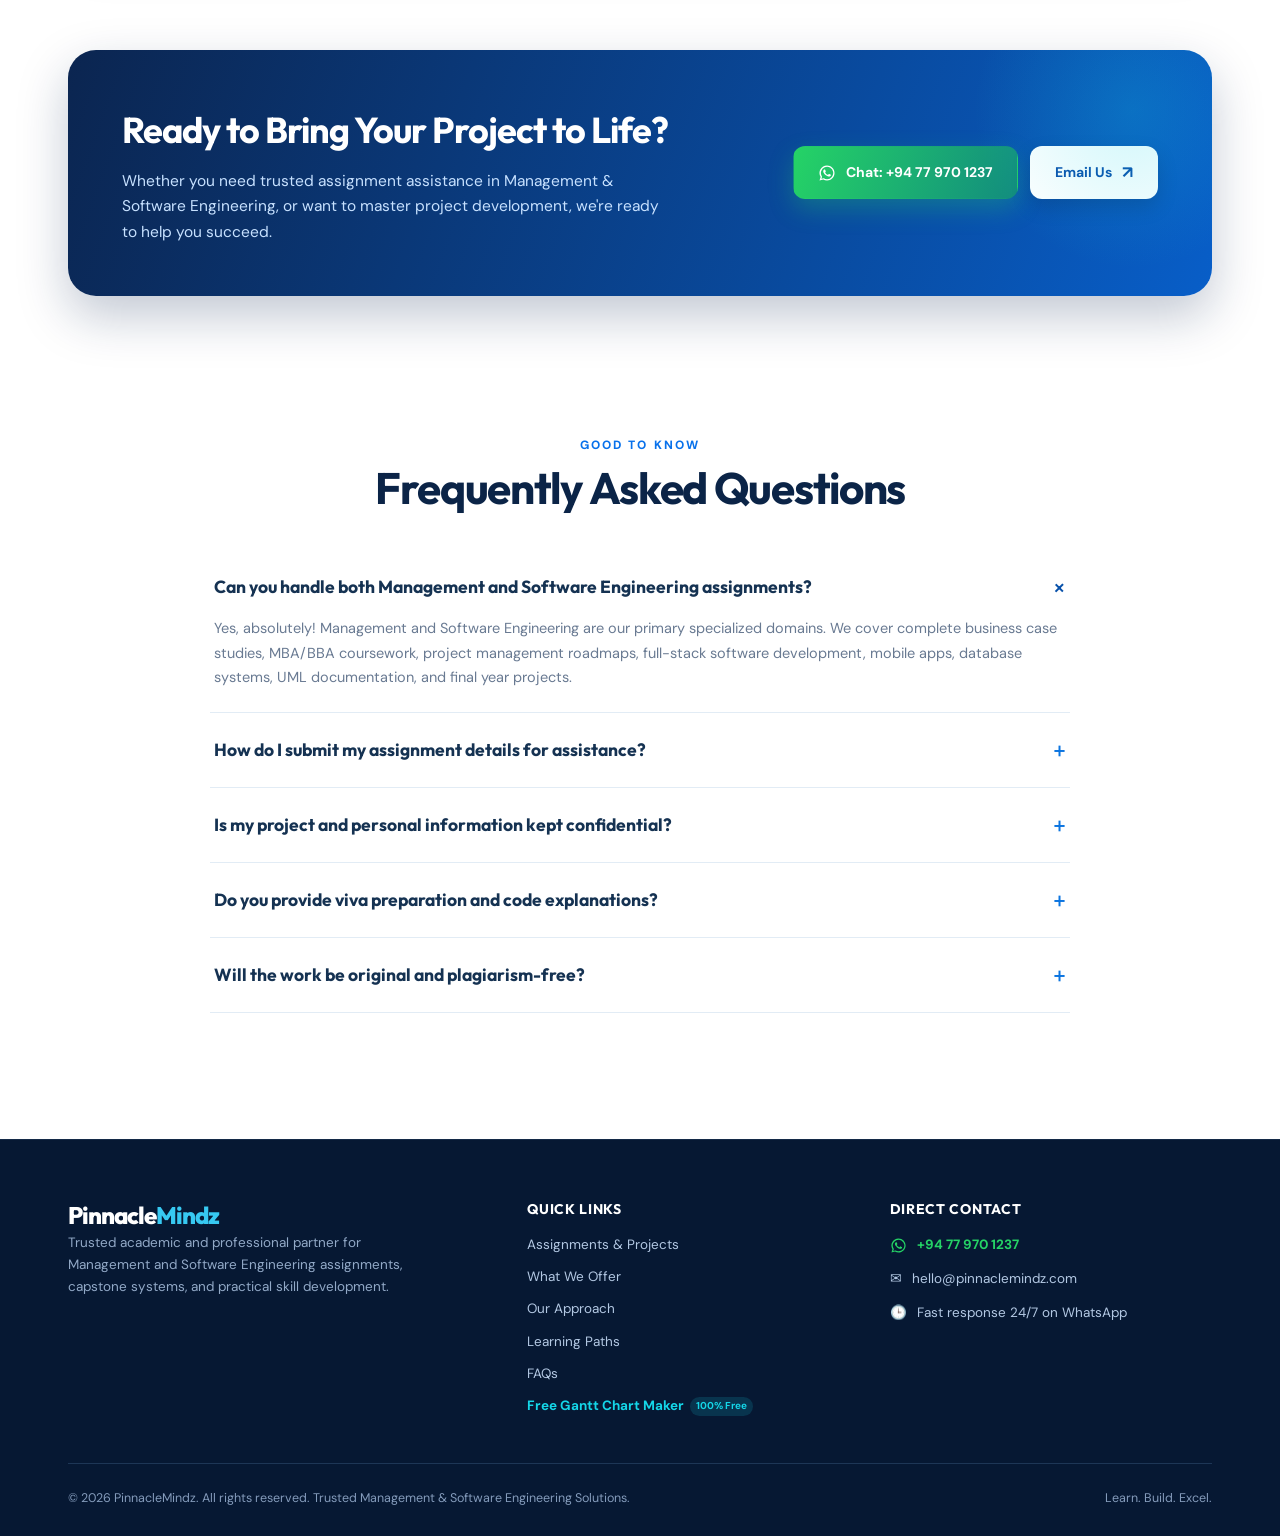
==== commit 6581efbe: "feat: add free online Gantt chart maker for students and update navigation" ====
--- a/index.html
+++ b/index.html
@@ -200,6 +200,175 @@
       display: inline-flex;
       align-items: center;
       gap: 6px;
+    }
+    .nav-dropdown {
+      position: relative;
+      display: inline-flex;
+      align-items: center;
+    }
+    .nav-drop-btn {
+      display: inline-flex;
+      align-items: center;
+      gap: 5px;
+      color: #0864dd !important;
+      background: #eaf4ff;
+      padding: 6px 14px !important;
+      border-radius: 99px;
+      border: 1px solid #d4e7ff;
+      font-weight: 700;
+      transition: all 0.2s ease;
+    }
+    .nav-drop-btn:hover {
+      background: #d8ebff;
+      border-color: #b9d8ff;
+      color: #0050bd !important;
+    }
+    .nav-drop-menu {
+      display: none;
+      position: absolute;
+      top: calc(100% + 10px);
+      left: 50%;
+      transform: translateX(-50%);
+      min-width: 270px;
+      background: #ffffff;
+      border: 1px solid #dbe6f5;
+      border-radius: 14px;
+      padding: 8px;
+      box-shadow: 0 14px 34px rgba(8, 28, 61, 0.12);
+      z-index: 250;
+    }
+    .nav-dropdown:hover .nav-drop-menu,
+    .nav-dropdown:focus-within .nav-drop-menu {
+      display: block;
+    }
+    .nav-drop-item {
+      display: flex;
+      align-items: center;
+      gap: 12px;
+      padding: 10px 12px;
+      border-radius: 10px;
+      transition: background 0.15s ease;
+    }
+    .nav-drop-item:hover {
+      background: #f1f7fe;
+    }
+    .nav-drop-icon {
+      width: 34px;
+      height: 34px;
+      border-radius: 8px;
+      background: #eaf4ff;
+      color: #0864dd;
+      display: flex;
+      align-items: center;
+      justify-content: center;
+      font-size: 16px;
+      flex-shrink: 0;
+    }
+    .nav-drop-title {
+      font-size: 13.5px;
+      font-weight: 700;
+      color: #0a2349;
+      line-height: 1.3;
+    }
+    .nav-drop-sub {
+      font-size: 11.5px;
+      color: #6d7b91;
+      font-weight: 500;
+      line-height: 1.3;
+    }
+    .promo-card {
+      background: linear-gradient(135deg, #ffffff 0%, #f4f8fe 100%);
+      border: 1px solid #dce8f6;
+      border-radius: 16px;
+      padding: 22px 28px;
+      box-shadow: 0 12px 32px rgba(8, 28, 61, 0.08);
+      position: relative;
+    }
+    .promo-badge-tag {
+      display: inline-flex;
+      align-items: center;
+      gap: 8px;
+      background: #eafaf1;
+      border: 1px solid #c7f3d9;
+      color: #0d8745;
+      font-size: 11px;
+      font-weight: 800;
+      letter-spacing: .05em;
+      padding: 4px 10px;
+      border-radius: 99px;
+      margin-bottom: 12px;
+    }
+    .promo-inner {
+      display: flex;
+      align-items: center;
+      justify-content: space-between;
+      gap: 24px;
+    }
+    .promo-left {
+      display: flex;
+      align-items: center;
+      gap: 18px;
+    }
+    .promo-icon-box {
+      width: 52px;
+      height: 52px;
+      border-radius: 14px;
+      background: linear-gradient(135deg, #087cf0, #0056b3);
+      color: white;
+      display: flex;
+      align-items: center;
+      justify-content: center;
+      font-size: 26px;
+      flex-shrink: 0;
+      box-shadow: 0 8px 18px rgba(8, 124, 240, 0.3);
+    }
+    .promo-title {
+      font-size: 19px;
+      font-weight: 800;
+      color: #0a2349;
+      margin: 0 0 4px;
+      font-family: 'Outfit', sans-serif;
+    }
+    .promo-sub {
+      font-size: 13.5px;
+      color: #556782;
+      margin: 0;
+      max-width: 680px;
+      line-height: 1.5;
+    }
+    .promo-cta {
+      flex-shrink: 0;
+    }
+    @media (max-width: 768px) {
+      .nav-dropdown {
+        width: 100%;
+        display: flex;
+        flex-direction: column;
+        align-items: flex-start;
+      }
+      .nav-drop-btn {
+        width: 100%;
+        justify-content: space-between;
+      }
+      .nav-drop-menu {
+        position: static;
+        transform: none;
+        width: 100%;
+        display: block;
+        box-shadow: none;
+        border: 1px solid #eef2f6;
+        margin-top: 6px;
+      }
+      .promo-inner {
+        flex-direction: column;
+        align-items: flex-start;
+      }
+      .promo-cta {
+        width: 100%;
+      }
+      .promo-cta .btn {
+        width: 100%;
+      }
     }
     .header-actions {
       display: flex;
@@ -1164,6 +1333,20 @@
         <a href="#journey">How It Works</a>
         <a href="#pathways">Learning Paths</a>
         <a href="#faq">FAQs</a>
+        <div class="nav-dropdown">
+          <a href="/gantt-chart/" class="nav-drop-btn">
+            Free Tools <span style="font-size:10px;">▾</span>
+          </a>
+          <div class="nav-drop-menu">
+            <a href="/gantt-chart/" class="nav-drop-item">
+              <div class="nav-drop-icon">📊</div>
+              <div>
+                <div class="nav-drop-title">Free Gantt Chart Maker</div>
+                <div class="nav-drop-sub">Project timeline tool for students &amp; reports</div>
+              </div>
+            </a>
+          </div>
+        </div>
       </nav>
 
       <div class="header-actions">
@@ -1242,6 +1425,29 @@
         </div>
       </div>
     </section>
+
+    <!-- Promotional Card: Free Online Gantt Chart Maker for Students -->
+    <div class="container" style="margin-top: -30px; margin-bottom: 30px; position: relative; z-index: 10;">
+      <div class="promo-card">
+        <div class="promo-badge-tag">
+          <span class="dot dot-green"></span> 100% FREE STUDENT TOOL
+        </div>
+        <div class="promo-inner">
+          <div class="promo-left">
+            <div class="promo-icon-box">📊</div>
+            <div>
+              <h3 class="promo-title">Free Online Gantt Chart Maker for Students</h3>
+              <p class="promo-sub">
+                Create clean, academic project timelines for final-year projects (FYP), capstone proposals, and documentation. No sign-up, no watermark, instant high-res PNG download.
+              </p>
+            </div>
+          </div>
+          <div class="promo-cta">
+            <a href="/gantt-chart/" class="btn btn-sm">Create Gantt Chart Free <span class="arrow">→</span></a>
+          </div>
+        </div>
+      </div>
+    </div>
 
     <!-- ========================================================
          DEDICATED SECTION: ASSIGNMENTS & PROJECTS (MANAGEMENT & SOFTWARE ENGINEERING)
@@ -1668,6 +1874,10 @@
             <a href="#journey">Our Approach</a>
             <a href="#pathways">Learning Paths</a>
             <a href="#faq">FAQs</a>
+            <a href="/gantt-chart/" style="color: #14d6e8; font-weight: 700; display: inline-flex; align-items: center; gap: 6px;">
+              <span>Free Gantt Chart Maker</span>
+              <span style="font-size: 10px; background: rgba(20, 214, 232, 0.15); color: #14d6e8; padding: 1px 6px; border-radius: 99px;">100% Free</span>
+            </a>
           </div>
         </div>
 
